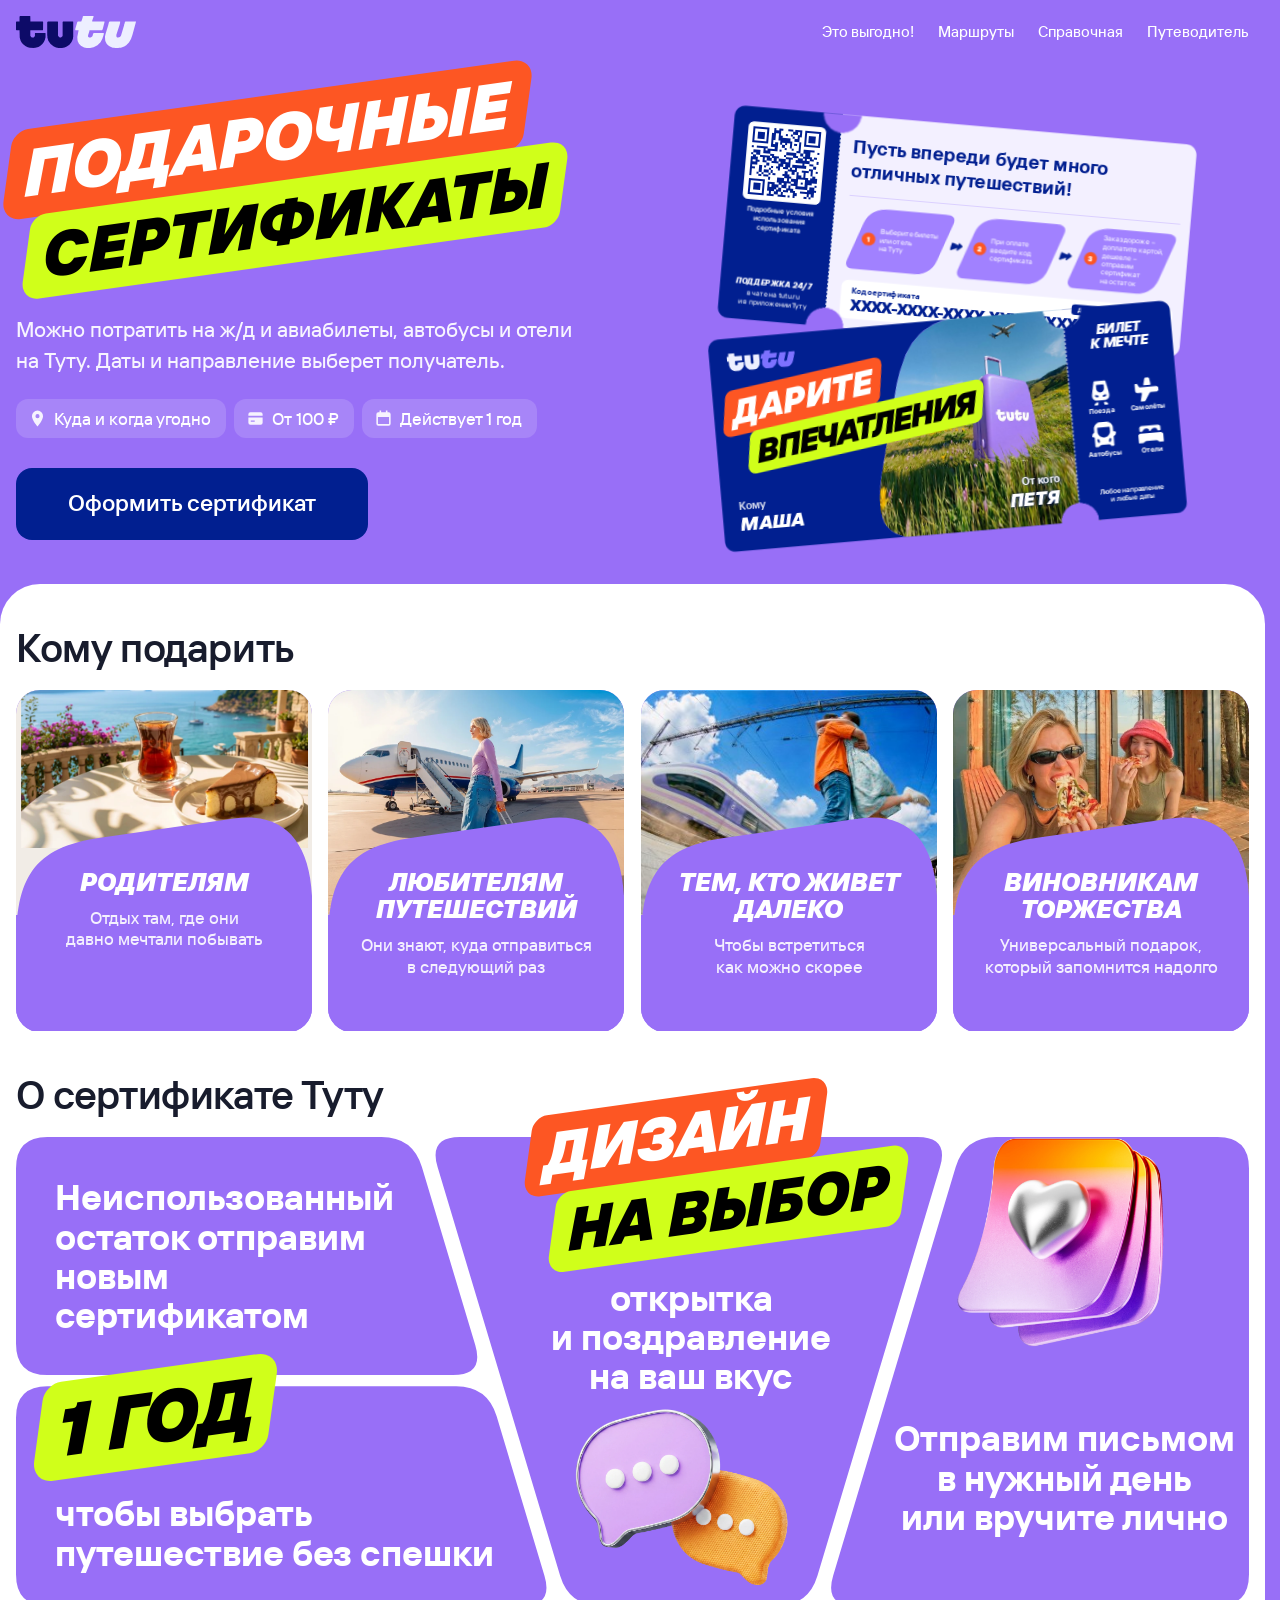
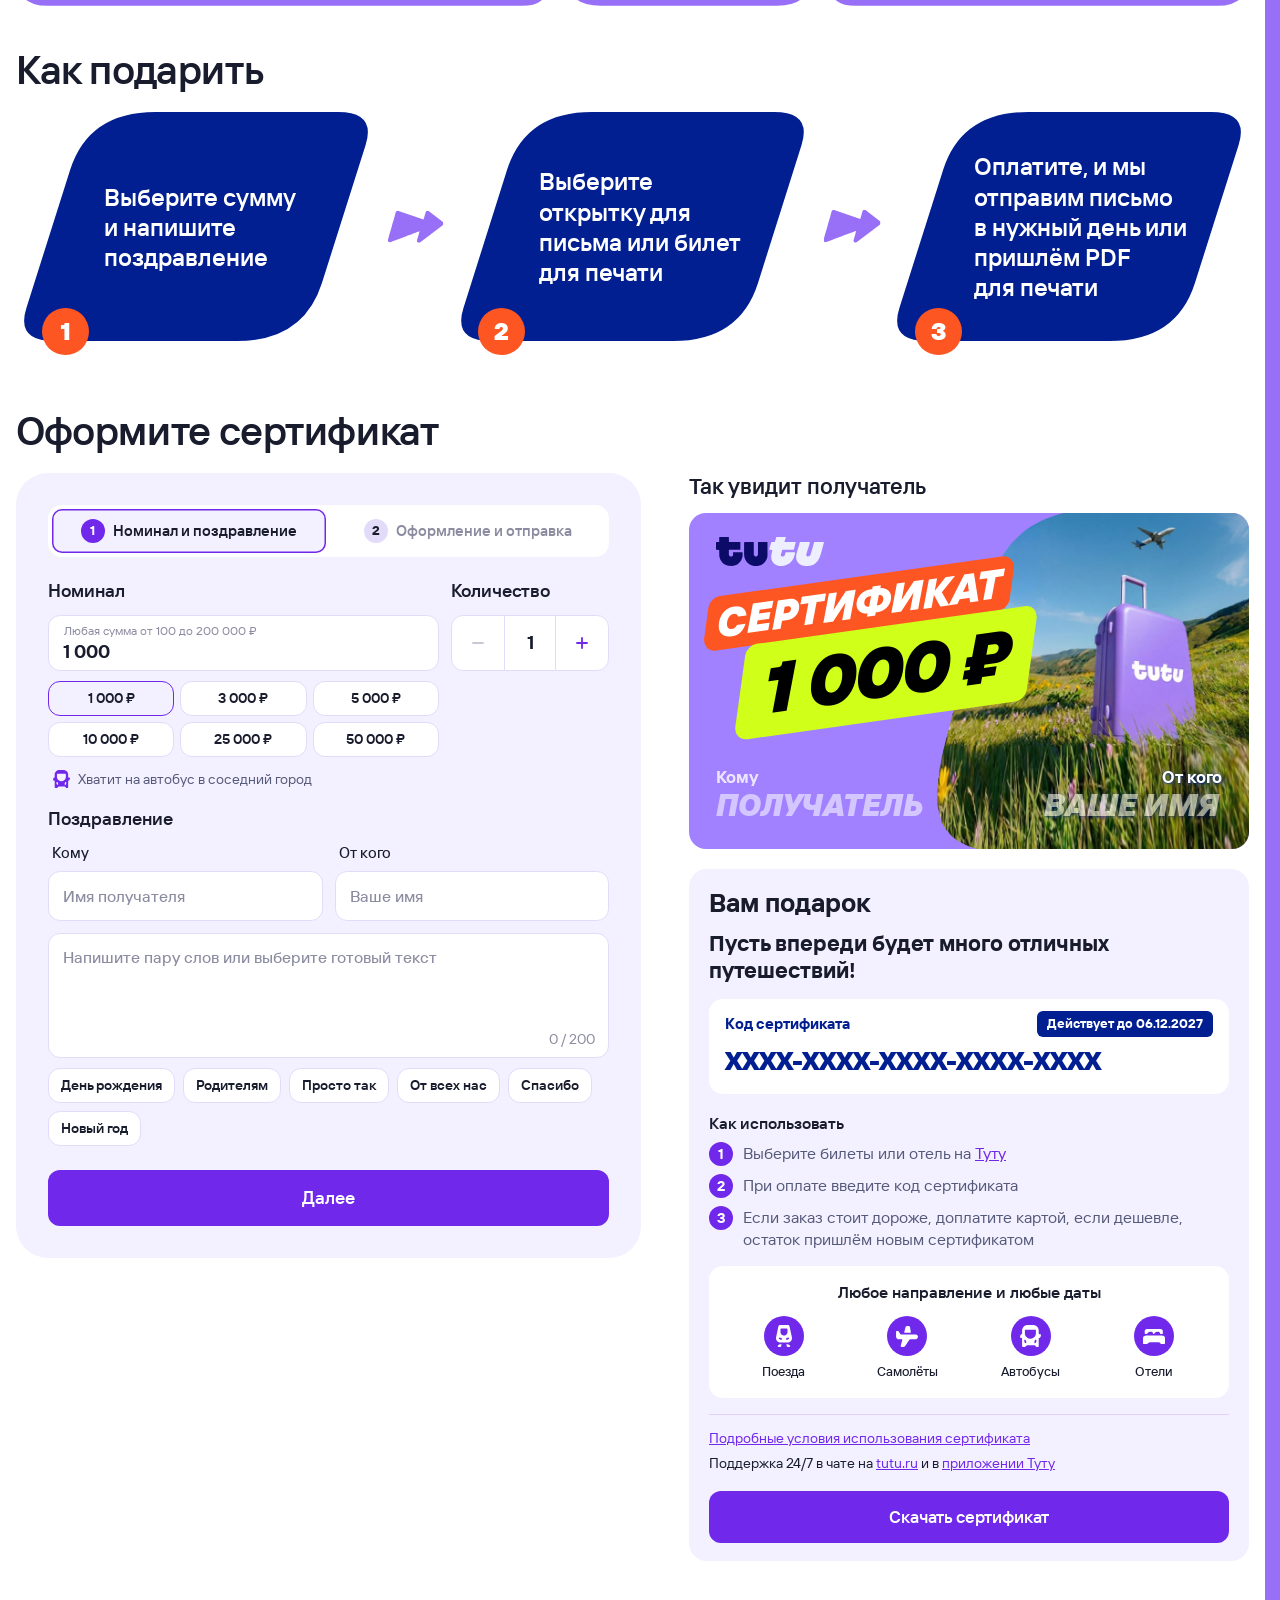
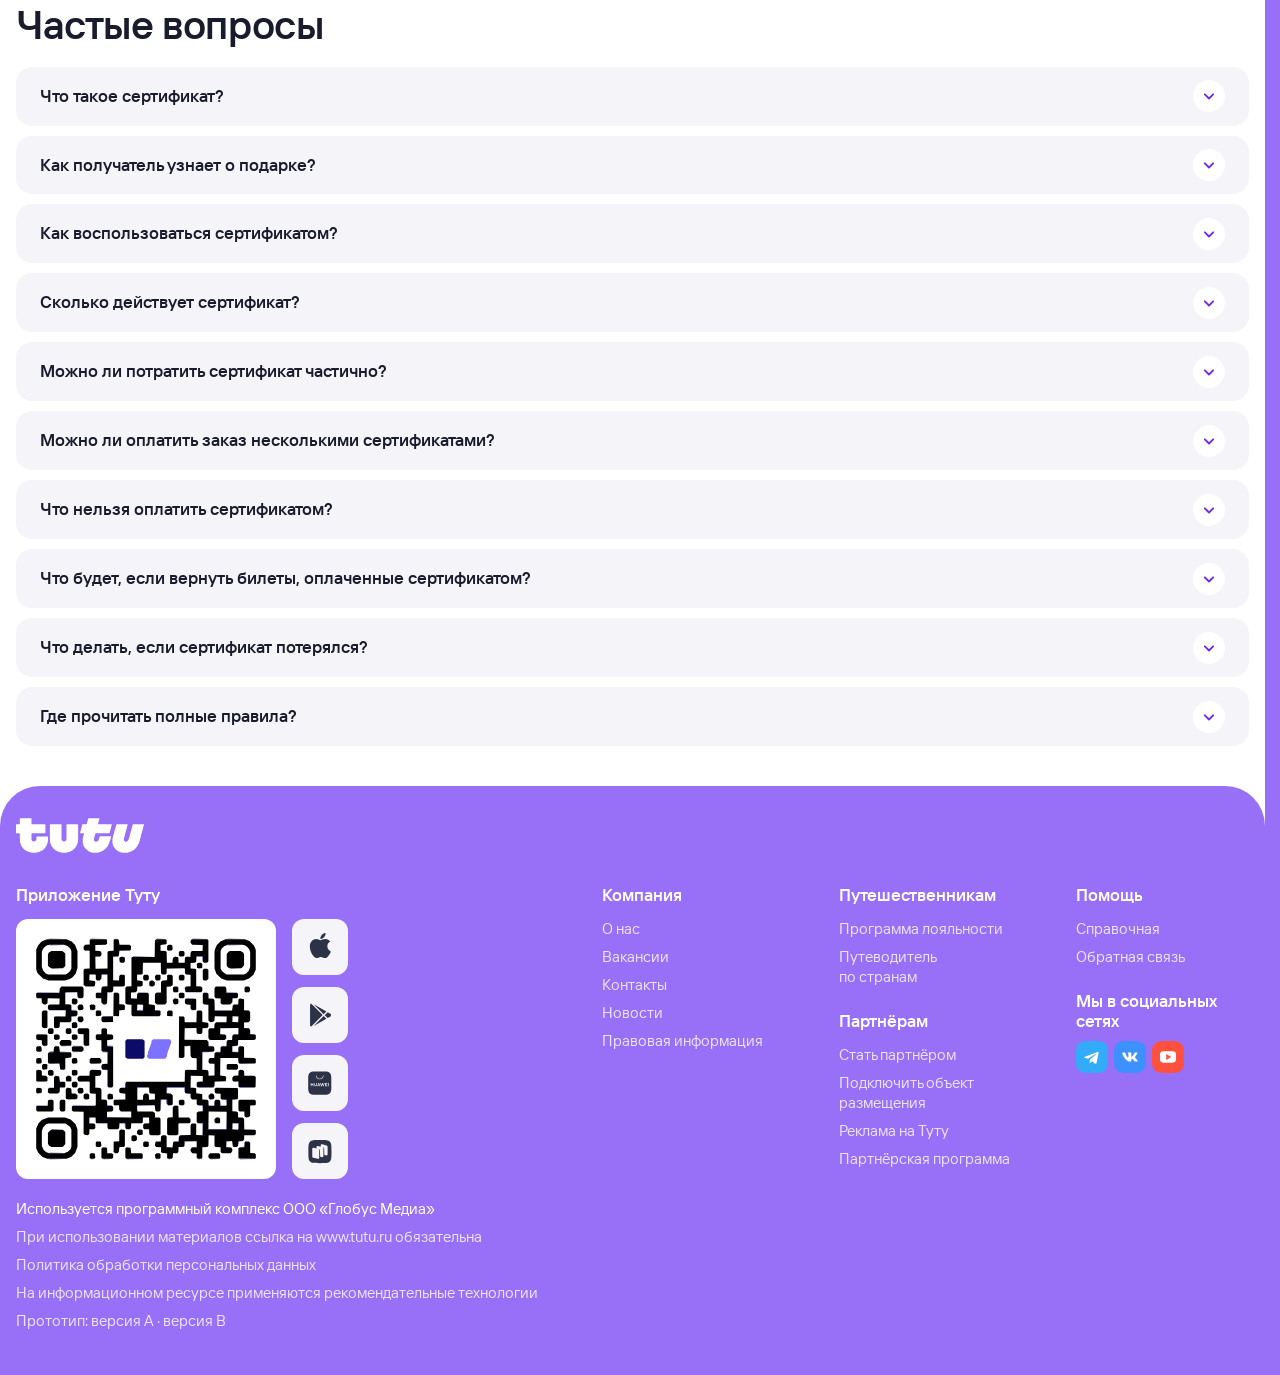
==== index.html @ a7195e0c "Стикер «Дизайн на выбор» чуть крупнее Co-Authored-By: Claude Opus 5.5 <noreply@anthropic.com>" ====
<!DOCTYPE html>
<html lang="ru">
<head>
<meta charset="utf-8">
<meta name="viewport" content="width=device-width, initial-scale=1">
<title>Подарочный сертификат Туту на поездку</title>
<meta name="description" content="Сертификат на ж/д и авиабилеты, автобусы и отели. Действует год, остаток не сгорает.">
<meta name="robots" content="noindex">
<!-- Тема: Samsung Internet и авто-тёмный режим Chrome не перекрашивают страницы, у которых заявлена своя тёмная тема.
     Поэтому заявляем «light dark», а цвета везде задаём светлые сами (site.css) -->
<meta name="color-scheme" content="light dark">
<meta name="theme-color" content="#986FF7">
<link rel="icon" type="image/png" href="assets/favicon.png">
<link rel="apple-touch-icon" href="assets/apple-touch-icon.png">
<link rel="stylesheet" href="site.css?v=20261126185632">
<link rel="stylesheet" href="ticket.css?v=20261126185632">
</head>
<body>

<header class="top">
  <div class="container top-inner">
    <a href="https://www.tutu.ru/" aria-label="Туту — главная страница"><img class="logo" src="assets/ticket/lg-on-violet.svg" alt="Туту"></a>
    <nav class="top-nav" id="topNav" aria-label="Разделы страницы">
      <a href="https://www.tutu.ru/juicy-offers/">Это выгодно!</a>
      <a href="https://provereno.tutu.ru/">Маршруты</a>
      <a href="https://www.tutu.ru/2read/">Справочная</a>
      <a href="https://www.tutu.ru/geo/">Путеводитель</a>
    </nav>
    <button type="button" class="menu-btn" id="menuBtn" aria-label="Меню" aria-expanded="false" aria-controls="topNav"><svg class="menu-lines" viewBox="0 0 24 24" aria-hidden="true"><path d="M4 7h16M4 12h16M4 17h16"/></svg><svg class="menu-close" viewBox="0 0 24 24" aria-hidden="true"><path d="M6 6l12 12M18 6 6 18"/></svg></button>
  </div>
</header>

<main>

<!-- Первый экран: что это и как работает. Справа сам билет, как его получит человек -->
<section class="hero">
  <div class="container hero-grid">
    <div>
      <h1 class="hero-title stk-group"><span class="stk stk-red">Подарочные</span><span class="stk stk-lime">сертификаты</span></h1>
      <p class="hero-sub">Можно потратить на&nbsp;ж/д и&nbsp;авиабилеты, автобусы и&nbsp;отели на&nbsp;Туту. Даты и&nbsp;направление выберет получатель.</p>
      <ul class="facts">
        <li><svg viewBox="0 0 24 24" aria-hidden="true"><path fill-rule="evenodd" d="M12 2a7 7 0 0 1 7 7c0 5.2-7 13-7 13S5 14.2 5 9a7 7 0 0 1 7-7Zm0 4.4a2.6 2.6 0 1 0 0 5.2 2.6 2.6 0 0 0 0-5.2Z"/></svg>Куда и&nbsp;когда угодно</li>
        <li><svg viewBox="0 0 24 24" aria-hidden="true"><path fill-rule="evenodd" d="M5.5 4h13A2.5 2.5 0 0 1 21 6.5v11a2.5 2.5 0 0 1-2.5 2.5h-13A2.5 2.5 0 0 1 3 17.5v-11A2.5 2.5 0 0 1 5.5 4ZM3 8.4v2.4h18V8.4H3Zm3 6.2v1.6h5v-1.6H6Z"/></svg>От&nbsp;100&nbsp;₽</li>
        <li><svg viewBox="0 0 24 24" aria-hidden="true"><path fill-rule="evenodd" d="M7 2h2v2h6V2h2v2h1.5A2.5 2.5 0 0 1 21 6.5v12a2.5 2.5 0 0 1-2.5 2.5h-13A2.5 2.5 0 0 1 3 18.5v-12A2.5 2.5 0 0 1 5.5 4H7V2ZM5 10v8.5c0 .3.2.5.5.5h13c.3 0 .5-.2.5-.5V10H5Z"/></svg>Действует 1&nbsp;год</li>
      </ul>
      <a class="btn btn-primary hero-cta" href="#buy">Оформить сертификат</a>
    </div>
    <div class="hero-art" aria-label="Подарочный сертификат Туту">
      <div class="hero-back tk-box" id="heroBack"></div>
      <div class="hero-front tk-box" id="heroFront"></div>
    </div>
  </div>
</section>

<!-- Кому подарить: плитки из CONFIG.giftCards, кому подойдёт такой подарок -->
<section class="section" id="who">
  <div class="container">
    <h2>Кому подарить</h2>
    <div class="gift-row" id="giftRow"></div>
  </div>
</section>

<!-- О сертификате Туту: плитки разной высоты со стикерами и 3D, текст продолжает стикер, без точек -->
<section class="section" id="perks">
  <div class="container">
    <h2>О&nbsp;сертификате Туту</h2>
    <!-- Компьютер: четыре сцепленные плитки как в «Тутуленде», у каждой один акцент, стикеры и 3D выходят за края -->
    <div class="pk">
      <svg class="pk-bg" viewBox="0 0 1336 508" aria-hidden="true"><path d="M0.0,34.0Q0.0,0.0 34.0,0.0L396.0,0.0Q430.0,0.0 439.8,32.6L497.6,225.4Q507.4,258.0 473.4,258.0L34.0,258.0Q0.0,258.0 0.0,224.0Z"/><path d="M0.0,304.0Q0.0,270.0 34.0,270.0L477.0,270.0Q511.0,270.0 520.8,302.6L572.6,475.4Q582.4,508.0 548.4,508.0L34.0,508.0Q0.0,508.0 0.0,474.0Z"/><path d="M456.8,32.6Q447.0,0.0 481.0,0.0L977.0,0.0Q1011.0,0.0 1001.2,32.6L868.4,475.4Q858.6,508.0 824.6,508.0L633.4,508.0Q599.4,508.0 589.6,475.4Z"/><path d="M1018.2,32.6Q1028.0,0.0 1062.0,0.0L1302.0,0.0Q1336.0,0.0 1336.0,34.0L1336.0,474.0Q1336.0,508.0 1302.0,508.0L909.6,508.0Q875.6,508.0 885.4,475.4Z"/></svg>
      <p class="pk-t pk-a">Неиспользованный остаток отправим новым сертификатом</p>
      <span class="stk-group pk-s pk-s-b"><span class="stk stk-lime">1&nbsp;год</span></span>
      <p class="pk-t pk-b">чтобы выбрать путешествие без&nbsp;спешки</p>
      <span class="stk-group pk-s pk-s-c"><span class="stk stk-red">Дизайн</span><span class="stk stk-lime">на&nbsp;выбор</span></span>
      <p class="pk-t pk-c">открытка и&nbsp;поздравление<br>на&nbsp;ваш вкус</p>
      <p class="pk-t pk-d">Отправим письмом в&nbsp;нужный день или вручите лично</p>
      <img class="pk-3d pk-3d-c pk-3d-msg" src="assets/art/bubbles.webp" alt="">
      <img class="pk-3d pk-3d-d" src="assets/art/cards-heart.webp" alt="">
    </div>
    <!-- Телефон: плитки стопкой, текст слева, стикер или 3D справа -->
    <ul class="pkm">
      <li class="pkm-i"><span class="stk-group"><span class="stk stk-red">Дизайн</span><span class="stk stk-lime">на&nbsp;выбор</span></span><p>открытка и&nbsp;поздравление на&nbsp;ваш вкус</p></li>
      <li class="pkm-i is-lime"><p>Отправим письмом в&nbsp;нужный день или вручите лично</p><img src="assets/art/cards-heart.webp" alt=""></li>
      <li class="pkm-i"><span class="stk-group pkm-year"><span class="stk stk-lime">1&nbsp;год</span></span><p>чтобы выбрать путешествие без&nbsp;спешки</p><img src="assets/art/calendar.webp" alt=""></li>
      <li class="pkm-i"><p>Неиспользованный остаток отправим новым сертификатом</p></li>
    </ul>
  </div>
</section>

<!-- Как подарить: шаги покупки, как в мастере -->
<section class="section" id="how">
  <div class="container">
    <h2>Как подарить</h2>
    <ol class="use-steps">
      <li class="use-step"><span class="use-num">1</span><h3>Выберите сумму и&nbsp;напишите поздравление</h3></li>
      <li class="use-step"><span class="use-num">2</span><h3>Выберите открытку для письма или билет для печати</h3></li>
      <li class="use-step"><span class="use-num">3</span><h3>Оплатите, и&nbsp;мы отправим письмо в&nbsp;нужный день или пришлём PDF для&nbsp;печати</h3></li>
    </ol>
  </div>
</section>

<!-- Форма оформления подарка -->
<section class="section buy" id="buy">
  <div class="container">
    <h2>Оформите сертификат</h2>

    <div class="builder">
      <!-- Телефон: сверху выбранная открытка или билет, весь предпросмотр открывается отдельным экраном -->
      <div class="pv-mini">
        <div class="tk-box pv-tk" id="pvMini"></div>
        <button type="button" class="pv-open" id="pvOpen"><svg viewBox="0 0 24 24" aria-hidden="true"><path d="M2.5 12s3.5-6.5 9.5-6.5 9.5 6.5 9.5 6.5-3.5 6.5-9.5 6.5S2.5 12 2.5 12Z" fill="none" stroke="currentColor" stroke-width="1.8" stroke-linejoin="round"/><circle cx="12" cy="12" r="3" fill="none" stroke="currentColor" stroke-width="1.8"/></svg>Как увидит получатель</button>
      </div>
      <form class="form form-a" id="form" novalidate>
        <!-- Два шага на этой же странице: переключаются кнопками сверху и «Далее» / «Назад» -->
        <div class="fsteps" role="tablist" aria-label="Шаги оформления">
          <button type="button" class="fstep" data-go="1" role="tab"><span>1</span>Номинал и&nbsp;поздравление</button>
          <button type="button" class="fstep" data-go="2" role="tab"><span>2</span>Оформление и&nbsp;отправка</button>
        </div>

        <div class="fpart" data-part="1">
        <fieldset class="field">
          <legend class="sr-only">Номинал</legend>
          <div class="nom-row">
            <span class="field-title nom-t" aria-hidden="true">Номинал</span>
            <span class="field-title qty-t" id="qtyLabel">Количество</span>
            <div class="float-field"><input class="float-input" id="amount" inputmode="numeric" autocomplete="off" placeholder=" " value="1 000"><label for="amount">Любая сумма от&nbsp;100 до&nbsp;200&nbsp;000&nbsp;₽</label></div>
            <div class="qty-seg" role="group" aria-labelledby="qtyLabel"><button type="button" id="qtyMinus" aria-label="Меньше"><svg viewBox="0 0 24 24" aria-hidden="true"><path d="M6 12h12" fill="none" stroke="currentColor" stroke-width="2.2" stroke-linecap="round"/></svg></button><input id="qty" inputmode="numeric" autocomplete="off" value="1" aria-label="Количество сертификатов"><button type="button" id="qtyPlus" aria-label="Больше"><svg viewBox="0 0 24 24" aria-hidden="true"><path d="M12 6v12M6 12h12" fill="none" stroke="currentColor" stroke-width="2.2" stroke-linecap="round"/></svg></button></div>
            <div class="chips" id="amountChips">
              <button type="button" class="chip" data-amount="1000">1&nbsp;000&nbsp;₽</button>
              <button type="button" class="chip" data-amount="3000">3&nbsp;000&nbsp;₽</button>
              <button type="button" class="chip" data-amount="5000">5&nbsp;000&nbsp;₽</button>
              <button type="button" class="chip" data-amount="10000">10&nbsp;000&nbsp;₽</button>
              <button type="button" class="chip" data-amount="25000">25&nbsp;000&nbsp;₽</button>
              <button type="button" class="chip" data-amount="50000">50&nbsp;000&nbsp;₽</button>
            </div>
            <p class="enough" id="amountEnough" aria-live="polite"></p>
          </div>
        </fieldset>

        <fieldset class="field">
          <legend class="field-title">Поздравление</legend>
          <div class="two">
            <div>
              <label class="label" for="toName">Кому</label>
              <input class="input" id="toName" maxlength="40" placeholder="Имя получателя" required>
              <p class="err" id="toNameErr" hidden></p>
            </div>
            <div>
              <label class="label" for="fromName">От кого</label>
              <input class="input" id="fromName" maxlength="80" placeholder="Ваше имя" required>
              <p class="err" id="fromNameErr" hidden></p>
            </div>
          </div>
          <div class="msg-box"><textarea class="input" id="message" maxlength="200" aria-label="Текст поздравления" placeholder="Напишите пару слов или выберите готовый текст"></textarea><div class="counter"><span id="msgCount">0</span> / 200</div></div>
          <div class="chips templates" id="templates"></div>
        </fieldset>
        <button type="button" class="btn btn-primary fnext" data-go="2">Далее</button>
        </div>

        <div class="fpart" data-part="2" hidden>
        <fieldset class="field">
          <legend class="field-title">Как подарить</legend>
          <div class="radio-cards">
            <label class="radio-card">
              <input type="radio" name="delivery" value="recipient" checked>
              <b>На&nbsp;почту получателю</b>
              <span id="recipientHint">Отправим сразу или в&nbsp;выбранный день</span>
            </label>
            <label class="radio-card">
              <input type="radio" name="delivery" value="self">
              <b>Вручу лично</b>
              <span id="selfHint">Пришлём вам PDF, чтобы распечатать</span>
            </label>
          </div>

          <!-- Вручу лично: в каком виде распечатать -->
          <div class="sub" id="formatBlock" hidden>
            <span class="label pick-label">Формат</span>
            <div class="seg" role="group" aria-label="Формат">
              <button type="button" data-format="a4">Односторонний</button>
              <button type="button" data-format="ticket">Двусторонний</button>
            </div>
            <p class="seg-hint" id="formatHint"></p>
          </div>

          <!-- Оформление: открытка для письма и листа А4, билет для печати с двух сторон -->
          <div class="pick sub" id="designField">
            <span class="label pick-label" id="designLabel">Открытка</span>
            <div class="designs" id="designs"></div>
            <div class="designs" id="tickets"></div>
          </div>

          <div class="sub" id="recipientBlock">
            <span class="label">Когда отправить</span>
            <div class="chips" id="whenChips">
              <button type="button" class="chip" data-when="now" aria-pressed="true">Сразу после оплаты</button>
              <button type="button" class="chip" data-when="date" aria-pressed="false">Выбрать день и&nbsp;время</button>
            </div>
            <div class="when-row" id="dateRow" hidden>
              <input type="hidden" id="sendDate">
              <input type="hidden" id="sendTime" value="09:00">
            </div>
            <div class="two sub">
              <div>
                <label class="label" for="toEmail">Почта получателя</label>
                <input class="input" id="toEmail" type="email" autocomplete="off" placeholder="name@mail.ru">
                <p class="err" id="toEmailErr" hidden></p>
              </div>
              <div>
                <label class="label" for="fromEmail">Ваша почта</label>
                <input class="input" id="fromEmail" type="email" autocomplete="email" placeholder="name@mail.ru">
                <p class="err" id="fromEmailErr" hidden></p>
              </div>
            </div>
          </div>

          <div class="sub" id="selfBlock" hidden>
            <label class="label" for="selfEmail">Ваша почта</label>
            <input class="input" id="selfEmail" type="email" autocomplete="email" placeholder="name@mail.ru">
            <p class="field-hint" id="selfEmailHint">Пришлём PDF с&nbsp;сертификатом и&nbsp;чек</p><p class="err" id="selfEmailErr" hidden></p>
          </div>
        </fieldset>

        <div class="pay">
          <div class="pay-row"><button type="button" class="btn fback" data-go="1" aria-label="Назад к поздравлению"><svg viewBox="0 0 24 24" aria-hidden="true"><path d="M19 12H5m6-6-6 6 6 6" fill="none" stroke="currentColor" stroke-width="2" stroke-linecap="round" stroke-linejoin="round"/></svg></button><button type="submit" class="btn btn-primary" id="payBtn">Оплатить</button></div>
          <p class="pay-note">Сертификат действует 12&nbsp;месяцев с&nbsp;момента отправки. Остаток не&nbsp;сгорает. <a href="https://www.tutu.ru/2read/legal_information/sertificat/">Правила</a></p>
        </div>
        </div>
      </form>

      <aside class="preview" aria-label="Предпросмотр сертификата">
        <div class="preview-head"><p class="preview-title">Так увидит получатель</p><button type="button" class="pv-close" id="pvClose" aria-label="Закрыть предпросмотр"><svg viewBox="0 0 24 24" aria-hidden="true"><path d="M6 6l12 12M18 6 6 18" fill="none" stroke="currentColor" stroke-width="2" stroke-linecap="round"/></svg></button></div>
        <!-- На почту: открытка и письмо -->
        <div id="emailPreview">
          <div class="tk-box pv-tk" id="pvFront"></div>
          <div class="letter">
            <p class="letter-title" id="letterTitle"></p>
            <p class="letter-msg" id="letterMsg"></p>
            <div class="letter-code"><div class="letter-code-l"><span>Код сертификата</span><span class="letter-till" id="certValid"></span></div><b>XXXX-XXXX-XXXX-XXXX-XXXX</b></div>
            <p class="letter-h">Как использовать</p>
            <ol class="letter-steps">
              <li>Выберите билеты или отель на&nbsp;<a href="https://www.tutu.ru/" target="_blank" rel="noopener">Туту</a></li>
              <li>При оплате введите код сертификата</li>
              <li>Если заказ стоит дороже, доплатите картой, если дешевле, остаток пришлём новым сертификатом</li>
            </ol>
            <div class="letter-any">
              <p>Любое направление и&nbsp;любые даты</p>
              <div class="letter-modes"><span class="letter-mode"><i><img src="assets/ticket/ic-train-w.svg" alt=""></i>Поезда</span><span class="letter-mode"><i><img src="assets/ticket/ic-plane-w.svg" alt=""></i>Самолёты</span><span class="letter-mode"><i><img src="assets/ticket/ic-bus-w.svg" alt=""></i>Автобусы</span><span class="letter-mode"><i><img src="assets/ticket/ic-bed-w.svg" alt=""></i>Отели</span></div>
            </div>
            <ul class="letter-info">
              <li><a href="index.html#faq" target="_blank" rel="noopener">Подробные условия использования сертификата</a></li>
              <li>Поддержка 24/7 в&nbsp;чате на&nbsp;<a href="https://www.tutu.ru/" target="_blank" rel="noopener">tutu.ru</a> и&nbsp;в&nbsp;<a href="https://c.tutu.ru/mobileapp" target="_blank" rel="noopener">приложении Туту</a></li>
            </ul>
            <span class="btn btn-primary letter-pdf" aria-disabled="true">Скачать сертификат</span>
          </div>
        </div>
        <!-- Вручу лично: PDF с билетом для печати с двух сторон -->
        <div id="ticketPreview" hidden>
          <span class="pv-side">Лицевая сторона</span>
          <div class="tk-box pv-tk" id="pvPrintFront"></div>
          <span class="pv-side">Оборот</span>
          <div class="tk-box pv-tk" id="pvPrintBack"></div>
        </div>
        <!-- Вручу лично, лист А4: тот же лист, что уходит в PDF -->
        <div id="a4Preview" hidden>
          <iframe class="pv-a4" id="pvA4" scrolling="no" title="Лист А4 для печати" loading="lazy"></iframe>
        </div>
      </aside>
    </div>
  </div>
</section>

<section class="section" id="faq">
  <div class="container">
    <h2>Частые вопросы</h2>
    <div class="faq-list">
      <details>
        <summary>Что такое сертификат?</summary>
        <p>Это подарочная сумма от&nbsp;100 до&nbsp;200&nbsp;000&nbsp;₽, которую можно потратить на&nbsp;Туту: на&nbsp;ж/д и&nbsp;авиабилеты, автобусы и&nbsp;отели. Куда и&nbsp;когда поехать, выберет получатель.</p>
      </details>
      <details>
        <summary>Как получатель узнает о&nbsp;подарке?</summary>
        <p>Если вы выбрали отправку на&nbsp;почту, получатель получит письмо сразу после оплаты или в&nbsp;выбранный день. В&nbsp;письме будут открытка, поздравление, код сертификата и&nbsp;срок действия. Если вы&nbsp;решили вручить подарок лично, PDF для печати придёт вам на&nbsp;почту.</p>
      </details>
      <details>
        <summary>Как воспользоваться сертификатом?</summary>
        <p>Выберите билеты или отель на&nbsp;сайте или в&nbsp;приложении Туту. При оплате введите код сертификата в&nbsp;специальное поле и&nbsp;проверьте, что сумма заказа уменьшилась. Если заказ дороже, разницу доплатите картой.</p>
      </details>
      <details>
        <summary>Сколько действует сертификат?</summary>
        <p>12&nbsp;месяцев. Дата окончания указана в&nbsp;письме и&nbsp;на&nbsp;сертификате.</p>
      </details>
      <details>
        <summary>Можно ли потратить сертификат частично?</summary>
        <p>Да. Если заказ стоит меньше сертификата, разница придёт новым сертификатом на&nbsp;почту, которую вы указали при оплате заказа. Новый сертификат тоже действует 12&nbsp;месяцев.</p>
      </details>
      <details>
        <summary>Можно ли оплатить заказ несколькими сертификатами?</summary>
        <p>Нет. Один заказ оплачивается одним сертификатом, разницу можно доплатить картой.</p>
      </details>
      <details>
        <summary>Что нельзя оплатить сертификатом?</summary>
        <p>Дополнительные услуги к&nbsp;билетам, например страховку. Исключение&nbsp;— багаж, оформленный вместе с&nbsp;билетом на&nbsp;автобус. Ещё нельзя одним сертификатом оплатить билеты туда и&nbsp;обратно на&nbsp;поезд или автобус: каждое направление оформляется отдельным заказом со&nbsp;своим сертификатом. Не&nbsp;получится оплатить и&nbsp;предзаказ ж/д билетов, авиабилет на&nbsp;ребёнка в&nbsp;уже оформленном заказе, отели с&nbsp;оплатой на&nbsp;месте, с&nbsp;вариантом «Оплатить позже» или с&nbsp;пометкой «От&nbsp;партнёра».</p>
      </details>
      <details>
        <summary>Что будет, если вернуть билеты, оплаченные сертификатом?</summary>
        <p>Придёт новый сертификат на&nbsp;ту&nbsp;же сумму за&nbsp;вычетом сборов. Он&nbsp;будет привязан к&nbsp;почте, указанной в&nbsp;заказе, и&nbsp;тоже действует 12&nbsp;месяцев.</p>
      </details>
      <details>
        <summary>Что делать, если сертификат потерялся?</summary>
        <p>Сертификат не&nbsp;именной, поэтому его нельзя заблокировать или выпустить заново. Сохраните письмо и&nbsp;не&nbsp;пересылайте код посторонним. Если письмо не&nbsp;пришло, напишите в&nbsp;чат поддержки на&nbsp;tutu.ru или в&nbsp;приложении Туту либо позвоните по&nbsp;номеру <a href="tel:+78005115563">8&nbsp;800&nbsp;511-55-63</a>. Поддержка работает круглосуточно.</p>
      </details>
      <details>
        <summary>Где прочитать полные правила?</summary>
        <p>В&nbsp;<a href="https://www.tutu.ru/2read/legal_information/sertificat/">правилах приобретения и&nbsp;использования сертификатов</a>.</p>
      </details>
    </div>
  </div>
</section>

</main>

<footer class="footer">
  <div class="container">
    <img class="footer-logo" src="assets/footer/logo-tutu-white.svg" alt="Туту">
    <!-- Подвал как на tutu.ru: разделы и ссылки с главной tutu.ru, вёрстка и картинки с индийского лендинга -->
    <div class="footer-grid">
      <div class="footer-app-col">
        <h4 class="footer-app-title">Приложение Туту</h4>
        <div class="footer-app-body">
          <div class="qr"><img src="assets/footer/qr-new.svg" alt="QR-код для скачивания приложения Туту"></div>
          <div class="stores">
            <a href="https://apps.apple.com/ru/app/жд-билеты-отели-авиабилеты/id1296791829" rel="noreferrer nofollow noopener" aria-label="App Store"><img src="assets/footer/store-apple.svg?v=2" alt="App Store"></a>
            <a href="https://play.google.com/store/apps/details?id=ru.tutu.tutu_emp" rel="noreferrer nofollow noopener" aria-label="Google Play"><img src="assets/footer/store-google.svg?v=2" alt="Google Play"></a>
            <a href="https://appgallery.huawei.com/#/app/C100925545" rel="noreferrer nofollow noopener" aria-label="Huawei AppGallery"><img src="assets/footer/store-huawei.svg?v=2" alt="Huawei AppGallery"></a>
            <a href="https://www.rustore.ru/catalog/app/ru.tutu.tutu_emp" rel="noreferrer nofollow noopener" aria-label="RuStore"><img src="assets/footer/store-rustore.svg?v=2" alt="RuStore"></a>
          </div>
        </div>
      </div>
      <div class="footer-col">
        <h4>Компания</h4>
        <a href="https://c.tutu.ru/">О&nbsp;нас</a>
        <a href="https://company.tutu.ru/vacancy/">Вакансии</a>
        <a href="https://c.tutu.ru/#company-contacts">Контакты</a>
        <a href="https://www.tutu.ru/news_own/">Новости</a>
        <a href="https://www.tutu.ru/2read/legal_information/">Правовая информация</a>
      </div>
      <div class="footer-col">
        <h4>Путешественникам</h4>
        <a href="https://bonus.tutu.ru/">Программа лояльности</a>
        <a href="https://www.tutu.ru/geo/">Путеводитель по&nbsp;странам</a>
        <h4 class="footer-h4-extra">Партнёрам</h4>
        <a href="https://c.tutu.ru/partners/">Стать партнёром</a>
        <a href="https://partner.tutu.ru/hotels">Подключить объект размещения</a>
        <a href="https://www.tutu.ru/2read/advert/advert/">Реклама на&nbsp;Туту</a>
        <a href="https://advcake.ru/lp/tutu/">Партнёрская программа</a>
      </div>
      <div class="footer-col">
        <h4>Помощь</h4>
        <a href="https://www.tutu.ru/2read/">Справочная</a>
        <a href="https://www.tutu.ru/feedback.php">Обратная связь</a>
        <h4 class="footer-h4-extra">Мы в&nbsp;социальных сетях</h4>
        <div class="socials">
          <a href="https://t.me/tutu_travel" rel="noreferrer nofollow noopener" aria-label="Туту в Telegram"><img class="social" src="assets/footer/social-telegram.svg" alt="Telegram"></a>
          <a href="https://vk.com/tu_tu_ru" rel="noreferrer nofollow noopener" aria-label="Туту во ВКонтакте"><img class="social" src="assets/footer/social-vk.svg" alt="ВКонтакте"></a>
          <a href="https://youtube.com/@tutu_ru" rel="noreferrer nofollow noopener" aria-label="Туту в YouTube"><img class="social" src="assets/footer/social-youtube.svg" alt="YouTube"></a>
        </div>
      </div>

      <!-- Строки под QR как на tutu.ru: одного размера, каждая с новой строки -->
      <div class="footer-legal">
        <p>Используется программный комплекс <a href="https://tutu.tech/">ООО «Глобус Медиа»</a></p>
        <p>При использовании материалов ссылка на&nbsp;<a href="https://www.tutu.ru/">www.tutu.ru</a> обязательна</p>
        <p><a href="https://www.tutu.ru/2read/legal_information/legal_personal/">Политика обработки персональных данных</a></p>
        <p>На&nbsp;информационном ресурсе <a href="https://www.tutu.ru/2read/legal_information/legal_recsys_tutu/">применяются рекомендательные технологии</a></p>
        <p>Прототип: <a href="index.html">версия A</a> · <a href="index-b.html">версия B</a></p>
      </div>
    </div>
  </div>
</footer>

<dialog id="protoDialog">
  <h3 id="protoTitle">Это прототип</h3>
  <div id="protoBody"></div>
  <form method="dialog"><button class="btn btn-primary">Понятно</button></form>
</dialog>

<script src="ticket.js?v=20261126185632"></script>
<script src="shared.js?v=20261126185632"></script>
<script src="landing.js?v=20261126185632"></script>
<script>
// Версия A: форма на этой же странице
// qty — сколько одинаковых сертификатов; format — как распечатать при «Вручу лично»: односторонний лист А4 (по умолчанию) или двусторонний билет
const state = { step: 1, amount: CONFIG.defaultAmount, qty: 1, design: CONFIG.defaultDesign, ticket: CONFIG.defaultTicket, delivery: 'recipient', format: 'a4', when: 'now' };

// Несколько сертификатов приходят покупателю одним PDF, поэтому письмо получателю тогда недоступно.
// Когда количество вернулось к одному, возвращаем способ, который был выбран до этого
let deliveryBeforeMany = null;
const setDelivery = (v) => { state.delivery = v; document.querySelector(`input[name="delivery"][value="${v}"]`).checked = true; };
initQty((n) => {
  state.qty = n;
  if (n > 1 && state.delivery === 'recipient') { deliveryBeforeMany = 'recipient'; setDelivery('self'); }
  if (n === 1 && deliveryBeforeMany) { setDelivery(deliveryBeforeMany); deliveryBeforeMany = null; }
  render();
});
document.querySelectorAll('[data-format]').forEach((b) =>
  b.addEventListener('click', () => { state.format = b.dataset.format; render(); })
);

// Открытка для письма и оформление билета для печати
buildPicker('designs', CONFIG.designs, 'card', (id) => { state.design = id; render(); });
buildPicker('tickets', CONFIG.tickets, 'front', (id) => { state.ticket = id; render(); });

// Шаблоны поздравлений
// Готовые поздравления: свой текст не теряется, кнопка «Мой текст» его возвращает
const syncTemplates = initTemplates(render);

// Сумма
const parseAmount = (v) => parseInt(String(v).replace(/\D/g, ''), 10) || 0;
function setAmount(n, fromInput) {
  state.amount = n;
  if (!fromInput) $('amount').value = n ? n.toLocaleString('ru-RU') : '';
  render();
}
document.querySelectorAll('#amountChips .chip').forEach((c) =>
  c.addEventListener('click', () => setAmount(+c.dataset.amount))
);
$('amount').addEventListener('input', (e) => {
  state.amountErr = false;
  const n = parseAmount(e.target.value);
  e.target.value = n ? n.toLocaleString('ru-RU') : '';
  setAmount(n, true);
});

// Отправка
document.querySelectorAll('input[name="delivery"]').forEach((r) =>
  r.addEventListener('change', () => { state.delivery = r.value; render(); })
);
document.querySelectorAll('#whenChips .chip').forEach((c) =>
  c.addEventListener('click', () => { state.when = c.dataset.when; render(); })
);
const today = new Date();
const iso = (d) => new Date(d.getTime() - d.getTimezoneOffset() * 60000).toISOString().slice(0, 10);
$('sendDate').min = iso(today);
$('sendDate').value = iso(today);
initWhen();

['toName', 'fromName', 'message', 'sendDate', 'sendTime'].forEach((id) => $(id).addEventListener('input', render));

const amountValid = () => state.amount >= CONFIG.minAmount && state.amount <= CONFIG.maxAmount;

function render() {
  syncTemplates();
  // Шаги формы
  document.querySelectorAll('.fpart').forEach((p) => { p.hidden = +p.dataset.part !== state.step; });
  document.querySelectorAll('.fstep').forEach((b) => { b.setAttribute('aria-selected', +b.dataset.go === state.step); });
  const d = findDesign(state.design);
  const t = findTicket(state.ticket);
  const amountOk = amountValid();
  const toRecipient = state.delivery === 'recipient';

  document.querySelectorAll('#amountChips .chip').forEach((c) => c.setAttribute('aria-pressed', +c.dataset.amount === state.amount));
  document.querySelectorAll('#whenChips .chip').forEach((c) => c.setAttribute('aria-pressed', c.dataset.when === state.when));

  // Сумма
  // Пустая сумма подсвечивается красным только после попытки идти дальше
  $('amount').classList.toggle('is-invalid', !amountOk && (state.amount > 0 || state.amountErr));
  // Сумма вне диапазона: подпись в поле красная. Под суммами пример, на что хватит
  fillEnough(amountOk ? state.amount : 0);
  // На кнопке сумма за все сертификаты
  $('payBtn').textContent = payText(state.qty, state.amount, amountOk);
  fitButton($('payBtn'));
  const amountText = amountOk ? fmt(state.amount) : '— ₽';
  syncPicker('designs', d.id, amountText);
  syncPicker('tickets', t.id, amountText);

  // Количество
  syncQty(state.qty);
  const many = state.qty > 1;

  // Отправка. Несколько сертификатов приходят покупателю одним файлом, письмо получателю тогда недоступно
  const recipientRadio = document.querySelector('input[name="delivery"][value="recipient"]');
  recipientRadio.disabled = many;
  $('recipientHint').textContent = many ? 'Только для одного сертификата' : 'Отправим сразу или в выбранный день';
  $('selfHint').textContent = many ? `Пришлём ${certs(state.qty)} одним PDF` : 'Пришлём вам PDF, чтобы распечатать';
  $('selfEmailHint').textContent = many ? `Пришлём чек и ${certs(state.qty)} одним PDF` : 'Пришлём PDF с сертификатом и чек';

  // Вручу лично: билет с двух сторон или лист А4. Для письма и листа А4 выбираем открытку, для билета — билет
  const a4 = !toRecipient && state.format === 'a4';
  const ticket = !toRecipient && !a4;
  document.querySelectorAll('[data-format]').forEach((b) => b.setAttribute('aria-pressed', b.dataset.format === state.format));
  $('formatHint').textContent = a4 ? 'Можно просто распечатать или отправить в мессенджере' : 'Распечатайте с двух сторон листа и вырежьте по контуру';
  $('formatBlock').hidden = toRecipient;
  $('designs').parentElement.hidden = ticket;
  $('tickets').parentElement.hidden = !ticket;
  $('recipientBlock').hidden = !toRecipient;
  $('selfBlock').hidden = toRecipient;
  $('dateRow').hidden = state.when !== 'date';

  // Срок считаем от отправки: при отложенной отправке получатель не теряет месяцы
  const toName = $('toName').value.trim();
  const fromName = $('fromName').value.trim();
  const msg = $('message').value.trim();
  const delayed = toRecipient && state.when === 'date' && $('sendDate').value;
  const until = delayed ? new Date($('sendDate').value + 'T00:00') : new Date(today);
  until.setMonth(until.getMonth() + CONFIG.validityMonths);
  // Имя не склоняем: «для Ани» автоматически не собрать, поэтому пишем как ввели
  const fields = { amount: amountText, to: toName, from: fromName, msg, till: untilText(until) };

  // Предпросмотр: на почту — открытка и письмо, билет — обе стороны, лист А4 — сам лист
  $('emailPreview').hidden = !toRecipient;
  $('ticketPreview').hidden = !ticket;
  $('a4Preview').hidden = !a4;
  if (toRecipient) {
    // На открытке для письма «Кому» и «От кого», как на билете для печати
    tkMount($('pvFront'), 'card', d); tkFill($('pvFront'), fields);
  } else if (ticket) {
    tkMount($('pvPrintFront'), 'front', t); tkFill($('pvPrintFront'), fields);
    tkMount($('pvPrintBack'), 'back', t); tkFill($('pvPrintBack'), fields);
  } else {
    showA4($('pvA4'), { amountNum: amountOk ? state.amount : 0, to: toName, from: fromName, msg }, d.id);
  }

  // Телефон: над формой выбранная открытка, а для билета его лицевая сторона
  tkMount($('pvMini'), ticket ? 'front' : 'card', ticket ? t : d); tkFill($('pvMini'), fields);

  // Письмо
  $('msgCount').textContent = $('message').value.length;
  growMessage();
  fillLetter({ amountText, amountNum: amountOk ? state.amount : 0, to: toName, from: fromName, msg, design: d.id, till: untilText(until) });
}

// Когда уйдёт письмо: для итога заказа
function whenText() {
  return state.when === 'now' ? 'сразу после оплаты'
    : new Date($('sendDate').value + 'T00:00').toLocaleDateString('ru-RU', { day: 'numeric', month: 'long' }) + ' в ' + ($('sendTime').value || '09:00');
}

// Оплата: в прототипе только показываем, что ушло бы в заказ
const emailOk = (v) => /^[^\s@]+@[^\s@]+\.[^\s@]+$/.test(v.trim());
function checkEmail(id) {
  const ok = emailOk($(id).value);
  // Без подписи под полем: неверное поле просто подсвечивается красным
  $(id).classList.toggle('is-invalid', !ok);
  return ok;
}
// «Кому» и «От кого» обязательны: без них открытка и билет выходят безымянными
function checkName(id) {
  const ok = $(id).value.trim().length > 0;
  $(id).classList.toggle('is-invalid', !ok);
  return ok;
}

// Первый шаг заполнен: номинал в диапазоне и оба имени
function stepOneOk() {
  // Ошибки только подсвечиваются красным, курсор никуда не переставляем
  const amountOk = amountValid();
  if (!amountOk) state.amountErr = true;
  const namesOk = [checkName('toName'), checkName('fromName')].every(Boolean);
  if (!amountOk || !namesOk) { goStep(1); render(); return false; }
  return true;
}
// Переход между шагами. Если верх формы ушёл за экран, возвращаем его, чтобы шаг начинался с начала
// Между шагами можно ходить свободно, проверка только при оплате
function goStep(n) {
  if (n === state.step) return;
  state.step = n;
  render();
  fitButton($('payBtn'));
  const top = $('form').getBoundingClientRect().top;
  if (top < 0) $('form').scrollIntoView({ block: 'start' });
}
document.querySelectorAll('[data-go]').forEach((b) => b.addEventListener('click', () => goStep(+b.dataset.go)));

$('form').addEventListener('submit', (e) => {
  e.preventDefault();
  if (!stepOneOk()) return;
  const emails = state.delivery === 'recipient'
    ? [checkEmail('toEmail'), checkEmail('fromEmail')].every(Boolean)
    : checkEmail('selfEmail');
  // Сначала проверяется первый шаг (выше), потом второй: при ошибке на втором открываем его
  if (!emails) { goStep(2); return; }


  const toRecipient = state.delivery === 'recipient';
  const a4 = !toRecipient && state.format === 'a4';
  showProto('Здесь будет оплата', [
    state.qty > 1 ? `${certs(state.qty)} по ${fmt(state.amount)}, итого ${fmt(state.qty * state.amount)}` : 'Номинал: ' + fmt(state.amount),
    toRecipient ? 'Открытка: ' + findDesign(state.design).name
      : a4 ? 'Односторонний, открытка: ' + findDesign(state.design).name
      : 'Двусторонний билет: ' + findTicket(state.ticket).name,
    toRecipient ? 'Отправка получателю: ' + whenText() : state.qty > 1 ? 'Все сертификаты одним PDF на почту покупателю' : 'PDF на почту покупателю',
  ]);
});

// Как только поле поправили, красная подсветка уходит
['toName', 'fromName', 'toEmail', 'fromEmail', 'selfEmail'].forEach((id) => $(id).addEventListener('input', () => $(id).classList.remove('is-invalid')));

render();
addEventListener('resize', () => fitButton($('payBtn')));
</script>
</body>
</html>
---- site.css ----
/* Стили обеих версий: index.html (A), index-b.html и buy.html (B). Билет — в ticket.css */
@font-face{font-family:'Tutu Sans';src:url('fonts/tutu_sans_regular.woff2') format('woff2');font-weight:400;font-style:normal;font-display:swap}
@font-face{font-family:'Tutu Sans';src:url('fonts/tutu_sans_medium.woff2') format('woff2');font-weight:500;font-style:normal;font-display:swap}
@font-face{font-family:'Tutu Sans';src:url('fonts/tutu_sans_demibold.woff2') format('woff2');font-weight:600;font-style:normal;font-display:swap}
@font-face{font-family:'Tutu Sans';src:url('fonts/tutu_sans_bold.woff2') format('woff2');font-weight:700;font-style:normal;font-display:swap}
/* ExtraBold и Black лежали в fonts, но не были подключены: браузер рисовал их из Bold и наклонял сам, буквы слипались */
@font-face{font-family:'Tutu Sans';src:url('fonts/tutu_sans_extrabold.woff2') format('woff2');font-weight:800;font-style:normal;font-display:swap}
@font-face{font-family:'Tutu Sans';src:url('fonts/tutu_sans_black.woff2') format('woff2');font-weight:900;font-style:normal;font-display:swap}
@font-face{font-family:'Tutu Sans';src:url('fonts/tutu_sans_black_italic.woff2') format('woff2');font-weight:900;font-style:italic;font-display:swap}

:root{
  /* Тема заявлена «light dark» (см. мету в страницах), чтобы Samsung Internet и Chrome не перекрашивали страницу сами.
     Тёмных цветов у нас нет: фон, текст и поля заданы явно, а поля и окна рисуются в светлой теме браузера */
  color-scheme:light dark;
  /* Палитра сертификата для печати («Правила сборки подарочного сертификата Туту») */
  /* Лавандовый фон шапки и подвала — как на tutu.ru (#986FF7). Палитра самих сертификатов в ticket.js своя */
  --berry:#986FF7;
  --blueberry:#011F90;
  --aubergine:#5F17C5;
  --strawberry:#FD5623;
  --lime:#D0FF1A;
  --lavender:#D6C8FF;
  --bg-brand:#F3F0FF;
  /* Кнопки и выбор — как на индийском лендинге */
  --action:#7028EB;
  --action-hover:#5F17C5;

  /* Цвета текста, стрелок и фонов вопросов — как на индийском лендинге (tutu-system.css). Синий Blueberry остаётся только в билете и открытках */
  --ink:#181C2D;
  --text:#555A7A;
  --muted:#8C8CA1;
  --deep-blue:#0D0B68;
  --surface-neutral:#F5F5F9;
  --surface-neutral-2:#F0F0F7;
  --line:#E2DCFA;
  --white:#fff;

  --shadow-md:0 10px 30px rgba(1,31,144,.12);
  --shadow-tk:0 18px 40px rgba(1,31,144,.28);

  --r-card:16px;
  --r-panel:32px;
  --r-btn:12px;
  /* Контент 1336px, как на tutu.ru: при экране 1440 поля по 52px */
  --maxw:1368px;

  --font:'Tutu Sans',-apple-system,BlinkMacSystemFont,'Segoe UI',Roboto,Helvetica,Arial,sans-serif;
}

*,*::before,*::after{box-sizing:border-box}
/* Без синей подсветки при нажатии на телефоне */
*{-webkit-tap-highlight-color:transparent}
:focus:not(:focus-visible){outline:none}
::placeholder{color:#8C8CA1;opacity:1}
/* Фон за краями страницы, когда её тянут пальцем дальше края: сверху шапка и снизу подвал фиолетовые */
html{background:var(--berry)}
html{scroll-behavior:smooth;scroll-padding-top:16px;scrollbar-gutter:stable}
body{margin:0;font-family:var(--font);color:var(--text);background:var(--white);font-size:16px;line-height:1.5;-webkit-font-smoothing:antialiased}
img{max-width:100%;display:block}
a{color:inherit}
h1,h2,h3{color:var(--ink);margin:0;line-height:1.15}
/* Заголовки блоков как на tutu.ru: полужирные, с заглавной буквы, без курсива и капса */
h2{font-size:clamp(28px,3.2vw,40px);font-weight:600;letter-spacing:-.01em;margin-bottom:28px}
h3{font-size:20px;font-weight:600}
p{margin:0}
button,input,textarea{font:inherit;color:inherit}
[hidden]{display:none!important}
.container{width:100%;max-width:var(--maxw);margin:0 auto;padding:0 16px}
/* Отступ между блоками везде одинаковый */
.section{padding:56px 0 0}
main > section:last-child{padding-bottom:56px}

.btn{display:inline-flex;align-items:center;justify-content:center;gap:8px;min-height:52px;padding:0 28px;border-radius:var(--r-btn);border:0;font-weight:600;font-size:17px;text-decoration:none;cursor:pointer;transition:transform .15s,background .15s}
.btn:active{transform:translateY(1px)}
.btn-primary{background:var(--action);color:var(--white)}
@media (hover:hover) and (pointer:fine){.btn-primary:hover{background:var(--action-hover)}}
.btn-lime{background:var(--lime);color:#000}
@media (hover:hover) and (pointer:fine){.btn-lime:hover{background:#C2F000}}

/* Стикеры, как «СЕРТИФИКАТ» и сумма на билете: верх и низ поднимаются вправо на 8°, бока наклонены на 8° */
.stk-group{display:flex;flex-direction:column;align-items:flex-start;transform:skewY(-8deg);transform-origin:0 0}
.stk{position:relative;z-index:0;display:inline-block;font-weight:900;font-style:italic;text-transform:uppercase;line-height:1;white-space:nowrap;padding:.14em .26em .18em}
.stk::before{content:"";position:absolute;inset:0;z-index:-1;border-radius:.22em .3em .22em .3em;transform:skewX(-8deg)}
.stk-red{color:var(--white)}
.stk-red::before{background:var(--strawberry)}
.stk-lime{color:#000}
.stk-lime::before{background:var(--lime)}
/* Верхний стикер левее, нижний сдвинут вправо и прижат к нему */
.stk + .stk{margin:-.02em 0 0 .4em}
/* В заголовке первого экрана сдвиг поменьше */
.hero-title .stk + .stk{margin-left:.3em}

/* Шапка */
.top{background:var(--berry)}
.top-inner{display:flex;align-items:center;gap:24px;padding-block:16px}
.logo{height:32px;width:auto;flex:none}
.top-nav{display:flex;gap:24px;margin-left:auto}
.top-nav a{color:var(--white);text-decoration:none;font-weight:500;font-size:15px}
.top-nav a:hover{opacity:.8}
.menu-btn{display:none}

/* Первый экран */
.hero{background:var(--berry);color:var(--white);padding:28px 0 84px;position:relative;overflow-x:clip;overflow-y:visible;margin-top:-1px;border-top:1px solid var(--berry)}
.hero-grid{display:grid;grid-template-columns:minmax(0,1.25fr) minmax(0,1fr);gap:40px;align-items:center}
/* Сверху место под подъём стикеров: при наклоне 8° правый край поднимается примерно на 0,9 высоты шрифта, иначе их обрезает край экрана */
/* Чуть левее края текста: наклонная плашка визуально отступает от него */
.hero-title{margin:.5em 0 10px -.1em;font-size:clamp(52px,7.09vw,101px);color:inherit}
.hero-title .stk-red{font-size:.74em}
/* «Путешествие» длинное, поэтому лаймовый стикер того же размера, что и «Подарите» */
.hero-title .stk-lime{font-size:.7em}
.hero-sub{font-size:19px;font-weight:500;color:rgba(255,255,255,.92);max-width:560px;margin-bottom:22px}
/* Пузыри как на индийском лендинге: скругление 10px, белая иконка, ширина по тексту, на компьютере в одну строку */
.facts{display:flex;flex-wrap:wrap;gap:8px;list-style:none;margin:0;padding:0}
@media (min-width:1001px){.facts{flex-wrap:nowrap}}
.facts li{display:inline-flex;align-items:center;gap:7px;padding:9px 15px 9px 12px;border-radius:12px;background:rgba(255,255,255,.15);color:var(--white);font-size:17px;font-weight:500;line-height:21px;white-space:nowrap}
.facts svg{width:19px;height:19px;flex:none;fill:currentColor;opacity:.9}
/* Кнопка первого экрана синяя и крупнее остальных: на фиолетовом фоне фиолетовая кнопка терялась. При наведении темнее */
.hero-cta{margin-top:30px;background:var(--blueberry);color:var(--white);min-height:60px;padding:0 36px;font-size:19px;border-radius:14px}
@media (hover:hover) and (pointer:fine){.hero-cta:hover{background:#00125C}}
/* Билет в первом экране: лицевая сторона лежит на обороте */
.hero-art{position:relative;padding:0 4% 3% 0}
/* Билеты первого экрана без тени */
.hero-back,.hero-front{filter:none}
.hero-back{position:absolute;left:12%;right:-6%;top:34%;transform:rotate(5deg)}
/* Нижний билет поднят и сдвинут вправо, чтобы закрывать «Действует до» на заднем */
.hero-front{transform:rotate(-5deg);margin:-4% -10% 0 10%}

/* Первая секция после первого экрана заезжает на него панелью, как на индийском лендинге */
.hero + .section{position:relative;margin-top:-28px;border-radius:28px 28px 0 0;background:var(--white)}
@media (min-width:768px){.hero + .section{margin-top:-40px;border-radius:40px 40px 0 0}}

/* «Кому подарить»: карточки как подборки на tutu.ru. Фото сверху, фиолетовая волна снизу, без клика.
   На компьютере четыре в ряд, на телефоне ряд листается пальцем */
.gift-row{display:flex;gap:16px;overflow-x:auto;scroll-snap-type:x mandatory;scrollbar-width:none}
.gift-row::-webkit-scrollbar{display:none}
.gift{container-type:inline-size;position:relative;isolation:isolate;flex:0 0 calc((100% - 48px) / 4);aspect-ratio:360/415;border-radius:24px;overflow:hidden;scroll-snap-align:start;display:flex;flex-direction:column;justify-content:flex-end;background:var(--berry);color:var(--white)}
.gift-photo{position:absolute;inset:0 0 34% 0;z-index:-2;background:center/cover no-repeat}
.gift-wave{position:absolute;left:0;right:0;bottom:0;z-index:-1;width:100%;height:63%;fill:var(--berry)}
/* Текст на волне без стикеров, одного размера и с одной высоты во всех карточках */
.gift-body{position:absolute;left:0;right:0;top:52%;display:flex;flex-direction:column;align-items:center;text-align:center;padding:0 18px}
/* Размер от ширины карточки: длинные слова помещаются в любой ширине */
.gift-title{font-size:min(30px,8.8cqi);font-weight:900;font-style:italic;text-transform:uppercase;line-height:1.05}
.gift-example{margin-top:12px;font-size:min(17px,6.4cqi);font-weight:500;line-height:1.25;opacity:.9;text-wrap:balance}

/* «Сколько подарить»: только суммы, на открытках для письма */
/* Панель с розово-фиолетовым градиентом, как подборки на tutu.ru («Развеяться на выходных на поезде») */
/* Светлое пятно смещено к правому краю и прозрачнее, полосы градиента тоже правее */
.sum-panel{border-radius:var(--r-panel);padding:28px 32px 32px;background:radial-gradient(55% 110% at 96% 0%,rgba(241,182,248,.7) 0%,rgba(241,182,248,0) 70%),linear-gradient(100deg,#C65CF2 0%,#CF72F3 35%,#E29AF6 72%,#D57EF3 100%)}
.sum-panel h2{color:var(--white);margin-bottom:24px}
.sum-row{display:flex;gap:16px;overflow-x:auto;scroll-snap-type:x mandatory;padding:0;scrollbar-width:none;isolation:isolate}
.sum-row::-webkit-scrollbar{display:none}
.sum{all:unset;box-sizing:border-box;cursor:pointer;display:block;flex:0 0 calc((100% - 48px) / 4);scroll-snap-align:start;border-radius:12px}
/* Карусель: стрелки поверх краёв ряда, как carousel-nav--overlay на индийском лендинге (tutu-system.css) */
.has-carousel-arrows{position:relative}
.carousel-nav--overlay{position:absolute;inset:0;z-index:10;pointer-events:none}
.carousel-nav--overlay button{position:absolute;top:50%;transform:translateY(-50%);width:40px;height:40px;border:0;border-radius:50%;background:#fff;color:var(--ink);box-shadow:0 2px 12px rgba(13,11,104,.18);pointer-events:auto;display:grid;place-items:center;cursor:pointer;transition:opacity .2s ease,background .15s ease}
.carousel-nav--overlay button:first-child{left:-20px}
.carousel-nav--overlay button:last-child{right:-20px}
.carousel-nav--overlay button svg{width:18px;height:18px;fill:none;stroke:currentColor;stroke-width:2;stroke-linecap:round;stroke-linejoin:round}
.carousel-nav--overlay button:hover:not(:disabled){background:#E7E0FF}
.carousel-nav--overlay button:disabled{opacity:0;pointer-events:none}
.sum:focus-visible{outline:3px solid var(--action);outline-offset:4px}

/* «Почему сертификат Туту»: четыре сцепленные плитки как в «Тутуленде». Вся сцена тянется по ширине,
   размеры внутри в cqw от ширины сцены, координаты в % от фигур 1336 × 508 */
/* Отступы до соседних блоков считаются от плиток, как везде; кошелек свисает в отступ снизу */
.pk{position:relative;container-type:inline-size;aspect-ratio:1336/508}
.pk-bg{position:absolute;inset:0;width:100%;height:100%;fill:var(--berry)}
.pk-t{position:absolute;z-index:2;margin:0;color:var(--white);font-size:2.95cqw;font-weight:700;line-height:1.08}
/* Размеры и места сняты с плиток tutu.ru: текст около 3% ширины, крупный стикер на стыке левых плиток,
   в середине стикер над краем и 3D на треть ширины снизу, справа 3D сверху внутри плитки и текст под ним */
/* Текст по высоте в середине своей плитки */
.pk-a{left:3.2%;top:8.6%;width:28.5%}
.pk-b{left:3.2%;top:76%;width:39%}
.pk-c{left:37.5%;top:30%;width:34.5%;text-align:center}
.pk-d{left:71%;top:60%;width:28%;text-align:center;text-wrap:balance}
.pk-s{position:absolute;z-index:3}
.pk-s-b{left:1.8%;top:53%;font-size:6cqw}
.pk-s-c{left:41.5%;top:-4%;font-size:4.9cqw}
.pk-3d{position:absolute;z-index:1;pointer-events:none}
.pk-3d-c{left:39.5%;top:61%;width:30%}
/* Облачка сообщений к «Своими словами»: они выше кошелька, поэтому уже */
.pk-3d-msg{left:43%;top:57%;width:22%}
.pk-3d-d{left:74%;top:-7%;width:22%}
.pkm{display:none}

/* «Как оформить»: карточки-параллелограммы, как шаги на обороте билета */
/* Карточки шагов всегда одного размера (360px, на узком телефоне чуть уже). Если три не помещаются, ряд листается */
.use-steps{list-style:none;margin:0;padding:0 0 18px;display:flex;gap:30px;overflow-x:auto;scroll-snap-type:x proximity;scrollbar-width:none}
.use-steps::-webkit-scrollbar{display:none}
/* Синие плашки шагов, стрелки между ними фиолетовые */
.use-step{position:relative;isolation:isolate;flex:0 0 min(360px,calc(100vw - 52px));min-height:220px;padding:36px 54px;scroll-snap-align:start;justify-content:center;align-items:center;text-align:left;display:flex;flex-direction:column;gap:10px;color:var(--white)}
.use-step::before{content:"";position:absolute;inset:0;z-index:-1;background:url("data:image/svg+xml,%3Csvg xmlns='http://www.w3.org/2000/svg' viewBox='0 0 51.2 36' preserveAspectRatio='none'%3E%3Cpath fill='%23011F90' d='M7.70,9.13 Q10.32,0.00 19.82,0.00 L45.80,0.00 Q51.20,0.00 49.71,5.19 L43.50,26.87 Q40.88,36.00 31.38,36.00 L5.40,36.00 Q0.00,36.00 1.49,30.81 Z'/%3E%3C/svg%3E") center/100% 100% no-repeat}
/* Номер внизу карточки, кружок выходит за край, как «в углу» на обороте билета */
.use-num{position:absolute;left:26px;bottom:-14px;display:grid;place-items:center;width:46px;height:46px;border-radius:50%;background:var(--strawberry);color:var(--white);font-size:24px;font-weight:900;line-height:1;padding-bottom:2px}
/* Блок текста по центру фигуры, строки выровнены по левому краю */
.use-step h3{position:relative;left:4px;font-size:22px;font-weight:600;line-height:1.25;color:var(--white)}
/* На планшете и компьютере текст шагов крупнее, как было на компьютере */
@media (min-width:721px){.use-step h3{font-size:24px}.use-steps{gap:24px}.use-step{flex-basis:350px}.use-step + .use-step::after{left:-12px}}
.use-step p{margin:0;font-size:clamp(16px,1.35vw,18px);font-weight:500;line-height:1.3;color:var(--white)}
.use-step + .use-step::after{content:"";position:absolute;left:-15px;top:50%;width:42px;height:26px;z-index:1;transform:translate(-50%,-50%);background:var(--berry);-webkit-mask:url('assets/ticket/arrow-navy.svg') center/contain no-repeat;mask:url('assets/ticket/arrow-navy.svg') center/contain no-repeat}
.how-cta{margin-top:32px}

/* Форма */
.buy{background:var(--white)}
.builder{display:grid;grid-template-columns:minmax(0,1fr) 460px;gap:40px;align-items:start}
/* Межстрочное в форме как на индийском лендинге: 1,35, а не 1,5 */
.form{background:var(--bg-brand);border-radius:var(--r-panel);padding:32px;line-height:1.35}
.field{border:0;margin:0 0 24px;padding:0;min-width:0}
/* Перед кнопкой оплаты отступ меньше: линии над кнопкой больше нет */
.field:has(+ .pay){margin-bottom:16px}
.field-title{display:block;font-weight:600;color:var(--ink);font-size:18px;margin-bottom:12px;padding:0}
.chips{display:flex;flex-wrap:wrap;gap:8px}
/* Скругление 12px, как у пузырей в шапке */
.chip{border:1.5px solid var(--line);background:var(--white);border-radius:12px;padding:9px 16px;cursor:pointer;font-weight:600;font-size:15px;color:var(--ink);transition:border-color .15s,background .15s}
@media (hover:hover) and (pointer:fine){.chip:hover{border-color:var(--action)}}
.chip[aria-pressed="true"]{border-color:var(--action);background:var(--bg-brand);color:var(--ink)}
/* Суммы в одну строку на всю ширину формы */
#amountChips{display:grid;grid-template-columns:repeat(5,1fr)}
#amountChips .chip{padding-inline:6px;text-align:center}
/* Подпись слева от поля, подсказка про лимиты под полем */
.amount-row{display:flex;gap:12px;align-items:flex-start;margin-top:12px;flex-wrap:wrap}
.amount-row .label{margin:0;padding-top:14px;line-height:22px}
.amount-box{position:relative;max-width:200px}
.field:has(.amount-row){margin-bottom:34px}
/* Высота строки задана явно: поле суммы с крупными цифрами той же высоты, что «Кому» и «От кого» */
/* Введённый текст чёрный, как номинал; подсказки в пустых полях остаются серыми */
.input{width:100%;border:1.5px solid var(--line);border-radius:12px;padding:12px 14px;background:var(--white);font-size:16px;font-weight:500;line-height:24px;color:var(--ink);outline:none;transition:border-color .15s}
.input:focus{border-color:var(--action)}
.input.is-invalid{border-color:#E5484D}
.amount-input{max-width:200px;font-weight:700;font-size:18px;line-height:24px;color:var(--ink)}
.err{font-size:14px;color:#C62828;margin-top:6px;padding-left:4px}
.field-hint{margin-top:6px;padding-left:4px;font-size:14px;color:var(--muted)}
.amount-box .field-hint,.amount-box .err{position:absolute;left:0;top:100%;line-height:1.4;white-space:nowrap}
/* Сколько сертификатов: сразу за полем суммы, без подписи и без рамки поля. Круглые кнопки − и +, цифра между ними */
.stepper{display:flex;align-items:center;gap:4px;height:51px;margin-left:8px}
.stepper button{all:unset;box-sizing:border-box;cursor:pointer;flex:none;width:36px;height:36px;border-radius:50%;background:var(--white);border:1.5px solid var(--line);display:grid;place-items:center;font-size:20px;line-height:1;font-weight:600;color:var(--action);transition:border-color .15s}
@media (hover:hover) and (pointer:fine){.stepper button:hover:not(:disabled){border-color:var(--action)}}
.stepper button:disabled{color:var(--line);cursor:default}
.stepper input{all:unset;width:34px;text-align:center;font-weight:700;font-size:18px;color:var(--ink)}
/* Неактивный способ отправки, когда сертификатов несколько */
.radio-card:has(input:disabled){cursor:default;opacity:.55}
/* Варианты оформления — маленькие билеты с текущей суммой */
/* Ряд вариантов листается стрелками по кругу: три открытки или два билета в ряду */
.designs{display:flex;gap:6px;overflow-x:auto;overflow-anchor:none;scroll-snap-type:x mandatory;scrollbar-width:none}
.designs::-webkit-scrollbar{display:none}
/* Со стрелками ряд крутится по кругу перестановкой карточек, прилипание к карточке тут мешает */
@media (min-width:1001px){.designs{scroll-snap-type:none}}
.designs > .design{flex:0 0 calc((100% - 12px) / 3);scroll-snap-align:start}
/* Билеты для двусторонней печати той же высоты, что открытки: при переключении формат форма не прыгает */
#tickets > .design{flex-basis:calc(43.43% - 8.2px)}
.pick{margin-bottom:20px}
.pick-label{color:var(--ink);font-weight:600;font-size:16px;margin-bottom:10px;padding-left:4px}
/* Рамка выбора повторяет скругление карточки: радиус билета 5 мм плюс отступ рамки */
.design{all:unset;box-sizing:border-box;cursor:pointer;display:block;padding:5px}
.design .tk-box::after{content:"";position:absolute;inset:-5px;border-radius:calc(5 * 100cqw / 215 + 5px);box-shadow:inset 0 0 0 2.5px transparent;pointer-events:none;transition:box-shadow .15s}
#designs .tk-box::after{border-radius:calc(5 * 100cqw / 165 + 5px)}
@media (hover:hover) and (pointer:fine){.design:hover .tk-box::after{box-shadow:inset 0 0 0 2px var(--lavender)}}
.design[aria-pressed="true"] .tk-box::after{box-shadow:inset 0 0 0 2.5px var(--action)}
.design:focus-visible .tk-box::after{box-shadow:inset 0 0 0 2.5px var(--action-hover)}
.two{display:grid;grid-template-columns:1fr 1fr;gap:12px;margin-bottom:12px}
/* Подписи над полями чуть отступают от края, чтобы не прилипать к рамке блоков */
.label{display:block;font-size:16px;font-weight:600;color:var(--ink);margin-bottom:8px;padding-left:4px}
/* Версия A: подписи полей чуть мельче и легче */
.form-a .label{font-size:15px;font-weight:500}
/* Поле поздравления не тянется: 200 знаков помещаются целиком */
/* Счётчик знаков внутри поля, в правом нижнем углу */
.msg-box{position:relative}
textarea.input{display:block;resize:none;min-height:124px;height:124px;overflow:hidden;line-height:1.4;padding-bottom:30px;overflow-wrap:anywhere}
/* Счётчик сразу под полем поздравления, над готовыми текстами */
.counter{position:absolute;right:14px;bottom:9px;font-size:14px;color:var(--muted);pointer-events:none}
.templates{margin-top:10px}
.templates .chip{font-size:14px;padding:7px 12px}
.radio-cards{display:grid;grid-template-columns:1fr 1fr;gap:12px}
.radio-card{position:relative;display:block;background:var(--white);border:1.5px solid var(--line);border-radius:16px;padding:14px 16px 14px 44px;cursor:pointer;transition:border-color .15s}
.radio-card input{position:absolute;left:16px;top:17px;width:18px;height:18px;margin:0}
/* Переключатель нарисован сам, а не браузером: при тёмной теме телефона браузер заливал его тёмным */
.radio-card input{-webkit-appearance:none;appearance:none;border:1.5px solid #B9B4D6;border-radius:50%;background:var(--white);cursor:pointer}
.radio-card input:checked{border-color:var(--action);background:radial-gradient(circle,var(--action) 0 4px,var(--white) 4.5px)}
.radio-card input:focus-visible{outline:2px solid var(--action);outline-offset:2px}
.radio-card b{display:block;color:var(--ink);font-weight:600}
.radio-card span{display:block;margin-top:2px;font-size:14px;line-height:1.3;color:var(--muted)}
.radio-card:has(input:checked){border-color:var(--action)}
.sub{margin-top:16px}
/* Переключатель из двух кнопок с подписью под ним: способ отправки в мастере и формат для печати */
.seg{display:grid;grid-template-columns:1fr 1fr;gap:4px;background:var(--white);border-radius:14px;padding:4px;margin-bottom:8px}
.seg button{all:unset;box-sizing:border-box;text-align:center;padding:12px;border-radius:10px;font-weight:600;color:var(--ink);cursor:pointer}
.seg button[aria-pressed="true"]{background:var(--bg-brand);color:var(--ink);box-shadow:inset 0 0 0 1.5px var(--action)}
.seg button:disabled{opacity:.35;cursor:default}
.seg-hint{padding-left:4px;font-size:14px;line-height:1.35;color:var(--muted);margin-bottom:20px}
.when-row{display:flex;gap:12px;flex-wrap:wrap;margin-top:12px}
.when-row .input{max-width:180px}
/* День и время отправки: календарь как на tutu.ru. Белое окно, мягкая тень, выбранный день фиолетовым, сегодня с обводкой, выходные красным */
.dt{position:relative}
.when-row .dt-btn{max-width:none;width:auto;display:flex;align-items:center;gap:10px;cursor:pointer;text-align:left;color:var(--ink);font-family:inherit}
.dt-btn svg{width:20px;height:20px;flex:none;color:var(--action)}
.dt-btn[aria-expanded="true"]{border-color:var(--action)}
.dt-pop{position:absolute;top:calc(100% + 8px);left:0;z-index:30;background:var(--white);border-radius:24px;box-shadow:0 4px 16px rgba(85,90,122,.16);padding:16px}
.dt-t .dt-pop{left:auto;right:0}
.dt-cal{width:316px}
.dt-head{display:flex;align-items:center;justify-content:space-between;margin-bottom:6px}
.dt-head b{font-size:15px;font-weight:600;color:var(--ink)}
.dt-nav{width:32px;height:32px;border:0;border-radius:10px;background:#F2F3F7;color:var(--ink);font-size:22px;line-height:1;cursor:pointer;padding-bottom:3px}
.dt-nav:disabled{opacity:.35;cursor:default}
.dt-grid{display:grid;grid-template-columns:repeat(7,1fr);gap:2px}
.dt-wd{font-size:11px;font-weight:500;text-transform:uppercase;color:#555A7A;text-align:center;padding:8px 0 6px}
.dt-day,.dt-time{height:40px;border:1.5px solid transparent;border-radius:10px;background:none;font:inherit;font-size:15px;color:var(--ink);cursor:pointer;padding:0}
@media (hover:hover) and (pointer:fine){.dt-day:hover,.dt-time:hover{background:var(--bg-brand)}}
.dt-wd.is-we,.dt-day.is-we{color:#E0262B}
.dt-day.is-today{border-color:#C9B6FF}
.dt-day:disabled,.dt-time:disabled{color:#BDBECB;background:none;cursor:default}
.dt-day.is-on,.dt-time.is-on{background:var(--action);border-color:var(--action);color:var(--white);font-weight:600}
.dt-times{width:176px;display:grid;grid-template-columns:1fr 1fr;gap:8px;padding:12px}
.dt-col{display:flex;flex-direction:column;gap:2px;max-height:236px;overflow-y:auto;overscroll-behavior:contain;scrollbar-width:none}
.dt-col::-webkit-scrollbar{display:none}
.dt-col .dt-time{flex:none}
.pay{display:flex;flex-direction:column;gap:12px}
.pay .btn{width:100%;font-size:18px;min-height:56px;white-space:nowrap;overflow:hidden}
.pay-note{font-size:14px;color:var(--muted);text-align:center}
.pay-note a,.wiz-note a{color:var(--action)}

/* Предпросмотр */
.preview{position:relative;min-width:0}
.preview-title{font-size:22px;color:var(--ink);margin-bottom:14px;font-weight:600;line-height:1.2}
.pv-mini,.pv-close{display:none}
html.pv-lock{overflow:hidden}
/* Без теней: в гайде их почти не используют */
.pv-tk{filter:none}
.pv-side{display:block;margin:18px 0 8px;font-size:17px;font-weight:600;color:var(--ink)}
.pv-side:first-child{margin-top:0}
/* Лист А4 в предпросмотре: пропорции листа, тень как у бумаги */
.pv-a4{display:block;width:100%;aspect-ratio:210/297;border:1.5px solid var(--line);border-radius:6px;background:#fff}
.letter{margin-top:20px;background:var(--bg-brand);border-radius:18px;padding:18px 20px}
.letter-title{font-size:26px;font-weight:700;line-height:1.25;color:var(--ink);word-break:break-word;margin-bottom:10px}
.letter-h{margin:18px 0 8px;font-size:16px;font-weight:600;color:var(--ink)}
.letter-steps{list-style:none;counter-reset:st;display:grid;gap:8px;margin:0;padding:0}
.letter-steps li{counter-increment:st;position:relative;padding-left:34px;line-height:1.35;min-height:24px}
.letter-steps li::before{content:counter(st);position:absolute;left:0;top:-1px;width:24px;height:24px;border-radius:50%;background:var(--action);color:var(--white);font-size:14px;font-weight:700;display:grid;place-items:center}
/* Любое направление: белая плашка с видами транспорта, иконки с листа А4 в фиолетовых кругах */
.letter-any{margin-top:16px;background:var(--white);border-radius:14px;padding:14px 16px 16px;text-align:center}
.letter-any p{font-size:16px;font-weight:600;color:var(--ink);margin-bottom:12px}
.letter-modes{display:grid;grid-template-columns:repeat(4,1fr);gap:6px}
.letter-mode{display:flex;flex-direction:column;align-items:center;gap:6px;font-size:13px;font-weight:500;color:var(--ink)}
.letter-mode i{width:40px;height:40px;border-radius:50%;background:var(--action);display:grid;place-items:center}
.letter-mode img{width:22px;height:22px;object-fit:contain}
.letter-info{margin:16px 0 0;padding:14px 0 0;border-top:1px solid rgba(112,40,235,.15);list-style:none;display:grid;gap:6px;font-size:14px;line-height:1.35;color:var(--ink)}
.letter a:not(.btn){color:var(--action)}
/* В предпросмотре кнопка только показывает, как будет в письме, и не нажимается */
.letter-pdf{display:flex;width:100%;margin-top:18px;cursor:default;pointer-events:none}
.letter-msg{color:var(--ink);font-size:22px;font-weight:700;line-height:1.25;white-space:pre-wrap;word-break:break-word;min-height:24px}
.letter-msg.is-empty{color:var(--muted)}
/* Код и срок в письме крупно, как на обороте билета: это главное, что нужно получателю */
.letter-code{container-type:inline-size;margin-top:14px;background:var(--white);border-radius:14px;padding:12px 16px 14px;color:#011F90}
.letter-code-l{display:flex;justify-content:space-between;align-items:center;gap:8px;flex-wrap:wrap;font-size:15px;font-weight:700}
.letter-till{background:#011F90;color:var(--white);border-radius:6px;padding:3px 10px;font-size:13px;font-weight:700;white-space:nowrap}
/* Код из 20 знаков всегда в одну строку: на узкой плашке шрифт уменьшается под её ширину */
.letter-code b{display:block;margin-top:4px;font-size:min(clamp(20px,2.2vw,26px),calc(100cqw / 14.5));font-weight:900;white-space:nowrap}

/* Компаниям */
.biz{padding:56px 0 0}
.biz-inner{position:relative;display:grid;grid-template-columns:minmax(0,1fr) auto;align-items:center;gap:32px;background:var(--berry);border-radius:var(--r-panel);padding:32px 48px;color:rgba(255,255,255,.88)}
.biz h2{color:var(--white);margin-bottom:12px}
.biz p{max-width:640px;font-size:19px;line-height:1.45;color:var(--white)}
.biz .btn{margin-top:20px}
/* Два билета небольшие и чуть выходят за верх и низ плашки, блок не растёт */
.biz-art{width:min(230px,19vw);margin:-36px 8px -36px 0;align-self:center}

/* Частые вопросы */
.faq-list{display:grid;gap:10px}
.faq-list details{background:var(--surface-neutral);border-radius:16px;padding:0 24px}
.faq-list details[open]{background:var(--surface-neutral-2)}
.faq-list summary{cursor:pointer;list-style:none;padding:18px 36px 18px 0;font-weight:600;color:var(--ink);font-size:17px;line-height:1.35;position:relative}
.faq-list summary::-webkit-details-marker{display:none}
.faq-list summary{padding-right:48px}
/* Стрелка в кружке справа: видно, что заголовок нажимается, а у открытого вопроса стрелка смотрит вверх */
.faq-list summary::after{content:"";position:absolute;right:0;top:50%;width:32px;height:32px;border-radius:50%;background:var(--white) url("data:image/svg+xml,%3Csvg xmlns='http://www.w3.org/2000/svg' viewBox='0 0 24 24'%3E%3Cpath d='M7 10l5 5 5-5' fill='none' stroke='%237028EB' stroke-width='2.2' stroke-linecap='round' stroke-linejoin='round'/%3E%3C/svg%3E") center/20px no-repeat;transform:translateY(-50%);transition:transform .2s}
.faq-list details[open] summary::after{transform:translateY(-50%) rotate(180deg)}
.faq-list details p{padding-bottom:18px;color:var(--text);font-size:15px;line-height:1.6}
.faq-list a{color:var(--action)}

/* Подвал */
/* Подвал как на tutu.ru: разделы оттуда, вёрстка и картинки с индийского лендинга (landing.css, tutu-system.css) */
/* Размеры сняты с подвала tutu.ru на ширине 1920 */
.footer{border-radius:28px 28px 0 0;background:var(--berry);color:var(--white);padding:32px 0 40px}
@media (min-width:768px){.footer{border-radius:40px 40px 0 0}}
.footer-logo{width:128px;height:auto;margin-bottom:32px}
.footer-grid{display:grid;grid-template-columns:auto 1fr 1fr 1fr;gap:16px 64px}
.footer-app-title,.footer-col h4{color:var(--white);font-size:17px;font-weight:600;line-height:20px;margin:0 0 10px}
.footer-app-title{margin-bottom:14px}
.footer-app-body{display:flex;gap:16px;align-items:flex-start}
.footer-app-col .qr{width:260px;height:260px;flex:none;border-radius:12px;background:var(--white);padding:8px}
.footer-app-col .qr img{width:100%;height:100%;object-fit:contain}
/* Кнопки магазинов как на tutu.ru: 56×56, светло-серые, значок 28 px */
.footer-app-col .stores{display:flex;flex-direction:column;gap:12px;width:56px}
.footer-app-col .stores a{display:grid;place-items:center;width:56px;height:56px;border-radius:12px;background:var(--surface-neutral);transition:background .15s ease}
.footer-app-col .stores a:hover{background:#E7E0FF}
.footer-app-col .stores img{width:28px;height:28px}
.footer-col .footer-h4-extra{margin-top:20px}
.footer-col a{display:block;color:rgba(255,255,255,.8);text-decoration:none;font-size:15px;line-height:20px;padding:4px 0;transition:color .15s ease}
.footer-col a:hover{color:var(--white)}
.socials{display:flex;gap:6px;margin-top:4px}
.socials a{padding:0}
.social{width:32px;height:32px;border-radius:8px;object-fit:cover}
/* Строки стоят в сетке сразу под QR, колонки справа тянутся вниз рядом с ними */
.footer-app-col{grid-row:1}
.footer-col{grid-row:1 / span 2}
.footer-legal{grid-column:1;grid-row:2}
.footer-legal p{margin:0;font-size:15px;line-height:28px;color:rgba(255,255,255,.8)}
.footer-legal p:first-child{color:var(--white)}
.footer-legal a{color:inherit;text-decoration:none}
.footer-legal a:hover{text-decoration:underline}

/* Окно-заглушка прототипа */
dialog{border:0;border-radius:24px;padding:28px;max-width:480px;width:calc(100% - 32px);box-shadow:var(--shadow-md);color:var(--text);background:var(--white)}
dialog::backdrop{background:rgba(1,31,144,.45)}
dialog h3{margin-bottom:10px}
dialog ul{padding-left:20px;margin:12px 0 20px}
dialog .btn{width:100%}

/* Планшет, как на индийском лендинге: до 1100px форма в одну колонку с открыткой сверху, подвал в две колонки */
@media (max-width:1100px){
  /* minmax(0,1fr): ряды, которые листаются пальцем, не растягивают колонку шире экрана */
  .builder{grid-template-columns:minmax(0,1fr)}
  /* Предпросмотр целиком (открытка, письмо, обе стороны билета) на телефоне длиннее самой формы.
     Поэтому над формой только выбранная открытка, а всё письмо открывается отдельным экраном */
  .pv-mini{display:block;width:100%;max-width:480px;margin:0 auto}
  .builder{gap:16px}
  .pv-mini .pv-tk{filter:none}
  .pv-open{all:unset;box-sizing:border-box;cursor:pointer;display:flex;align-items:center;justify-content:center;gap:8px;width:100%;min-height:48px;margin-top:14px;border-radius:12px;background:var(--bg-brand);color:var(--action);font-weight:600;font-size:16px;transition:background .15s}
  .pv-open:hover{background:var(--lavender)}
  .pv-open svg{width:22px;height:22px;flex:none}
  .preview{display:none}
  .preview.is-open{display:block;position:fixed;inset:0;z-index:100;width:auto;max-width:none;margin:0;padding:0 16px 32px;overflow-y:auto;overscroll-behavior:contain;background:var(--white)}
  .preview.is-open > div:not(.preview-head){max-width:480px;margin-inline:auto}
  .preview-head{position:sticky;top:0;z-index:5;display:flex;align-items:center;justify-content:space-between;gap:12px;margin:0 -16px 16px;padding:12px 16px;background:var(--white);box-shadow:0 1px 0 var(--line)}
  .preview-head .preview-title{margin:0;font-size:20px}
  .pv-close{all:unset;box-sizing:border-box;cursor:pointer;display:grid;place-items:center;flex:none;width:44px;height:44px;border-radius:12px;background:var(--bg-brand);color:var(--ink)}
  .pv-close svg{width:22px;height:22px}
  .footer-grid{grid-template-columns:1fr 1fr;gap:24px}
  .footer-app-col{grid-column:1/-1}
  .footer-col{grid-row:auto}
  .footer-legal{grid-column:1/-1;grid-row:auto}
  .footer-app-col .qr{display:none}
  .footer-app-col .stores{flex-direction:row;width:auto;height:auto}
}
@media (max-width:1000px){
  .hero-grid{grid-template-columns:1fr;gap:8px}
  .hero-art{max-width:560px;width:100%;margin:0 auto;padding:2% 6% 6% 0}
  /* Карусели без стрелок: ряды листаются пальцем от края до края */
  .carousel-nav--overlay{display:none}
  .gift-row{gap:12px;scroll-snap-type:x proximity;scroll-padding-inline:16px;margin-inline:-16px;padding:0 16px}
  .gift{flex-basis:calc((100% - 24px) / 3)}
  .sum-panel{padding:22px 0 24px}
  .sum-panel h2{padding-inline:20px}
  .sum-row{scroll-snap-type:x proximity;scroll-padding-inline:20px;padding:0 20px}
  .sum{flex-basis:min(44%,320px)}
  .biz-art{width:min(190px,22vw);margin:-30px 0}
}
/* Плитки «О сертификате Туту»: сцена с компьютера держится до экрана 686px (Диана выбрала по окну).
   Уже — недолго по две плитки в ряд, на телефоне стопкой */
@media (max-width:685px){
  /* Вместо сцены плитки стопкой (на планшете по две), как в мобильном макете «Тутуленда» */
  .pk{display:none}
  /* Плитки стопкой, все одной ширины и высоты, как в мобильном «Тутуленде»: текст слева, 3D справа по центру.
     Высота строк одинаковая (1fr), поэтому плитки без стикера не короче плиток со стикером */
  .pkm{display:grid;grid-auto-rows:1fr;gap:22px;list-style:none;margin:0;padding:0}
  /* Стикер первой плитки заходит вверх, под него место от заголовка */
  #perks h2{margin-bottom:42px}
  .pkm-i{position:relative;display:flex;flex-direction:column;justify-content:center;align-items:flex-start;gap:8px;min-height:146px;padding:14px 16px 14px 20px;border-radius:28px;background:var(--berry)}
  /* Со стикером текст прижат книзу, сам стикер лежит на верхнем крае */
  /* Стикер и текст одним блоком по центру плитки. Стикер наклонён, поэтому правый край чуть выходит за верх плитки */
  .pkm-i.is-lime{background:var(--lime)}
  /* Текст крупно, 24px. Без картинки текст на всю ширину плитки */
  .pkm-i p{position:relative;z-index:1;margin:0;max-width:74%;color:var(--white);font-size:22px;font-weight:600;line-height:1.15}
  .pkm-i:not(:has(img)) p{max-width:none}
  .pkm-i.is-lime p{color:#000}
  /* На лаймовой плитке лаймовый стикер не виден, он здесь синий */
  .pkm-i.is-lime .stk-lime{color:var(--white)}
  .pkm-i.is-lime .stk-lime::before{background:var(--blueberry)}
  .pkm-i img{position:absolute;right:-14px;top:50%;width:40%;max-width:180px;max-height:96%;object-fit:contain;transform:translateY(-50%)}
  /* Стикер крупный и заходит за верхний край плитки, как в «Тутуленде» */
  .pkm-i .stk-group{position:relative;z-index:2;margin:0 0 0 -6px;font-size:27px}
  /* «1 год» крупнее и правее, текст под ним в три строки, календарь крупнее */
  .pkm-i .pkm-year{margin-left:2px;font-size:34px}
  .pkm-i:has(.pkm-year) p{max-width:56%}
  .pkm-i:has(.pkm-year) img{width:46%;max-width:200px;max-height:112%}
}

@media (max-width:720px){
  /* Как на индийском лендинге: блоки через 32px, заголовки 26px, под заголовком 16px */
  .section{padding:32px 0 0}
  main > section:last-child{padding-bottom:32px}
  h2{font-size:26px;margin-bottom:16px}
  .biz{padding-top:32px}
  /* Шапка как на индийском лендинге: логотип и кнопка меню, разделы открываются под шапкой в две колонки */
  .top-inner{flex-wrap:wrap;gap:10px;padding-block:10px;min-height:64px}
  .menu-btn{all:unset;box-sizing:border-box;cursor:pointer;display:grid;place-items:center;flex:none;width:44px;height:44px;margin-left:auto;border-radius:12px;background:rgba(255,255,255,.15);color:var(--white)}
  .menu-btn svg{width:22px;height:22px;fill:none;stroke:currentColor;stroke-width:2;stroke-linecap:round}
  .menu-btn .menu-close,.menu-btn[aria-expanded="true"] .menu-lines{display:none}
  .menu-btn[aria-expanded="true"] .menu-close{display:block}
  .top-nav{display:none}
  .top.is-menu-open .top-nav{display:grid;grid-template-columns:1fr 1fr;gap:0 16px;flex:0 0 100%;order:3;margin:0;padding-top:6px;border-top:1px solid rgba(255,255,255,.2)}
  .top.is-menu-open .top-nav a{display:flex;align-items:center;min-height:44px;font-size:16px}
  /* Первый экран: билет сразу под заголовком, а не под кнопкой. Пузыри в одну строку и листаются пальцем */
  .hero{padding:0 0 40px}
  .hero-grid{gap:0}
  .hero-grid > div:first-child{display:contents}
  /* Билеты лежат фоном за заголовком, полупрозрачные и чуть размытые, как чемодан на индийском лендинге */
  /* Ниже и чуть мельче: правый край наклонного стикера заходил на кнопку меню */
  .hero-title{order:1;position:relative;z-index:1;margin:52px 0 18px;font-size:clamp(40px,13.4vw,60px)}
  /* Маска режет всё, что за рамкой блока, поэтому сверху у блока запас под наклонённый билет: иначе ровный срез */
  .hero-art{position:absolute;z-index:0;top:-46px;right:-100px;width:320px;max-width:none;margin:0;padding:44px 0 0;opacity:.5;filter:blur(.8px);pointer-events:none;
    -webkit-mask-image:linear-gradient(to bottom,#000 38%,transparent 76%);mask-image:linear-gradient(to bottom,#000 38%,transparent 76%)}
  .hero-art .hero-back,.hero-art .hero-front{filter:none}
  .hero-sub{order:3;position:relative;z-index:1;font-size:17px;margin-bottom:16px}
  .facts,.hero-cta{position:relative;z-index:1}
  .facts{order:4;flex-wrap:nowrap;overflow-x:auto;scrollbar-width:none;margin:0 -16px;padding:0 16px;scroll-padding-inline:16px}
  .facts::-webkit-scrollbar{display:none}
  .facts li{flex:none;font-size:15px;line-height:20px;padding:8px 13px 8px 11px}
  .facts svg{width:17px;height:17px}
  .hero-cta{order:5;width:100%;margin-top:16px}
  /* «Кому подарить»: видна одна карточка и половина следующей, первыми самые частые поводы */
  .gift{flex-basis:min(66%,250px)}

  .sum-row{gap:12px}
  /* Панель до краёв экрана, как подборки на индийском лендинге */
  .sum-panel{margin-inline:-16px;border-radius:24px}
  .sum{flex-basis:min(72%,300px)}
  /* Шаги листаются вбок, как карточки «Кому подарить» */
  /* Ряд шагов листается от края до края экрана */
  .use-steps{scroll-padding-inline:16px;margin-inline:-16px;padding-inline:16px}
  .how-cta{width:100%}
  .form{padding:22px 16px}
  #amountChips{grid-template-columns:repeat(3,1fr)}
  /* Сумма: подпись сверху, поле и количество в одной строке, подсказка под полем */
  .amount-row{display:grid;grid-template-columns:minmax(0,1fr) auto;column-gap:12px;row-gap:8px;align-items:start}
  .amount-row .label{grid-column:1/-1;padding-top:0;line-height:1.35}
  .amount-box,.amount-input{max-width:none}
  .stepper{margin-left:0}
  /* Готовые поздравления в одну строку и листаются пальцем, как пузыри в первом экране */
  .templates{flex-wrap:nowrap;overflow-x:auto;scrollbar-width:none;margin-inline:-16px;padding:0 16px}
  .templates::-webkit-scrollbar{display:none}
  .templates .chip{flex:none}
  /* «Когда отправить»: две кнопки поровну в одну строку */
  #whenChips{display:grid;grid-template-columns:1fr 1fr}
  #whenChips .chip{text-align:center;padding-inline:8px}
  .field:has(+ .pay){margin-bottom:16px}
  /* Подсказки способа отправки в одну строку: карточки одной высоты */
  .radio-card{padding-right:12px}
  .radio-card span{font-size:13px}
  #recipientBlock > .two:last-child{margin-bottom:0}
  .two,.radio-cards{grid-template-columns:1fr}
  #designs > .design{flex-basis:calc((100% - 12px) / 2.4)}
  #tickets > .design{flex-basis:calc(54.29% - 9.5px)}
  /* «Компаниям» до краёв экрана и без билетов: на телефоне они только висели над плашкой */
  .biz-inner{margin-inline:-16px;border-radius:24px;padding:28px 20px}
  .biz-art{display:none}
  .biz p{font-size:17px}
  .biz .btn{width:100%}
  /* Вопросы как на индийском лендинге: поля уже, текст 16px */
  .faq-list details{padding:0 16px}
  .faq-list summary{font-size:16px;padding:16px 34px 16px 0}
  .faq-list details p{font-size:15px;line-height:1.6}
  /* Подвал как на индийском лендинге: одна колонка, разделы сворачиваются, внизу соцсети и строки мельче */
  .footer-logo{width:108px;margin-bottom:24px}
  .footer-grid{grid-template-columns:minmax(0,1fr);gap:0}
  .footer-app-col{margin-bottom:12px}
  .fgroup{border-bottom:1px solid rgba(255,255,255,.2)}
  .fgroup summary{list-style:none;display:flex;align-items:center;justify-content:space-between;gap:16px;min-height:58px;cursor:pointer;color:var(--white);font-size:17px;font-weight:600}
  .fgroup summary::-webkit-details-marker{display:none}
  .fgroup summary::after{content:"";flex:none;width:28px;height:28px;border-radius:8px;background:rgba(255,255,255,.15) url("data:image/svg+xml,%3Csvg xmlns='http://www.w3.org/2000/svg' viewBox='0 0 24 24'%3E%3Cpath d='M7 10l5 5 5-5' fill='none' stroke='white' stroke-width='2' stroke-linecap='round' stroke-linejoin='round'/%3E%3C/svg%3E") center/18px no-repeat;transition:transform .2s}
  .fgroup[open] summary::after{transform:rotate(180deg)}
  .fgroup[open]{padding-bottom:10px}
  .footer-col .fgroup a{padding:9px 0;font-size:16px}
  .footer-col .footer-h4-extra{margin-top:24px}
  .footer-legal{margin-top:24px}
  .footer-legal p{font-size:13px;line-height:1.6;margin-bottom:6px}
  .social{width:44px;height:44px;border-radius:10px}
  .socials{gap:10px}
}

/* Планшет до 1100px, и портретный, и альбомный iPad: первый экран как на телефоне */
@media (min-width:721px) and (max-width:1100px){
  /* iPad: как на телефоне, билеты лежат фоном справа за заголовком, полупрозрачные и растворяются книзу.
     Сверху вниз заголовок, текст, пузыри и кнопка по ширине текста */
  .hero{padding-bottom:72px}
  .hero-grid{display:flex;flex-direction:column;align-items:flex-start;gap:0}
  .hero-grid > div:first-child{display:contents}
  .hero-title{order:1;position:relative;z-index:1;margin:.62em 0 22px;font-size:clamp(70px,11vw,100px)}
  .hero-sub{order:3;position:relative;z-index:1;max-width:560px;font-size:17px;margin-bottom:18px}
  .facts{order:4;position:relative;z-index:1}
  .facts li{font-size:15px;line-height:19px;padding:8px 13px 8px 11px}
  .facts svg{width:17px;height:17px}
  .hero-cta{order:5;position:relative;z-index:1;margin-top:22px}
  .hero-art{position:absolute;z-index:0;top:-6px;right:-40px;width:min(470px,46vw);max-width:none;margin:0;padding:44px 0 0;opacity:.42;filter:blur(.8px);pointer-events:none;
    -webkit-mask-image:linear-gradient(to bottom,#000 45%,transparent 92%);mask-image:linear-gradient(to bottom,#000 45%,transparent 92%)}
}

/* Узкий планшет и большой телефон: плитки по две в ряд, текст помельче */
@media (min-width:561px) and (max-width:685px){
  .pkm{grid-template-columns:1fr 1fr;column-gap:14px;row-gap:34px}
  .pkm-i{min-height:150px;padding-left:18px}
  .pkm-i p{font-size:19px;max-width:62%}
  /* 3D внутри плитки, по центру своей правой части */
  .pkm-i img{width:42%;right:2px;max-height:92%}
  .pkm-i .stk-group{font-size:27px}
  .pkm-i .pkm-year{font-size:30px}
  .pkm-i:has(.pkm-year) p{max-width:60%}
  /* Календарь чуть ниже середины: сверху над ним стикер */
  .pkm-i:has(.pkm-year) img{width:48%;max-height:100%;top:58%}
}

/* Планшет и небольшой ноутбук: поля по краям шире, как на индийском лендинге,
   билеты в первом экране не выходят за край экрана */
@media (min-width:721px) and (max-width:1260px){
  .container{padding-inline:32px}
  .hero-back{right:3%}
  .hero-front{margin:-4% -2% 0 8%}
}
/* Небольшой ноутбук: билеты не обрезаются краем экрана, текст под заголовком чуть спокойнее */
@media (min-width:1101px) and (max-width:1260px){
  .hero-art{padding-right:9%}
  /* Заголовок крупнее: на альбомном iPad он был мельче текста рядом с билетами */
  .hero-title{font-size:clamp(78px,8vw,96px)}
  .hero-sub{font-size:18px}
  .facts li{font-size:16px}
}
/* Ряды, которые листаются пальцем, уходят до края экрана при тех же полях */
@media (min-width:721px) and (max-width:1000px){
  .gift-row{margin-inline:-32px;padding:0 32px;scroll-padding-inline:32px}
}
@media (min-width:721px) and (max-width:1260px){
  .use-steps{scroll-padding-inline:32px;margin-inline:-32px;padding-inline:32px}
}

/* Номинал: заголовки «Номинал» и «Количество» в одну строку, под ними поле и счётчик, под полем суммы.
   Поле с подписью внутри: пустое — подпись по центру, при вводе уезжает наверх */
.sr-only{position:absolute;width:1px;height:1px;overflow:hidden;clip:rect(0 0 0 0);white-space:nowrap}
.nom-row{display:grid;grid-template-columns:minmax(0,1fr) auto;grid-template-areas:"tl tr" "f q" "c ." "e e";column-gap:12px;container-type:inline-size}
/* Широкая форма (планшет): все шесть сумм в одну строку, а не крупными плашками в две */
@container (min-width:640px){.form .nom-row #amountChips{grid-template-columns:repeat(6,1fr)}}
.nom-t{grid-area:tl}
.qty-t{grid-area:tr}
.nom-row .float-field{grid-area:f}
.qty-seg{grid-area:q}
.nom-row #amountChips{grid-area:c;display:grid;grid-template-columns:repeat(3,1fr);gap:6px;margin-top:10px}
.nom-row #amountChips .chip{font-size:14px;padding:7px 6px}
.nom-row .enough{grid-area:e}
.float-field{position:relative;min-width:0}
.float-input{display:block;width:100%;height:56px;border:1.5px solid var(--line);border-radius:12px;background:var(--white);padding:22px 14px 5px;font:inherit;font-size:18px;font-weight:700;line-height:24px;color:var(--ink);outline:none;transition:border-color .15s}
.float-input:focus{border-color:var(--action)}
.float-field label{position:absolute;left:16px;right:12px;top:50%;transform:translateY(-50%);font-size:16px;line-height:20px;color:var(--muted);pointer-events:none;white-space:nowrap;overflow:hidden;text-overflow:ellipsis;transition:top .15s,transform .15s,font-size .15s}
.float-input:focus + label,.float-input:not(:placeholder-shown) + label{top:8px;transform:none;font-size:12px;line-height:16px}
/* Сумма вне диапазона: рамка и подпись красные */
.float-input.is-invalid{border-color:#E5484D}
/* Подпись в поле остаётся серой, красная только рамка */
/* Количество: три одинаковые секции — минус, число, плюс */
.qty-seg{display:grid;grid-template-columns:repeat(3,52px);height:56px;border:1.5px solid var(--line);border-radius:12px;background:var(--white);overflow:hidden}
.qty-seg button{all:unset;box-sizing:border-box;display:grid;place-items:center;cursor:pointer;color:var(--action);transition:background .15s}
.qty-seg button svg{width:20px;height:20px}
.qty-seg button:disabled{color:#C9C9D6;cursor:default}
@media (hover:hover) and (pointer:fine){.qty-seg button:hover:not(:disabled){background:var(--bg-brand)}}
.qty-seg input{all:unset;box-sizing:border-box;width:100%;text-align:center;font-weight:700;font-size:18px;color:var(--ink);border-inline:1.5px solid var(--line)}
/* На что хватит: иконка уровня и строка постоянной высоты */
.enough{display:flex;align-items:flex-start;gap:8px;min-height:20px;margin-top:12px;padding-left:4px;font-size:14px;line-height:20px;color:var(--text)}
.enough:not(:empty)::before{content:"";flex:none;width:18px;height:18px;margin-top:1px;background:var(--action);-webkit-mask:var(--ic) center/contain no-repeat;mask:var(--ic) center/contain no-repeat}
@media (max-width:560px){
  /* Телефон: количество под суммами, подпись как у «Кому» и «От кого», счётчик слева */
  .nom-row{grid-template-columns:minmax(0,1fr);grid-template-areas:"tl" "f" "c" "e" "tr" "q"}
  .qty-t{margin:16px 0 8px;padding-left:4px;font-size:16px;font-weight:600}
  .form-a .qty-t{font-size:15px;font-weight:500}
  .qty-seg{justify-self:start;grid-template-columns:repeat(3,48px);height:48px}
}

/* Компьютер: ширина и цвет как на tutu.ru, текст и кнопка первого экрана крупнее */
@media (min-width:1101px){
  /* Всё содержимое первого экрана выше: сверху меньше пустого места, экран ниже */
  .hero{padding-top:34px}
  .hero-title{margin-top:.38em}
  /* Блоки ближе друг к другу, как на tutu.ru: 40px от блока до заголовка, 20px от заголовка до содержимого */
  .section,.biz{padding-top:40px}
  main > section:last-child{padding-bottom:40px}
  h2{margin-bottom:20px}
  .hero-sub{font-size:21px;max-width:620px}
  .hero-cta{min-height:72px;padding:0 52px;font-size:23px;border-radius:16px}
  /* Билеты — декор: на 20% меньше, главное в первом экране — заголовок и кнопка */
  .hero{padding-bottom:84px}
  /* Колонки поровну, билеты прижаты к центру: середина экрана не пустая */
  .hero-grid{grid-template-columns:minmax(0,1fr) minmax(0,1fr);gap:24px}
  /* Билеты не задают высоту экрана (отрицательные поля): от кнопки до белой панели всегда одинаково */
  .hero-art{margin-block:-200px;padding:0 4% 0 0;transform:scale(.8);transform-origin:20% 60%}
  /* «Как подарить» на всю ширину страницы, края совпадают с плитками выше. Всё внутри шагов —
     текст, кружки, стрелки — растёт вместе с шириной (в долях ширины ряда, cqw) */
  .use-steps{container-type:inline-size;gap:6cqw;overflow:visible;padding-bottom:2cqw}
  .use-step{flex:1 1 0;min-width:0;min-height:18cqw;padding:3.2cqw 4.2cqw}
  /* Второй шаг в четыре строки, третий чуть правее */
  .use-step:nth-child(2) h3{max-width:8.6em;left:8px}
  .use-step:nth-child(3) h3{left:12px}
  .use-step h3{font-size:clamp(22px,1.95cqw,30px)}
  .use-num{left:2.1cqw;bottom:-1.15cqw;width:3.8cqw;height:3.8cqw;font-size:1.95cqw}
  .use-step + .use-step::after{left:-3cqw;width:4.6cqw;height:2.8cqw}
  /* Форма и предпросмотр примерно поровну */
  .builder{grid-template-columns:minmax(0,1.1fr) minmax(0,1fr);gap:48px}
  /* От «Хватит на…» до «Поздравления» чуть меньше */
  .field:has(.nom-row){margin-bottom:18px}
}
/* «Кому подарить» в широких карточках: волна ниже, фото видно больше */
@container (min-width:300px){
  .gift-example{font-size:min(19px,6.2cqi)}
  .gift-photo{inset:0 0 16% 0}
  .gift-wave{height:50%}
  .gift-body{top:60%}
}
/* Кнопка «Мой текст» среди готовых поздравлений */
.chip-own{color:var(--action);border-color:var(--action)}

/* Версия A: форма в два шага. Сверху переключатель шагов, внизу «Далее» и «Назад» */
.fsteps{display:grid;grid-template-columns:1fr 1fr;gap:6px;margin-bottom:22px;padding:4px;border-radius:14px;background:var(--white)}
.fstep{all:unset;box-sizing:border-box;display:flex;align-items:center;justify-content:center;gap:8px;min-height:44px;padding:8px 10px;border-radius:10px;cursor:pointer;font-weight:600;font-size:15px;line-height:1.2;color:var(--muted);text-align:center;transition:background .15s,color .15s}
.fstep span{flex:none;display:grid;place-items:center;width:24px;height:24px;border-radius:50%;background:var(--line);color:var(--ink);font-size:13px;font-weight:700}
.fstep[aria-selected="true"]{background:var(--bg-brand);color:var(--ink);box-shadow:inset 0 0 0 1.5px var(--action)}
.fstep[aria-selected="true"] span{background:var(--action);color:var(--white)}
.fnext{width:100%;min-height:56px;font-size:18px}
.fnext svg,.fback svg{width:22px;height:22px;flex:none}
.pay-row{display:flex;gap:12px}
.pay-row #payBtn{flex:1;min-width:0}
.fback{flex:0 0 56px;padding:0;background:var(--white);color:var(--ink);box-shadow:inset 0 0 0 1.5px var(--line)}
@media (hover:hover) and (pointer:fine){.fback:hover{box-shadow:inset 0 0 0 1.5px var(--action)}}
/* Компьютер: предпросмотр чуть уже формы, страница статичная */
@media (min-width:1101px){
  .builder:has(.form-a){grid-template-columns:minmax(0,1fr) minmax(0,560px)}
}
---- ticket.css ----
/* Подарочный билет Туту, лицевая сторона и оборот.
   Размеры из «Правил сборки подарочного сертификата Туту»: билет 215 × 99 мм, основная часть 165 мм, корешок 50 мм.
   1 мм = var(--mm), билет тянется на всю ширину обёртки .tk-box. Размеры в мм записаны как calc(N * var(--mm)) */
@font-face{font-family:'Tutu Sans';src:url('fonts/tutu_sans_extrabold.woff2') format('woff2');font-weight:800;font-style:normal;font-display:swap}
@font-face{font-family:'Tutu Sans';src:url('fonts/tutu_sans_black.woff2') format('woff2');font-weight:900;font-style:normal;font-display:swap}
@font-face{font-family:'Tutu Sans';src:url('fonts/tutu_sans_black_italic.woff2') format('woff2');font-weight:900;font-style:italic;font-display:swap}

.tk-box{display:block;container-type:inline-size;position:relative}
.tk{--mm:calc(100cqw / 215);--main:#A181FF;--stub:#011F90;position:relative;display:flex;width:100%;aspect-ratio:215/99;border-radius:calc(5 * var(--mm));overflow:hidden;
  font-family:'Tutu Sans',sans-serif;line-height:1;color:#FFF;text-align:left;user-select:none;
  -webkit-mask:radial-gradient(circle calc(4 * var(--mm)) at var(--cut) 0,#0000 98%,#000),radial-gradient(circle calc(4 * var(--mm)) at var(--cut) 100%,#0000 98%,#000);-webkit-mask-composite:source-in;
  mask:radial-gradient(circle calc(4 * var(--mm)) at var(--cut) 0,#0000 98%,#000),radial-gradient(circle calc(4 * var(--mm)) at var(--cut) 100%,#0000 98%,#000);mask-composite:intersect}
.tk-front{--cut:76.744%}
.tk-back{--cut:23.256%}
.tk-main{position:relative;flex:none;width:calc(165 * var(--mm));height:100%;background:var(--main)}
.tk-stub{position:relative;z-index:6;flex:1;min-width:0;height:100%;background:var(--stub)}
.tk-perf{position:absolute;z-index:7;top:calc(4.5 * var(--mm));bottom:calc(4.5 * var(--mm));left:calc(164.7 * var(--mm));border-left:calc(.6 * var(--mm)) dashed #FFF}
.tk-back .tk-perf{left:calc(49.7 * var(--mm))}

/* Лицевая: фигуры и иллюстрации */
.tk-art{position:absolute;z-index:0;pointer-events:none;max-width:none}
.tk-shapes{left:0;top:calc(-3 * var(--mm));width:calc(165 * var(--mm));height:calc(105 * var(--mm));overflow:visible}
.tk-photo{left:0;top:0;width:calc(165 * var(--mm));height:calc(99 * var(--mm))}
.tk-blob{left:calc(73 * var(--mm));top:calc(-2 * var(--mm));width:calc(102 * var(--mm));height:calc(103 * var(--mm));background:center/100% 100% no-repeat;
  -webkit-mask:url('assets/ticket/blob-mask.svg') center/100% 100% no-repeat;mask:url('assets/ticket/blob-mask.svg') center/100% 100% no-repeat}
.tk-suit{left:calc(112 * var(--mm));top:calc(19 * var(--mm));width:calc(52 * var(--mm));z-index:5;filter:drop-shadow(0 calc(1.2 * var(--mm)) calc(1.5 * var(--mm)) rgba(1,31,144,.25))}
.tk-logo{position:absolute;z-index:4;left:calc(8 * var(--mm));top:calc(7 * var(--mm));height:calc(8.5 * var(--mm));width:auto;max-width:none}

/* Стикеры: верх и низ поднимаются вправо на 8°, бока наклонены на 8° */
.tk-stks{position:absolute;z-index:4;left:calc(5 * var(--mm));top:calc(25 * var(--mm));display:flex;flex-direction:column;align-items:flex-start;transform:skewY(-8deg);transform-origin:0 0}
.tk-stk{position:relative;z-index:0;display:inline-block;font-weight:900;font-style:italic;text-transform:uppercase;line-height:1;white-space:nowrap;padding:.14em .26em .18em}
.tk-stk::before{content:"";position:absolute;inset:0;z-index:-1;border-radius:calc(3 * var(--mm)) calc(4.2 * var(--mm)) calc(3 * var(--mm)) calc(4.2 * var(--mm));transform:skewX(-8deg)}
/* Размер стикеров можно задать в варианте: stkW и stkS в мм (переменная --fs) */
.tk-stk-w{color:#FFF;font-size:calc(var(--fs,13.8) * var(--mm))}
.tk-stk-w::before{background:#FD5623}
.tk-stk-s{color:#000;font-size:calc(var(--fs,20.9) * var(--mm));letter-spacing:calc(-.6 * var(--mm));margin:calc(-.3 * var(--mm)) 0 0 calc(10 * var(--mm));text-align:center}
.tk-stk-s::before{background:#D0FF1A}

/* «Кому» и «От кого» */
.tk-who{position:absolute;z-index:4;left:calc(8 * var(--mm));right:calc(8 * var(--mm));bottom:calc(8.5 * var(--mm));display:flex;justify-content:space-between;align-items:flex-end;gap:calc(4 * var(--mm))}
.tk-who > div{display:flex;flex-direction:column;min-width:0}
.tk-who .r{text-align:right;align-items:flex-end}
.tk-lab{font-size:calc(5 * var(--mm));font-weight:700;opacity:.8}
.tk-val{display:block;max-width:calc(70 * var(--mm));margin-top:calc(1 * var(--mm));padding-right:.08em;font-size:calc(9 * var(--mm));font-weight:900;font-style:italic;text-transform:uppercase;white-space:nowrap;overflow:hidden}
.tk-val.is-empty{opacity:.55}
.tk-who.lowl .l{color:#011F90}
.tk-who.lowl .l .tk-lab{opacity:1}
.tk-who.solid .r .tk-lab{opacity:1}
.tk-who.solid .r{text-shadow:0 calc(.2 * var(--mm)) calc(.6 * var(--mm)) rgba(1,31,144,.7),0 calc(.4 * var(--mm)) calc(2.2 * var(--mm)) rgba(1,31,144,.6)}
.tk.no-who .tk-who{display:none}

/* Лицевая: корешок */
.tk-front .tk-stub{padding:calc(7.5 * var(--mm)) calc(5 * var(--mm)) calc(7 * var(--mm));display:flex;flex-direction:column;align-items:center;justify-content:space-between;text-align:center}
.tk-tt{font-size:calc(6.4 * var(--mm));font-weight:900;font-style:italic;text-transform:uppercase}
.tk-icons{display:grid;grid-template-columns:1fr 1fr;gap:calc(3.5 * var(--mm)) calc(3 * var(--mm));width:100%}
.tk-icon{display:flex;flex-direction:column;align-items:center;gap:calc(1.2 * var(--mm))}
.tk-icon i{height:calc(11.5 * var(--mm));display:flex;align-items:flex-end}
.tk-icon img{height:calc(11.5 * var(--mm));width:auto;max-width:none}
.tk-icon img.pl{height:calc(11 * var(--mm))}
.tk-icon img.bd{height:calc(8.3 * var(--mm))}
.tk-icon span{font-size:calc(3.3 * var(--mm));font-weight:700}
.tk-any{font-size:calc(3.1 * var(--mm));font-weight:600;line-height:1.3}

/* Оборот: корешок слева с QR и поддержкой */
.tk-back .tk-stub{flex:none;width:calc(50 * var(--mm));padding:calc(7 * var(--mm)) calc(4 * var(--mm)) calc(6.5 * var(--mm));display:flex;flex-direction:column;align-items:center;justify-content:space-between;text-align:center}
.tk-qbox{display:flex;flex-direction:column;align-items:center;gap:calc(2.2 * var(--mm))}
.tk-qr{width:calc(36 * var(--mm));height:calc(36 * var(--mm));border-radius:calc(2.5 * var(--mm));overflow:hidden;background:#FFF}
.tk-qr img{width:100%;height:100%;display:block}
.tk-qcap{font-size:calc(3.4 * var(--mm));font-weight:600;line-height:1.2}
.tk-sup{font-size:calc(3.4 * var(--mm));font-weight:500;line-height:1.25}
.tk-sup b{display:block;margin-bottom:calc(.8 * var(--mm));font-size:calc(3.6 * var(--mm));font-weight:900;font-style:italic;text-transform:uppercase;letter-spacing:.02em;white-space:nowrap}

/* Оборот: основная часть. Верхняя треть под поздравление, нижние две трети под шаги и код.
   Размер поздравления подбирает tkFitWish: самый крупный до 9 мм, при котором текст помещается в зону */
.tk-back .tk-main{background:#F3F0FF;color:#011F90;padding:calc(4.3 * var(--mm)) calc(5 * var(--mm)) calc(5 * var(--mm)) calc(6.2 * var(--mm));display:flex;flex-direction:column}
.tk-wish{flex:none;height:calc(33 * var(--mm));display:flex;align-items:center;border-bottom:calc(.35 * var(--mm)) solid #D6C8FF;padding-bottom:calc(1 * var(--mm))}
.tk-msg{margin:0;font-size:calc(6.2 * var(--mm));font-weight:700;line-height:1.18;word-break:break-word;padding:calc(.6 * var(--mm)) 0 calc(.8 * var(--mm))}
/* Свободное место делится поровну: от линии до шагов столько же, сколько от шагов до кода */
.tk-info{flex:1;display:flex;flex-direction:column}
.tk-info > *{margin-top:auto}
.tk-steps{position:relative;display:grid;grid-template-columns:repeat(3,1fr);gap:calc(1 * var(--mm))}
.tk-step{position:relative;z-index:0;height:calc(29 * var(--mm));display:flex;align-items:center;gap:calc(2.1 * var(--mm));padding:0 calc(3.6 * var(--mm)) 0 calc(7.7 * var(--mm));color:#FFF}
.tk-step svg{position:absolute;inset:0;z-index:-1;width:100%;height:100%}
.tk-n{flex:none;width:calc(6 * var(--mm));height:calc(6 * var(--mm));border-radius:50%;background:#FD5623;display:grid;place-items:center;padding-bottom:calc(.2 * var(--mm));font-size:calc(3.4 * var(--mm));font-weight:900}
.tk-step p{margin:0;font-size:calc(3.4 * var(--mm));font-weight:500;line-height:1.16;white-space:nowrap}
.tk-arr{position:absolute;z-index:2;top:50%;width:calc(6.2 * var(--mm));max-width:none;transform:translate(-50%,-50%)}
.tk-code{position:relative;z-index:1;background:#FFF;border-radius:calc(3 * var(--mm));padding:calc(2.4 * var(--mm)) calc(5 * var(--mm)) calc(2.6 * var(--mm))}
.tk-code-l{display:flex;justify-content:space-between;align-items:center;gap:calc(3 * var(--mm));font-size:calc(3.6 * var(--mm));font-weight:700}
.tk-till{color:#FFF;background:#011F90;border-radius:calc(1.5 * var(--mm));padding:calc(.9 * var(--mm)) calc(3 * var(--mm));font-size:calc(2.9 * var(--mm));white-space:nowrap}
.tk-code-c{display:block;margin-top:calc(.6 * var(--mm));font-size:calc(7.4 * var(--mm));font-weight:900;white-space:nowrap}

/* Открытка для письма: основная часть билета 165 × 99 мм без корешка и вырезов */
.tk-card{--mm:calc(100cqw / 165);aspect-ratio:165/99;-webkit-mask:none;mask:none}
.tk-card .tk-main{width:100%;overflow:hidden}
.tk-card .tk-blob{background-size:cover}
.tk-card .tk-suit{left:calc(108 * var(--mm));top:calc(22 * var(--mm));width:calc(50 * var(--mm))}
/* «Кому» и «От кого» в открытке поверх 3D-предметов */
.tk-card .tk-who{z-index:6}
.tk-3d{left:calc(108 * var(--mm));top:calc(22 * var(--mm));width:calc(50 * var(--mm));z-index:5;filter:drop-shadow(0 calc(1.2 * var(--mm)) calc(1.5 * var(--mm)) rgba(1,31,144,.25))}
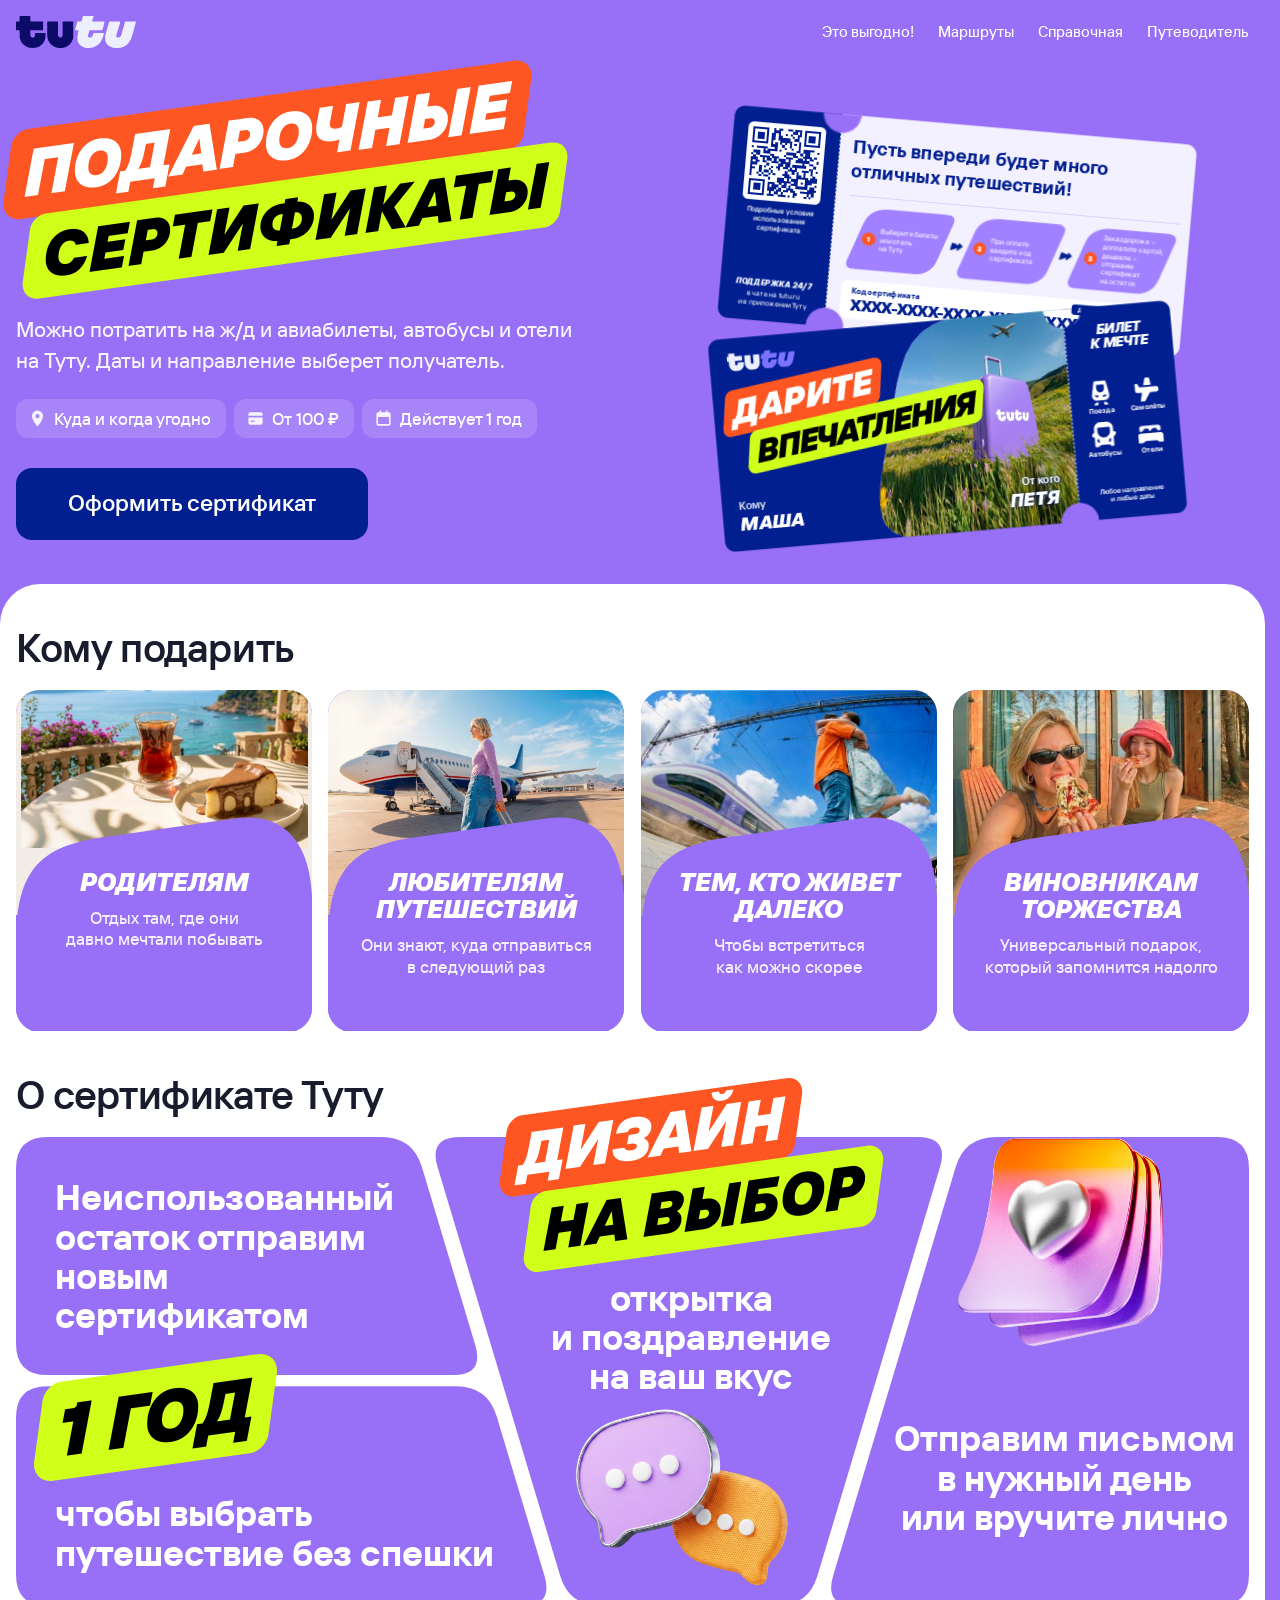
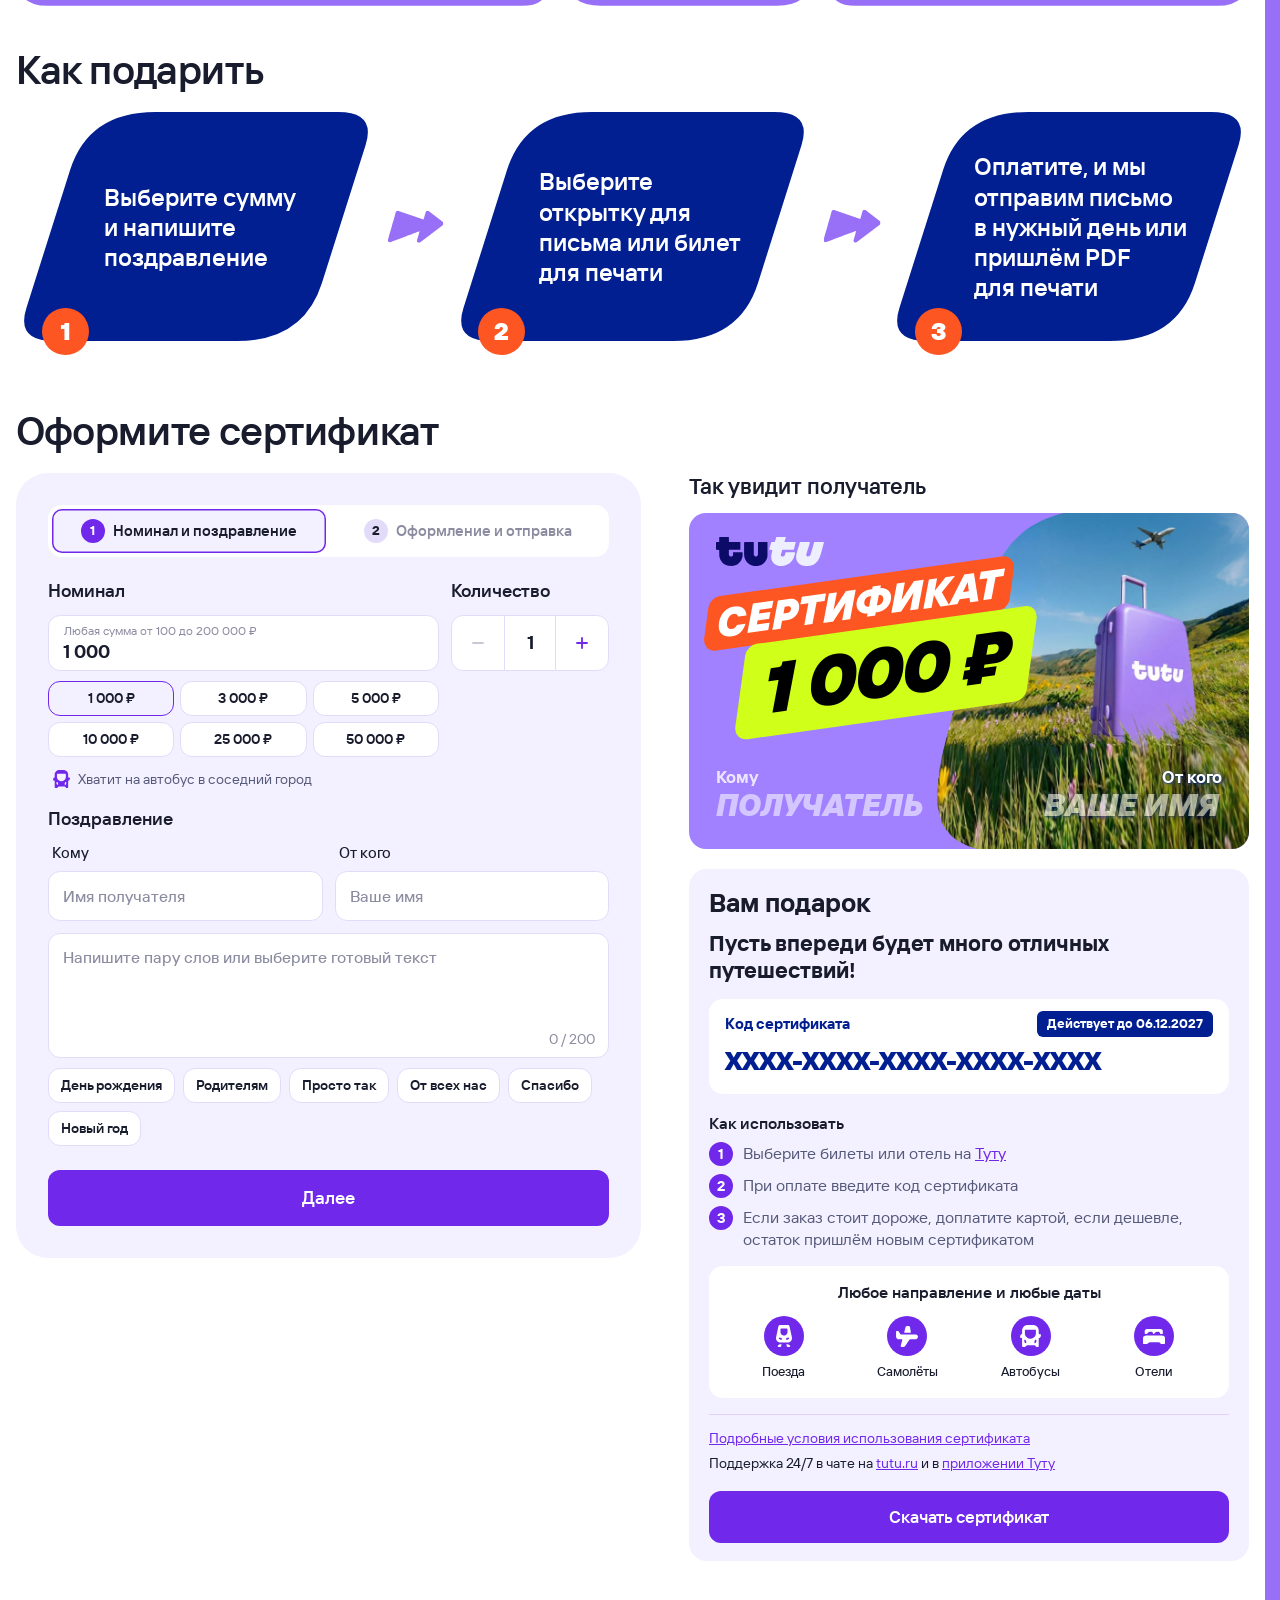
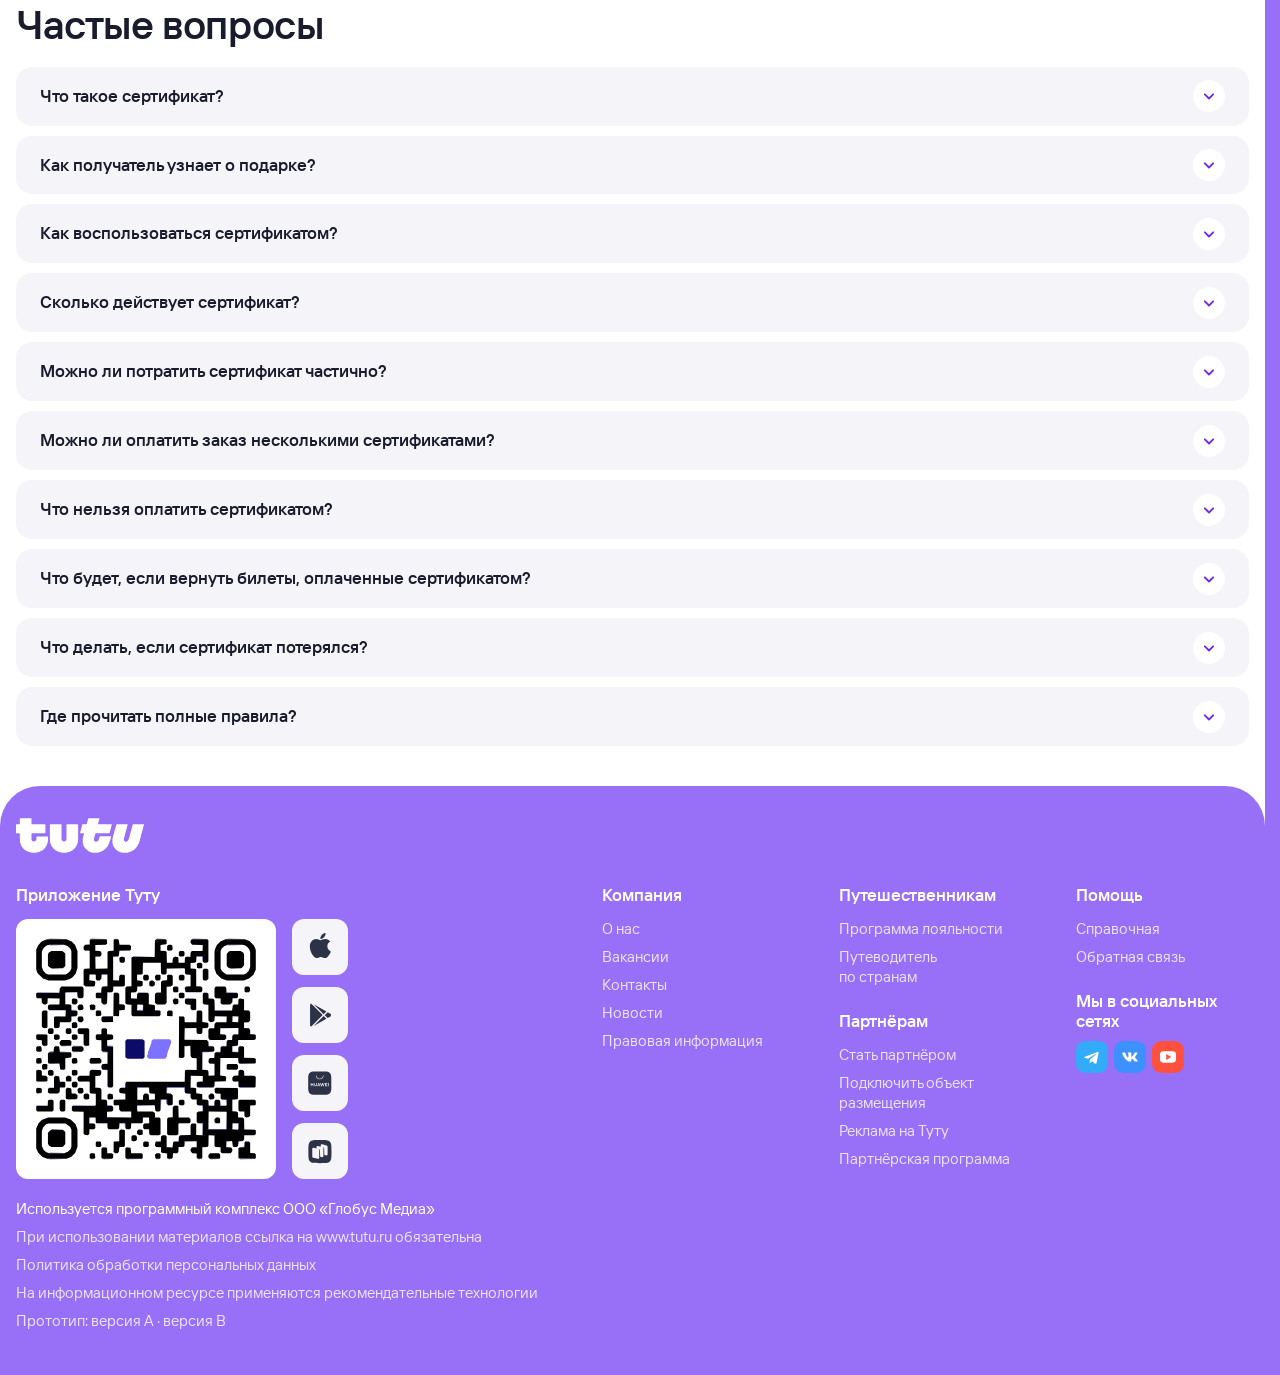
==== commit 5691af86: "Стикер «Дизайн на выбор» чуть левее Co-Authored-By: Claude Opus 5.5 <noreply@anthropic.com>" ====
--- a/index.html
+++ b/index.html
@@ -12,8 +12,8 @@
 <meta name="theme-color" content="#986FF7">
 <link rel="icon" type="image/png" href="assets/favicon.png">
 <link rel="apple-touch-icon" href="assets/apple-touch-icon.png">
-<link rel="stylesheet" href="site.css?v=20261126185632">
-<link rel="stylesheet" href="ticket.css?v=20261126185632">
+<link rel="stylesheet" href="site.css?v=20261126190039">
+<link rel="stylesheet" href="ticket.css?v=20261126190039">
 </head>
 <body>
 
@@ -384,9 +384,9 @@
   <form method="dialog"><button class="btn btn-primary">Понятно</button></form>
 </dialog>
 
-<script src="ticket.js?v=20261126185632"></script>
-<script src="shared.js?v=20261126185632"></script>
-<script src="landing.js?v=20261126185632"></script>
+<script src="ticket.js?v=20261126190039"></script>
+<script src="shared.js?v=20261126190039"></script>
+<script src="landing.js?v=20261126190039"></script>
 <script>
 // Версия A: форма на этой же странице
 // qty — сколько одинаковых сертификатов; format — как распечатать при «Вручу лично»: односторонний лист А4 (по умолчанию) или двусторонний билет
--- a/site.css
+++ b/site.css
@@ -176,7 +176,7 @@
 .pk-d{left:71%;top:60%;width:28%;text-align:center;text-wrap:balance}
 .pk-s{position:absolute;z-index:3}
 .pk-s-b{left:1.8%;top:53%;font-size:6cqw}
-.pk-s-c{left:41.5%;top:-4%;font-size:4.9cqw}
+.pk-s-c{left:39.5%;top:-4%;font-size:4.9cqw}
 .pk-3d{position:absolute;z-index:1;pointer-events:none}
 .pk-3d-c{left:39.5%;top:61%;width:30%}
 /* Облачка сообщений к «Своими словами»: они выше кошелька, поэтому уже */
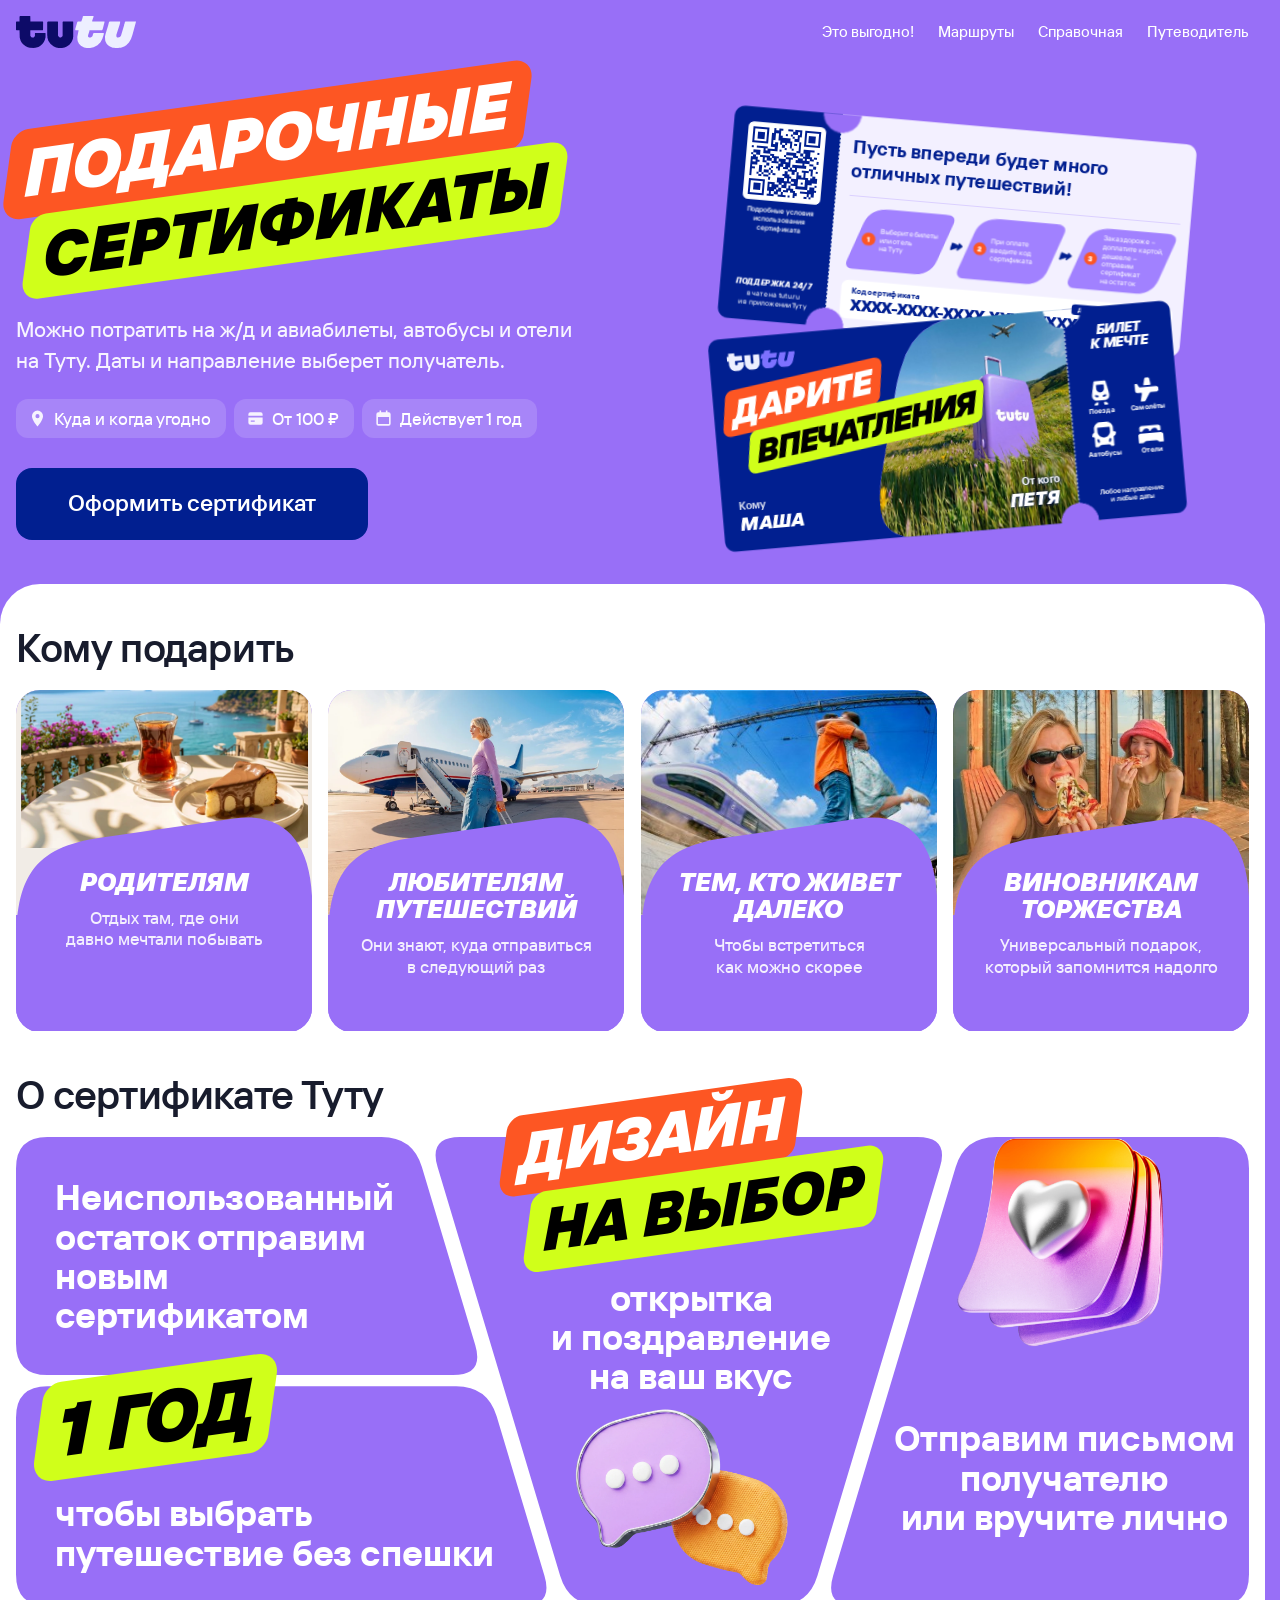
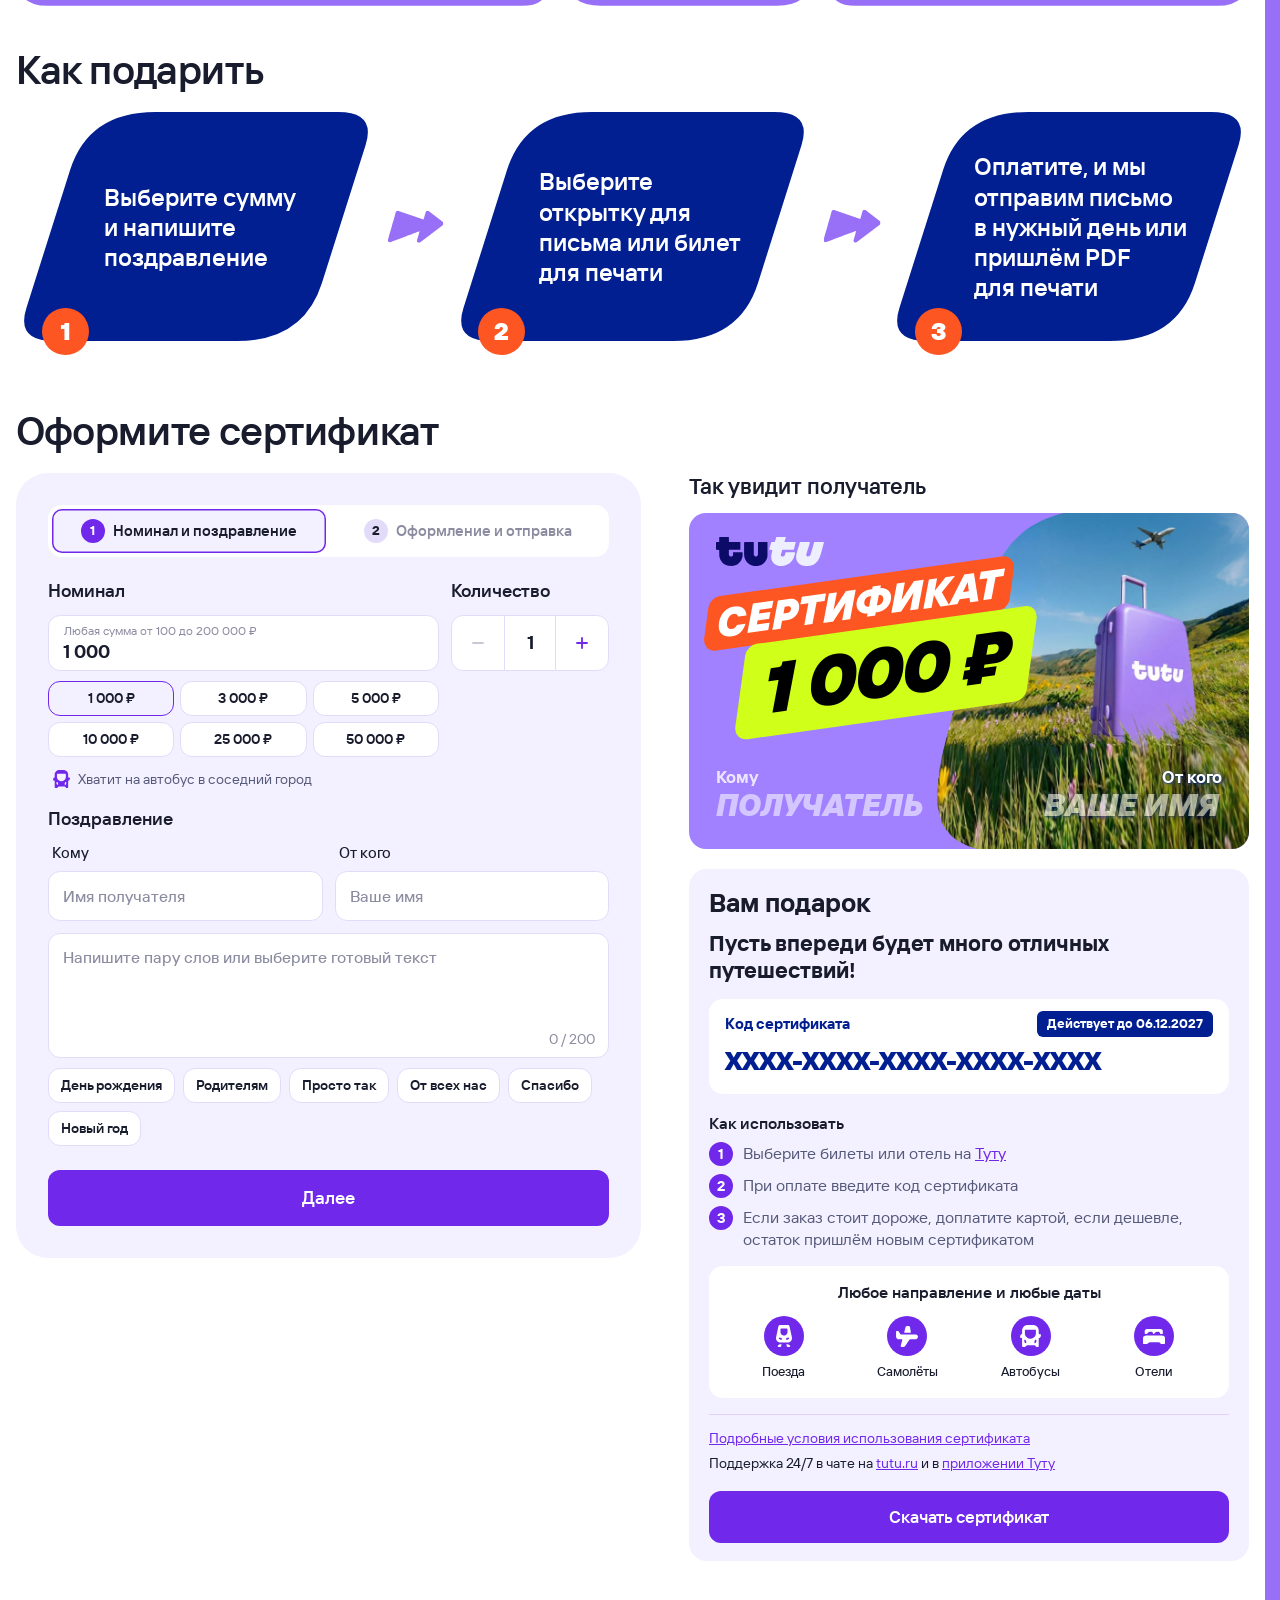
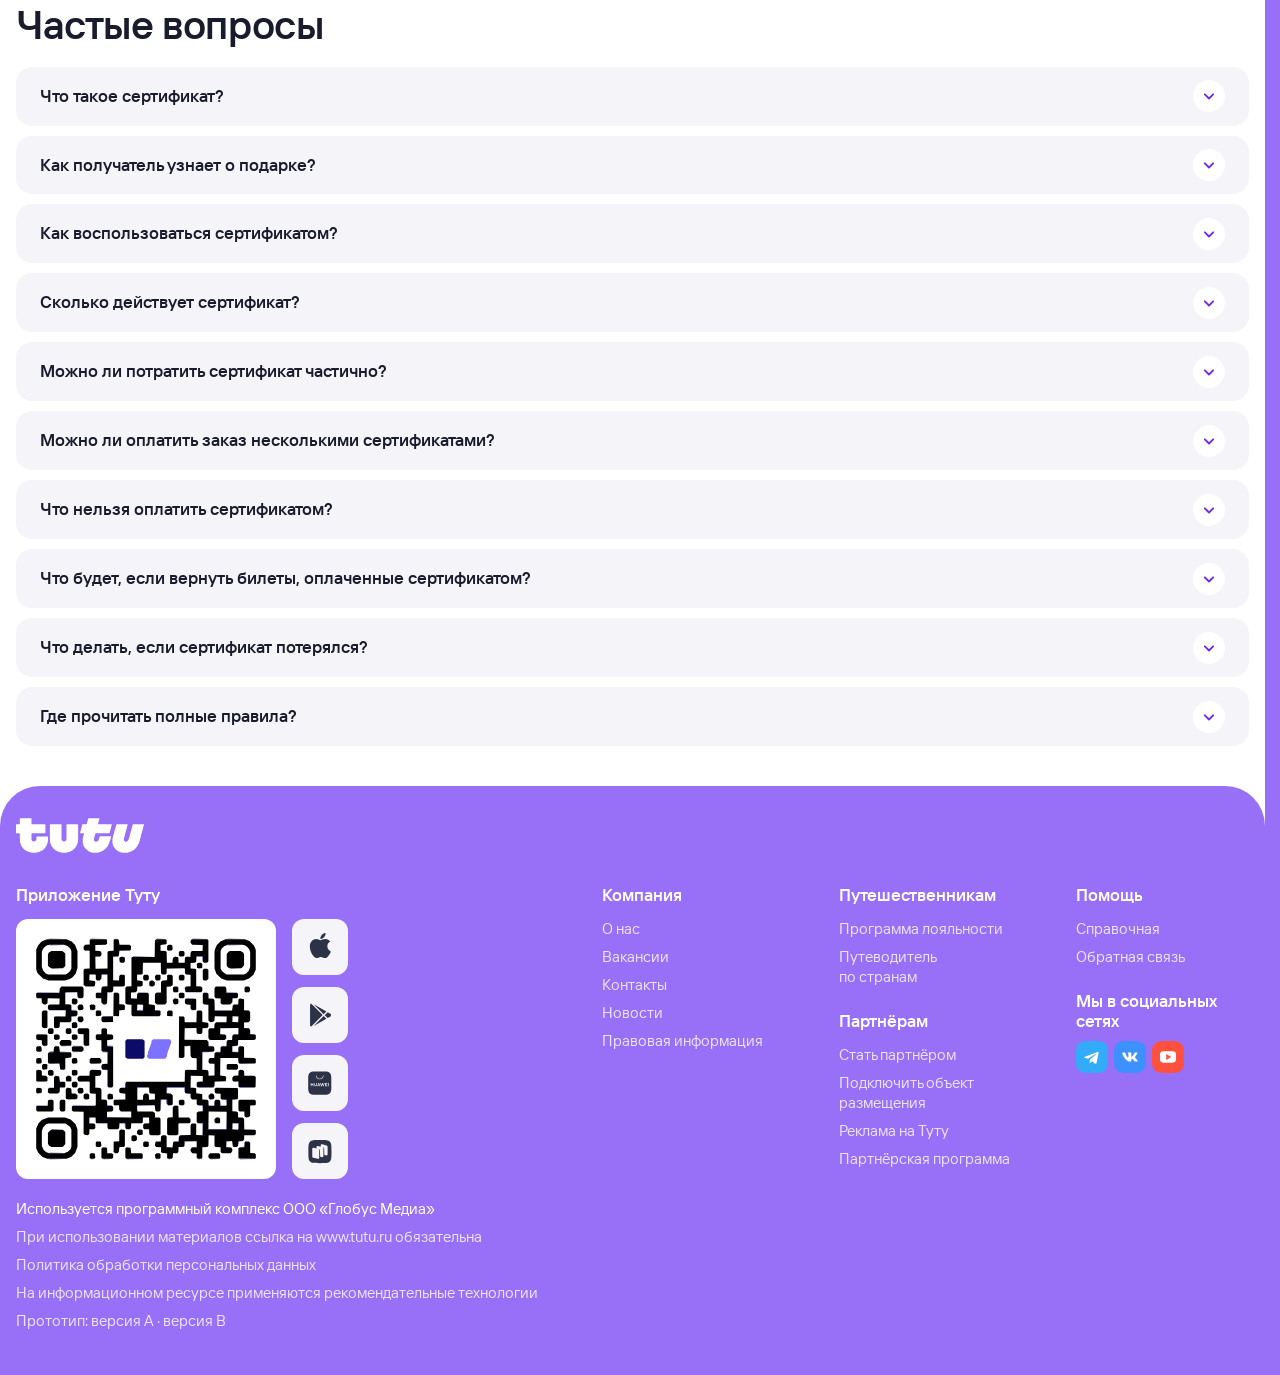
==== commit dc6f8398: "О сертификате: «Отправим письмом получателю или вручите лично» Co-Authored-By: Claude Opus 5.5 <nore" ====
--- a/index.html
+++ b/index.html
@@ -12,8 +12,8 @@
 <meta name="theme-color" content="#986FF7">
 <link rel="icon" type="image/png" href="assets/favicon.png">
 <link rel="apple-touch-icon" href="assets/apple-touch-icon.png">
-<link rel="stylesheet" href="site.css?v=20261126190039">
-<link rel="stylesheet" href="ticket.css?v=20261126190039">
+<link rel="stylesheet" href="site.css?v=20261126192545">
+<link rel="stylesheet" href="ticket.css?v=20261126192545">
 </head>
 <body>
 
@@ -72,14 +72,14 @@
       <p class="pk-t pk-b">чтобы выбрать путешествие без&nbsp;спешки</p>
       <span class="stk-group pk-s pk-s-c"><span class="stk stk-red">Дизайн</span><span class="stk stk-lime">на&nbsp;выбор</span></span>
       <p class="pk-t pk-c">открытка и&nbsp;поздравление<br>на&nbsp;ваш вкус</p>
-      <p class="pk-t pk-d">Отправим письмом в&nbsp;нужный день или вручите лично</p>
+      <p class="pk-t pk-d">Отправим письмом получателю или&nbsp;вручите лично</p>
       <img class="pk-3d pk-3d-c pk-3d-msg" src="assets/art/bubbles.webp" alt="">
       <img class="pk-3d pk-3d-d" src="assets/art/cards-heart.webp" alt="">
     </div>
     <!-- Телефон: плитки стопкой, текст слева, стикер или 3D справа -->
     <ul class="pkm">
       <li class="pkm-i"><span class="stk-group"><span class="stk stk-red">Дизайн</span><span class="stk stk-lime">на&nbsp;выбор</span></span><p>открытка и&nbsp;поздравление на&nbsp;ваш вкус</p></li>
-      <li class="pkm-i is-lime"><p>Отправим письмом в&nbsp;нужный день или вручите лично</p><img src="assets/art/cards-heart.webp" alt=""></li>
+      <li class="pkm-i is-lime"><p>Отправим письмом получателю или&nbsp;вручите лично</p><img src="assets/art/cards-heart.webp" alt=""></li>
       <li class="pkm-i"><span class="stk-group pkm-year"><span class="stk stk-lime">1&nbsp;год</span></span><p>чтобы выбрать путешествие без&nbsp;спешки</p><img src="assets/art/calendar.webp" alt=""></li>
       <li class="pkm-i"><p>Неиспользованный остаток отправим новым сертификатом</p></li>
     </ul>
@@ -384,9 +384,9 @@
   <form method="dialog"><button class="btn btn-primary">Понятно</button></form>
 </dialog>
 
-<script src="ticket.js?v=20261126190039"></script>
-<script src="shared.js?v=20261126190039"></script>
-<script src="landing.js?v=20261126190039"></script>
+<script src="ticket.js?v=20261126192545"></script>
+<script src="shared.js?v=20261126192545"></script>
+<script src="landing.js?v=20261126192545"></script>
 <script>
 // Версия A: форма на этой же странице
 // qty — сколько одинаковых сертификатов; format — как распечатать при «Вручу лично»: односторонний лист А4 (по умолчанию) или двусторонний билет
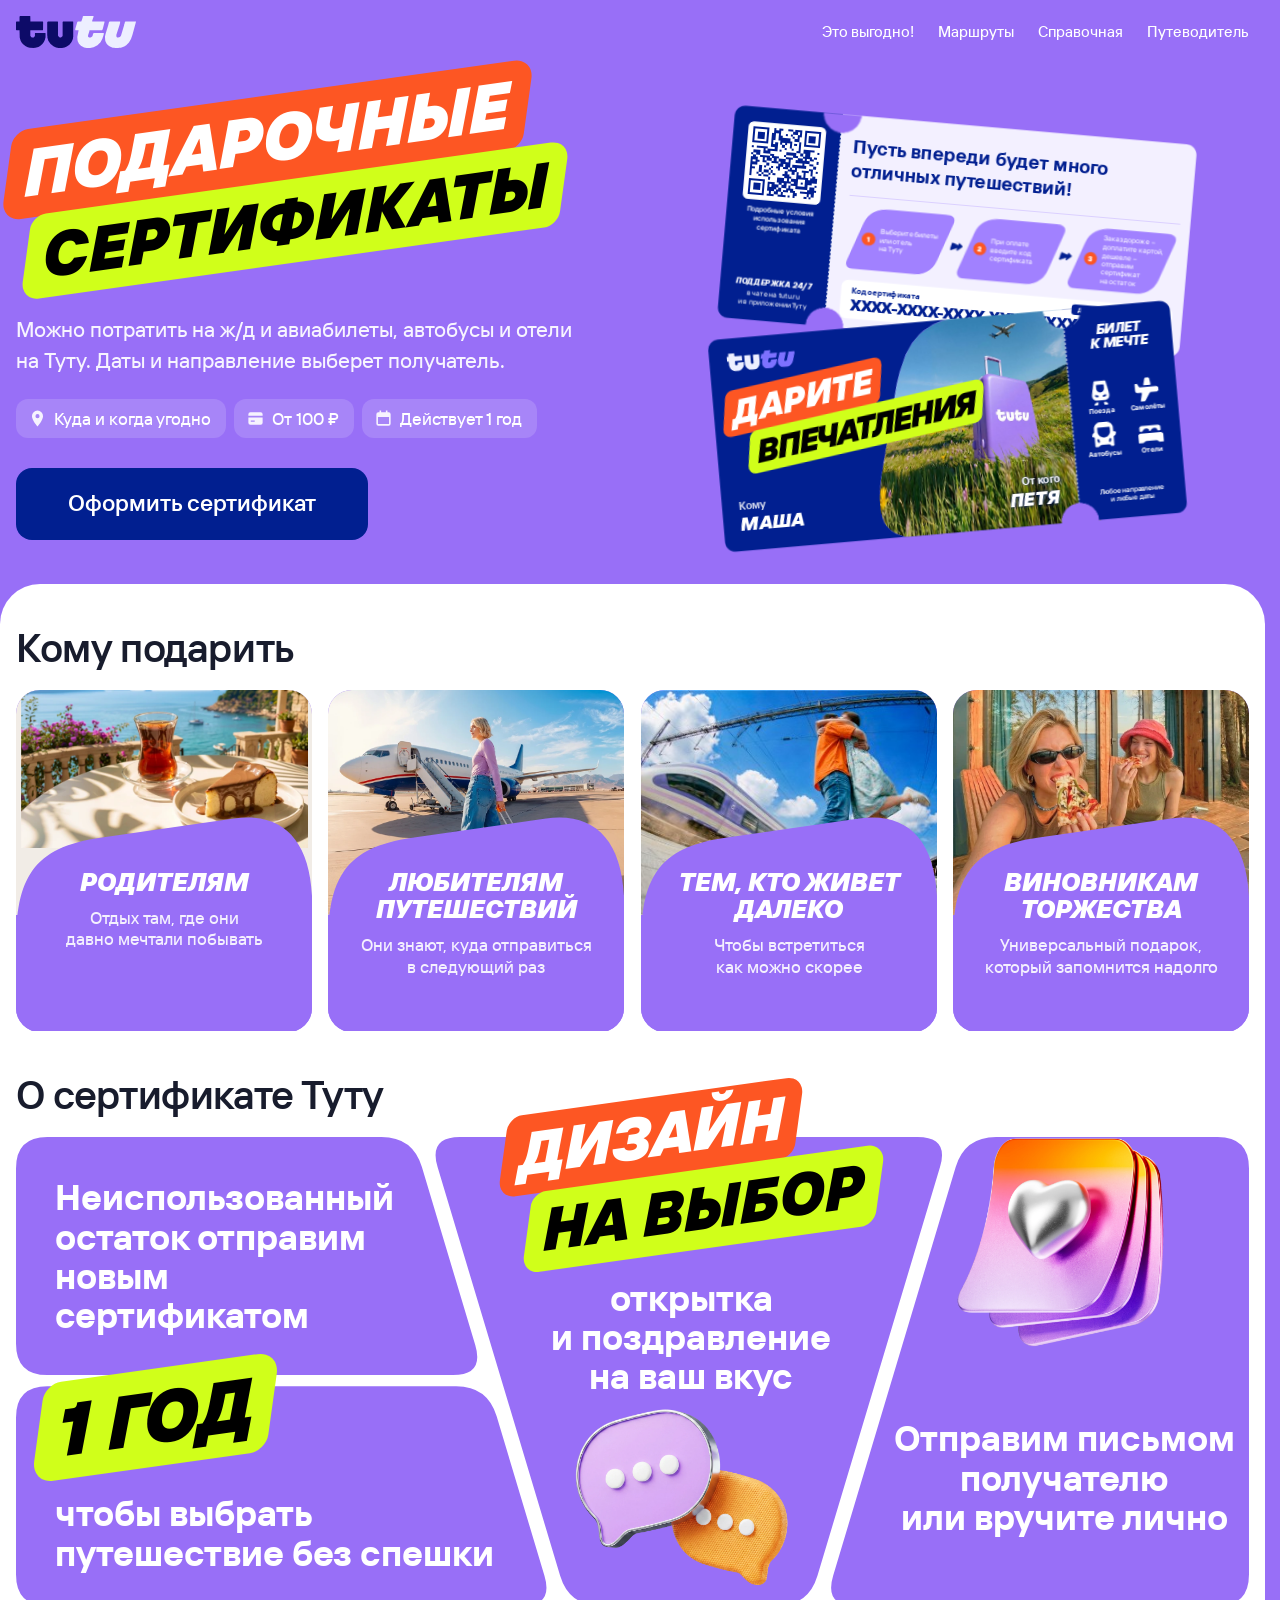
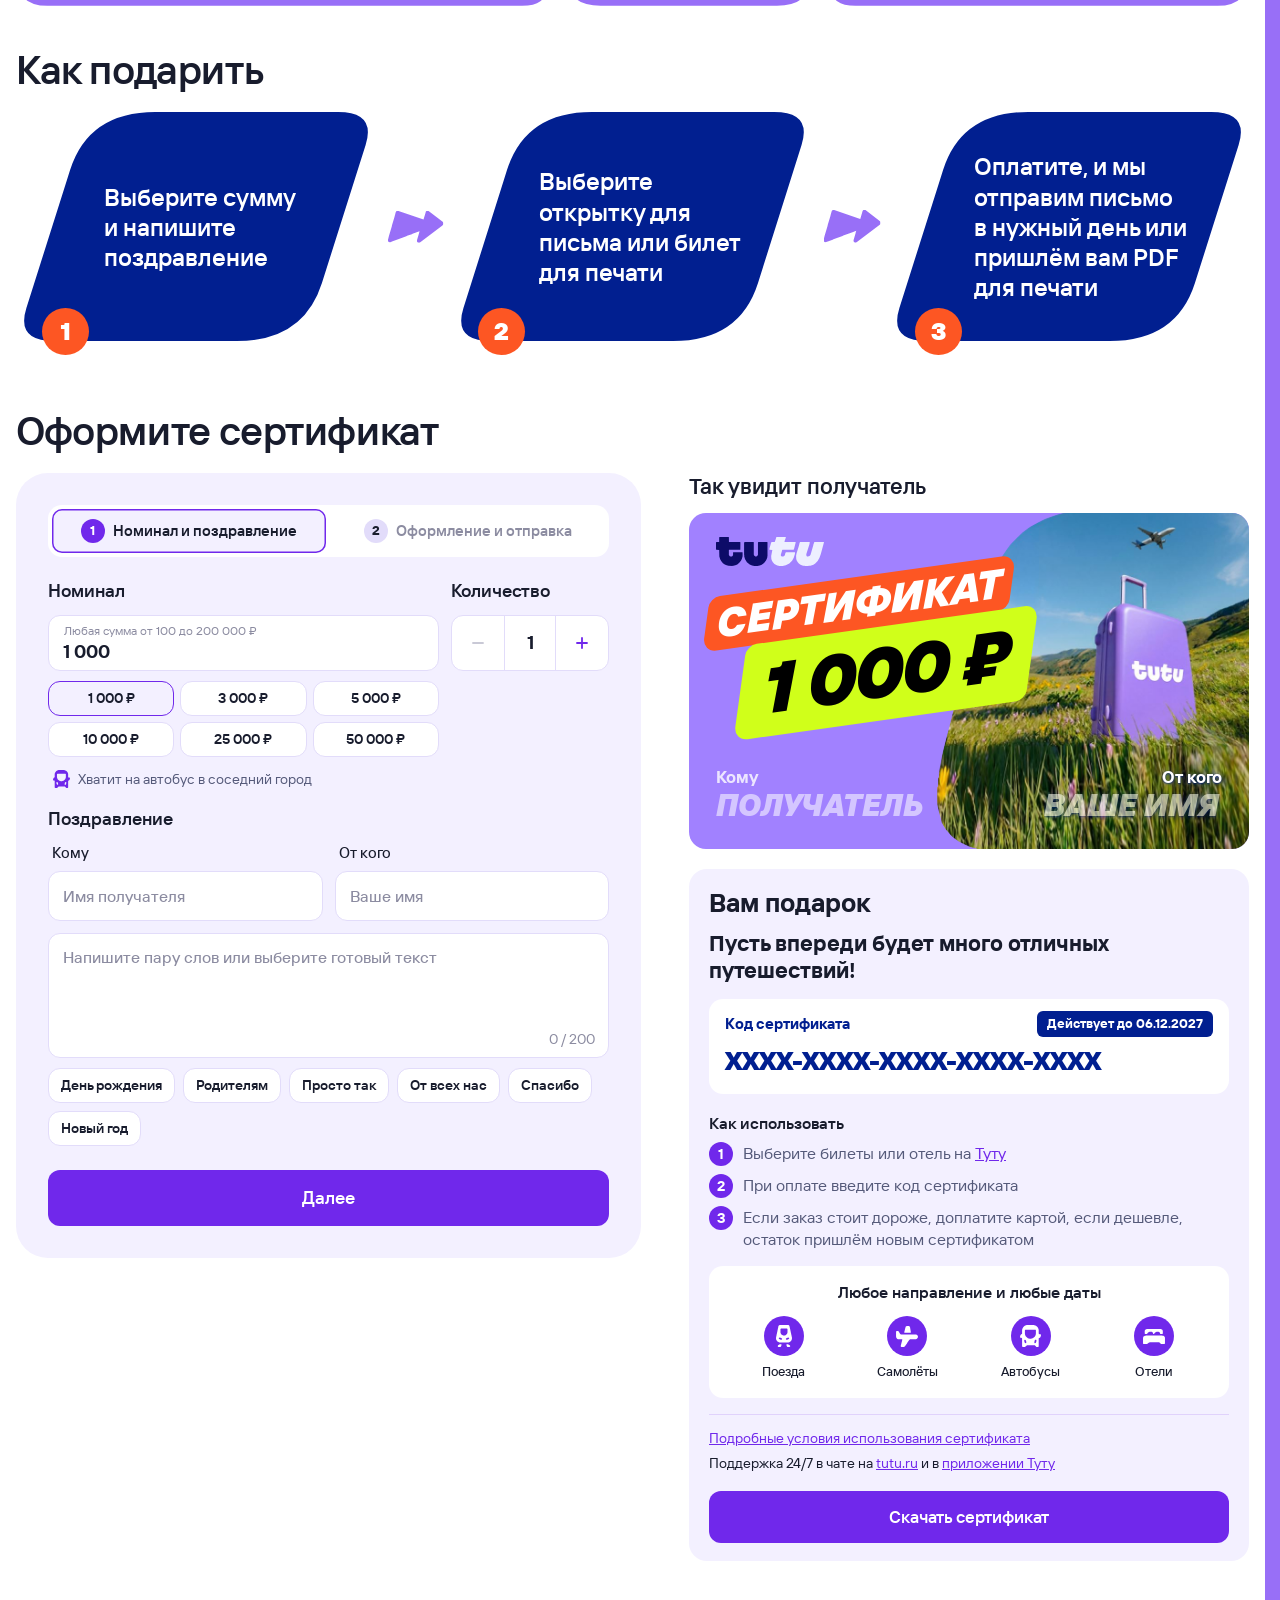
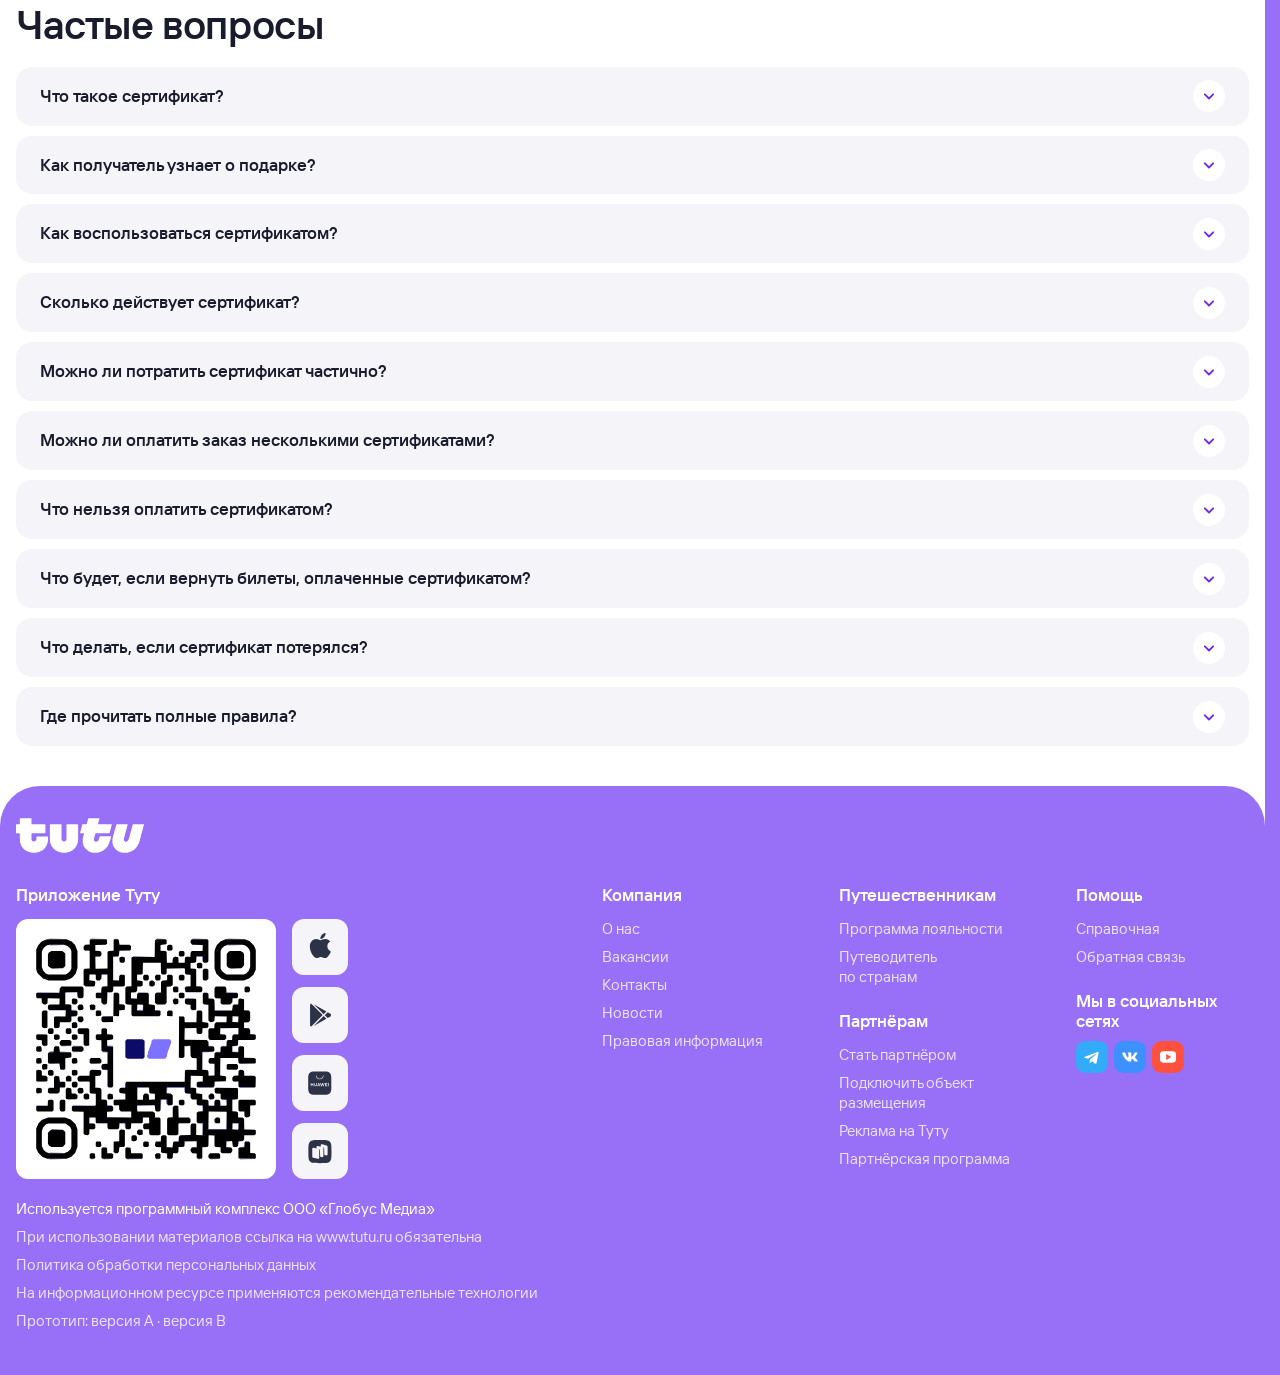
==== commit 5d2b1c0b: "Как подарить, шаг 3: «пришлём вам PDF для печати» Co-Authored-By: Claude Opus 5.5 <noreply@anthropic" ====
--- a/index.html
+++ b/index.html
@@ -12,8 +12,8 @@
 <meta name="theme-color" content="#986FF7">
 <link rel="icon" type="image/png" href="assets/favicon.png">
 <link rel="apple-touch-icon" href="assets/apple-touch-icon.png">
-<link rel="stylesheet" href="site.css?v=20261126192545">
-<link rel="stylesheet" href="ticket.css?v=20261126192545">
+<link rel="stylesheet" href="site.css?v=20261126192808">
+<link rel="stylesheet" href="ticket.css?v=20261126192808">
 </head>
 <body>
 
@@ -93,7 +93,7 @@
     <ol class="use-steps">
       <li class="use-step"><span class="use-num">1</span><h3>Выберите сумму и&nbsp;напишите поздравление</h3></li>
       <li class="use-step"><span class="use-num">2</span><h3>Выберите открытку для письма или билет для печати</h3></li>
-      <li class="use-step"><span class="use-num">3</span><h3>Оплатите, и&nbsp;мы отправим письмо в&nbsp;нужный день или пришлём PDF для&nbsp;печати</h3></li>
+      <li class="use-step"><span class="use-num">3</span><h3>Оплатите, и&nbsp;мы отправим письмо в&nbsp;нужный день или пришлём вам PDF для&nbsp;печати</h3></li>
     </ol>
   </div>
 </section>
@@ -384,9 +384,9 @@
   <form method="dialog"><button class="btn btn-primary">Понятно</button></form>
 </dialog>
 
-<script src="ticket.js?v=20261126192545"></script>
-<script src="shared.js?v=20261126192545"></script>
-<script src="landing.js?v=20261126192545"></script>
+<script src="ticket.js?v=20261126192808"></script>
+<script src="shared.js?v=20261126192808"></script>
+<script src="landing.js?v=20261126192808"></script>
 <script>
 // Версия A: форма на этой же странице
 // qty — сколько одинаковых сертификатов; format — как распечатать при «Вручу лично»: односторонний лист А4 (по умолчанию) или двусторонний билет
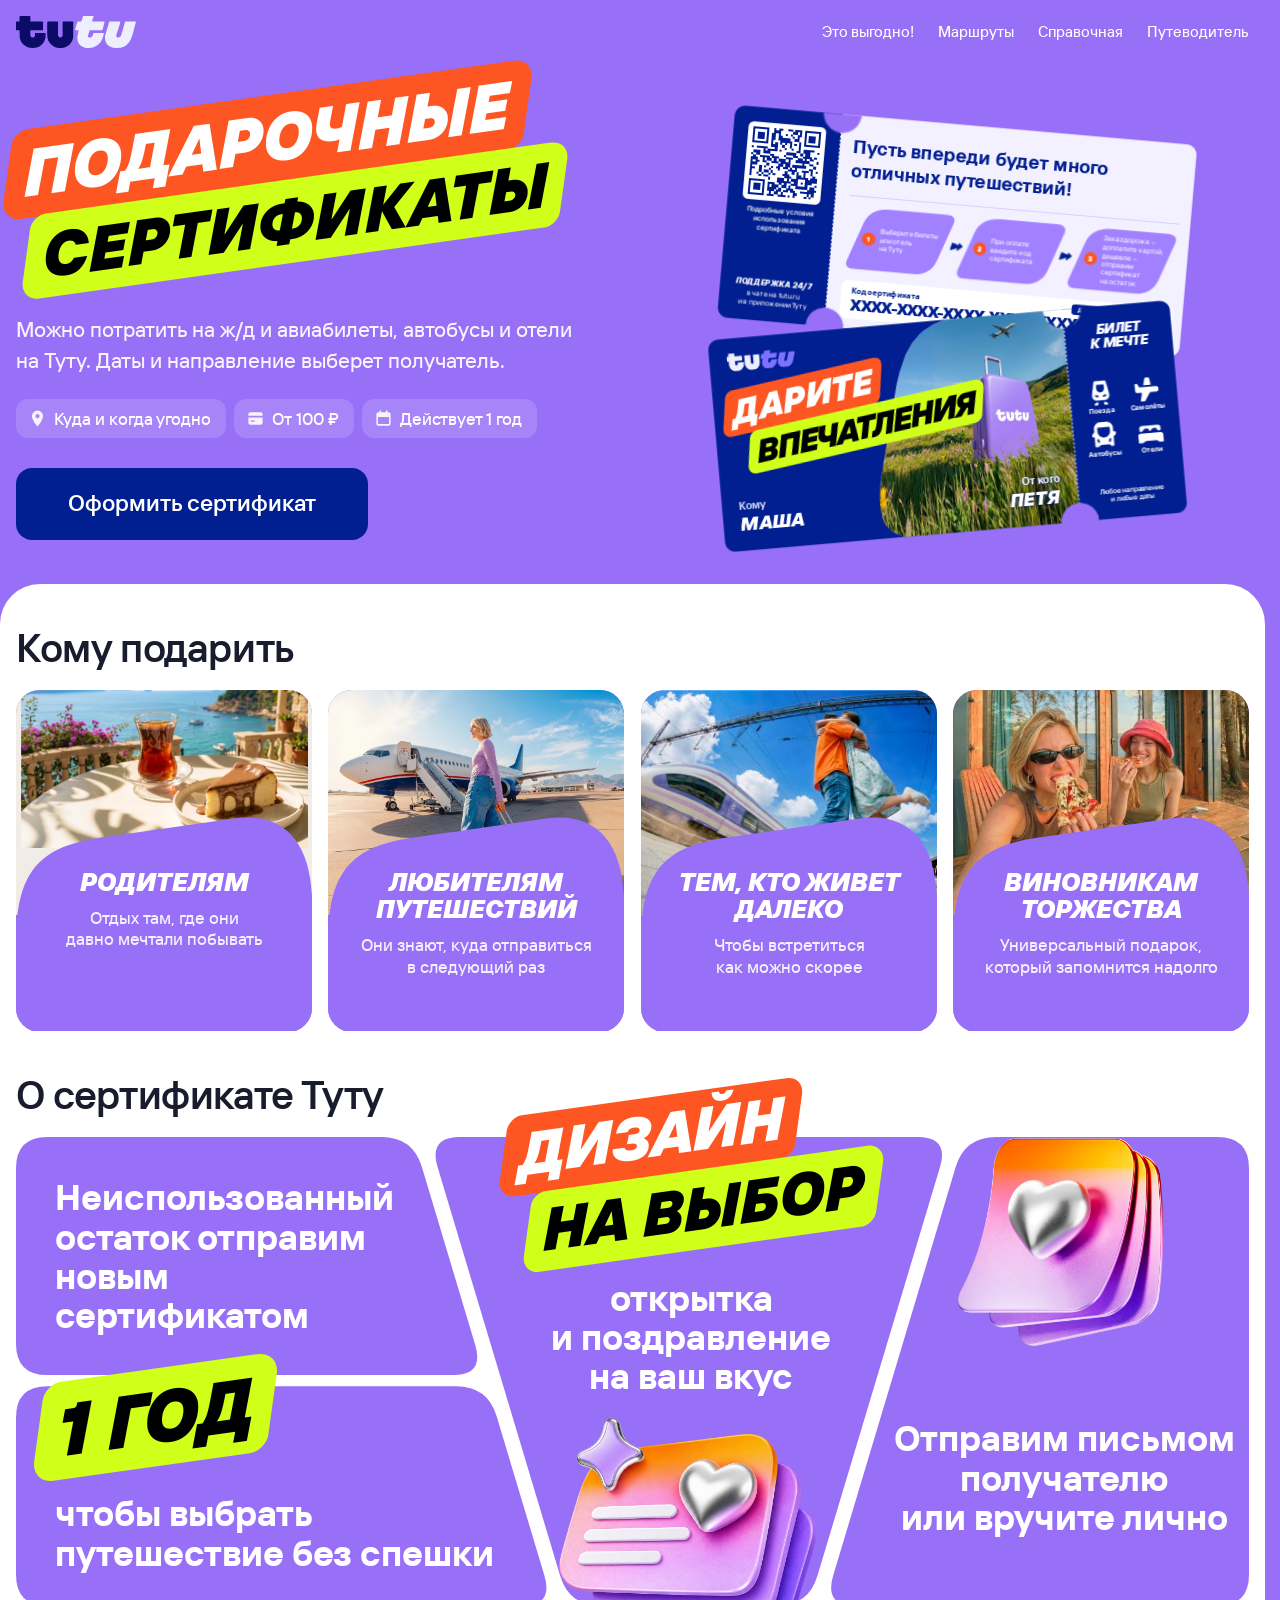
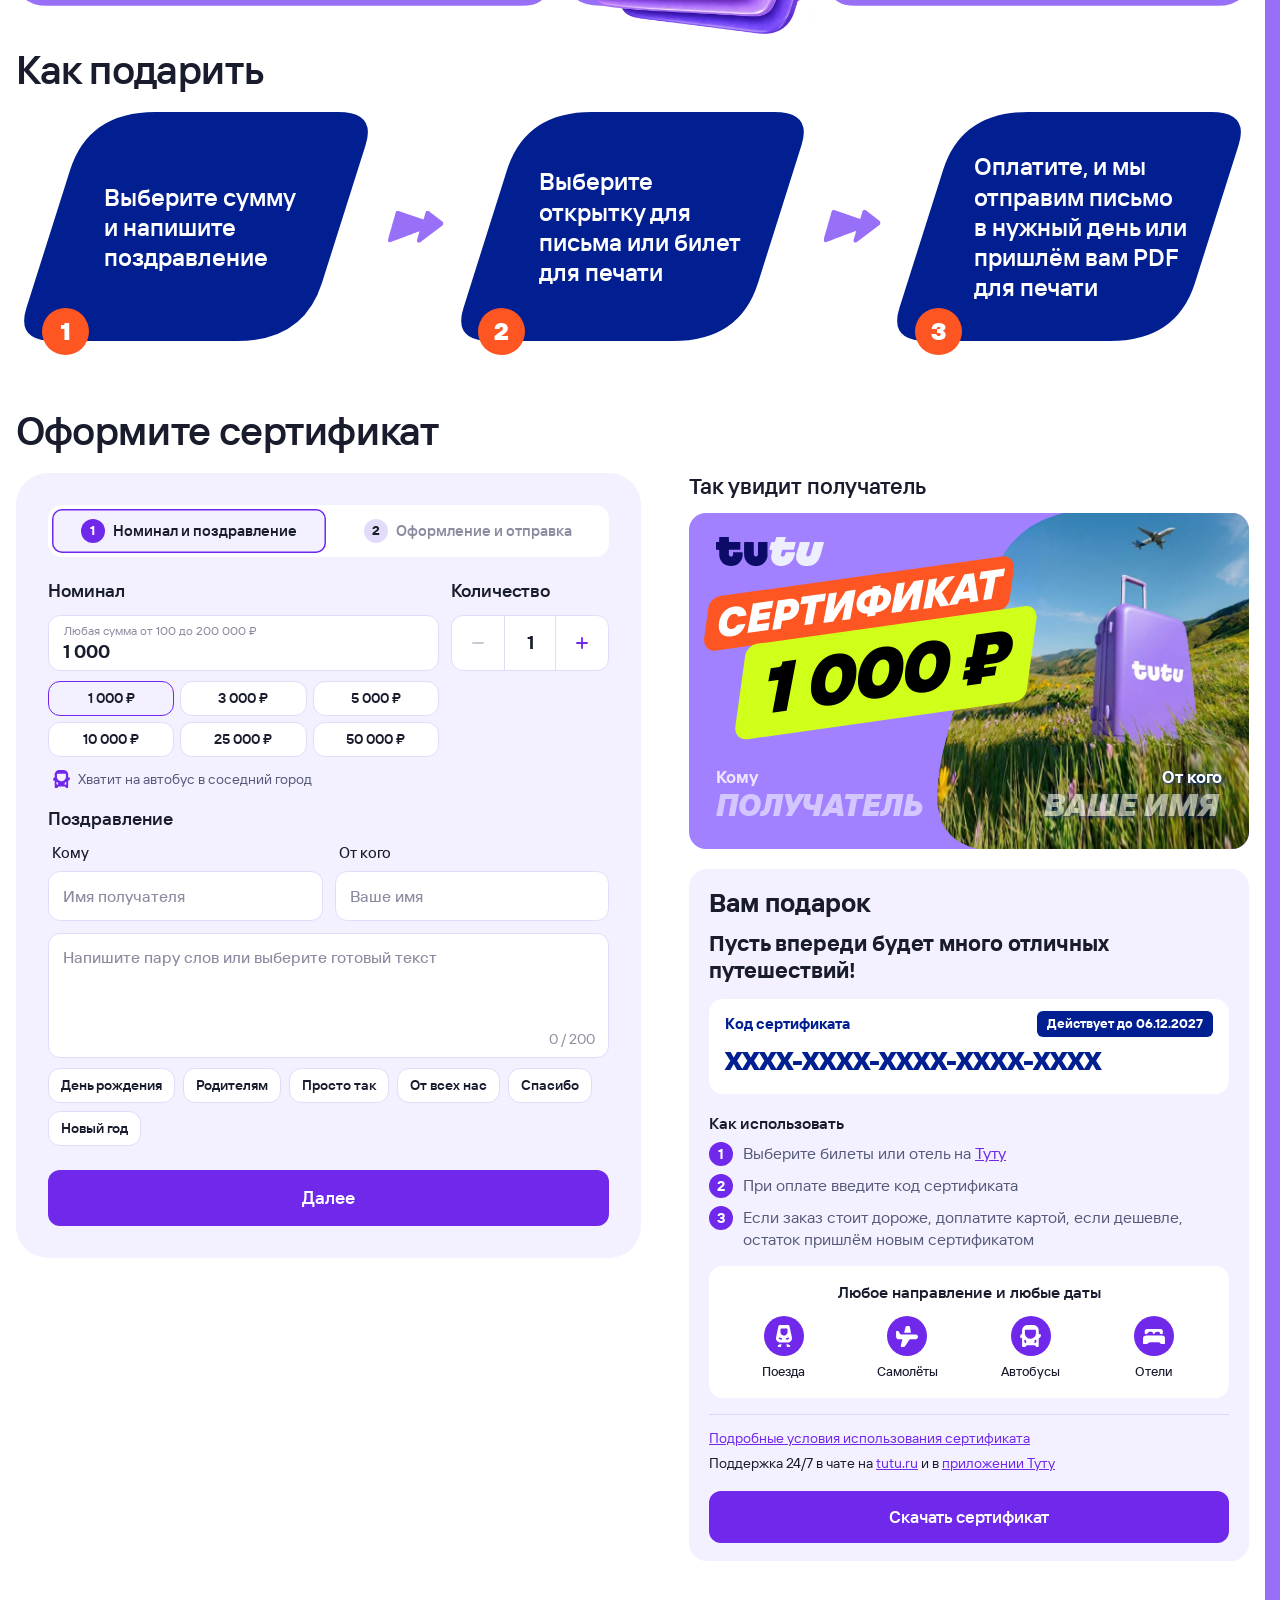
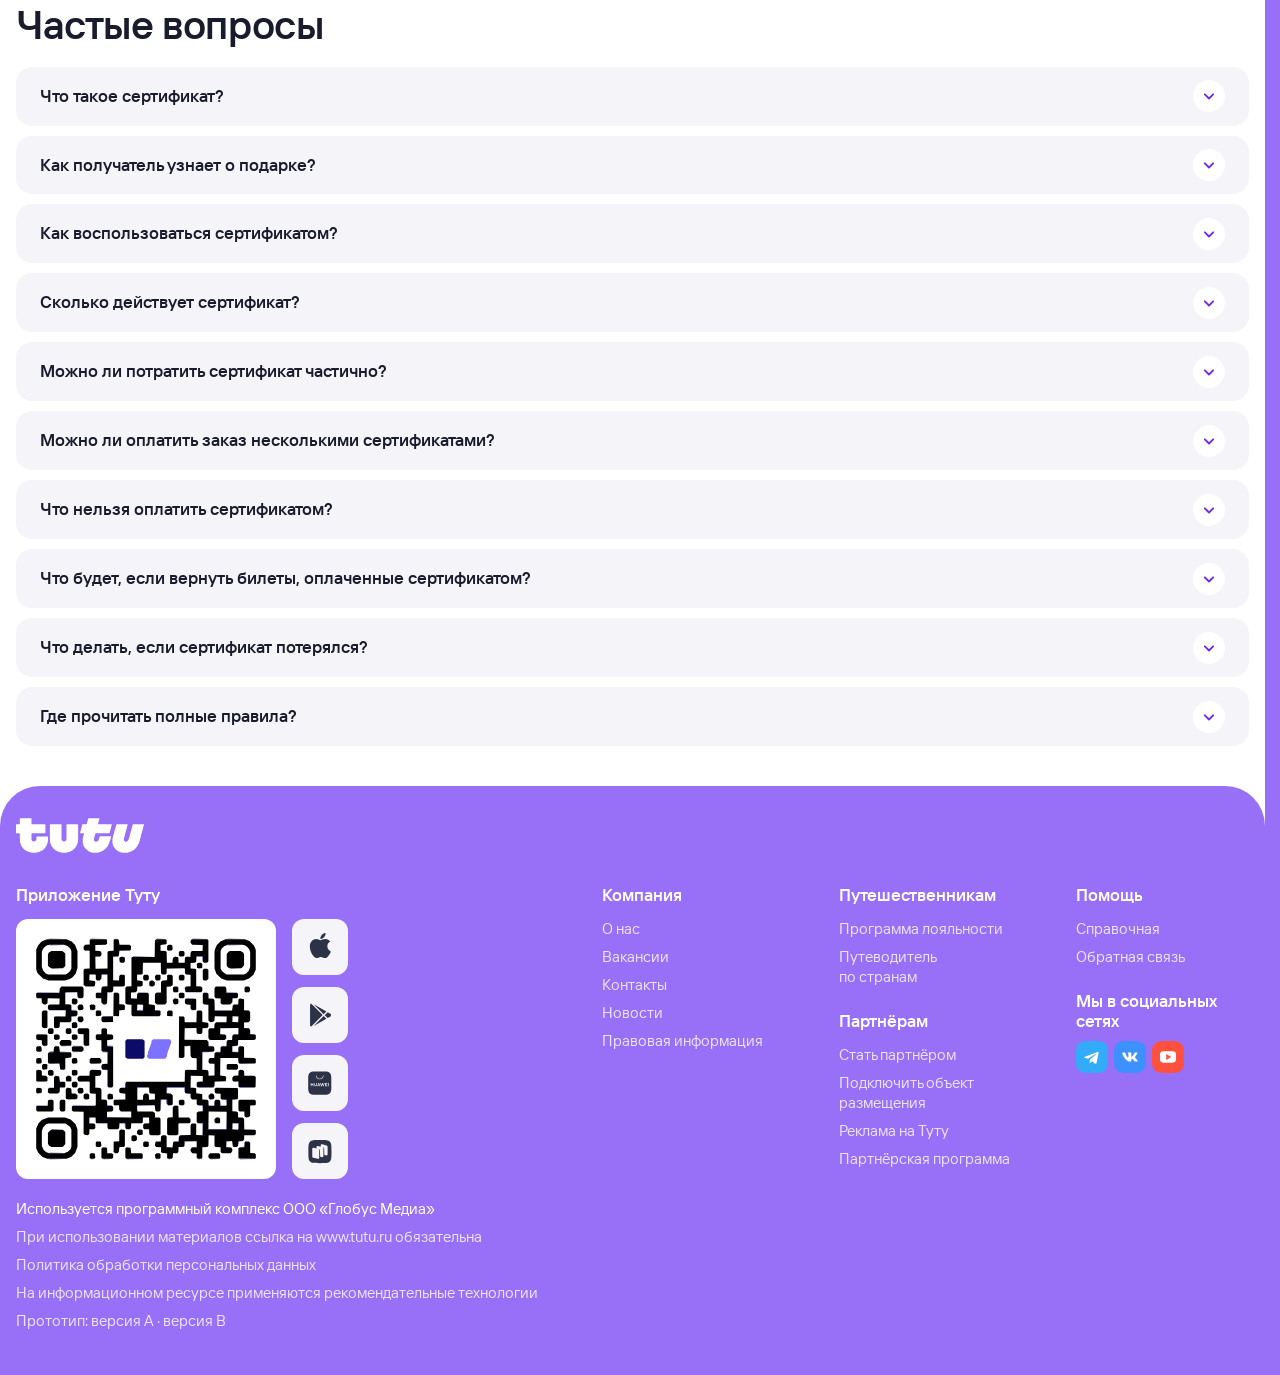
==== commit 007bb54e: "О сертификате: на плитке «Дизайн на выбор» открытки со звездой вместо облачков Co-Authored-By: Claud" ====
--- a/index.html
+++ b/index.html
@@ -12,8 +12,8 @@
 <meta name="theme-color" content="#986FF7">
 <link rel="icon" type="image/png" href="assets/favicon.png">
 <link rel="apple-touch-icon" href="assets/apple-touch-icon.png">
-<link rel="stylesheet" href="site.css?v=20261126192808">
-<link rel="stylesheet" href="ticket.css?v=20261126192808">
+<link rel="stylesheet" href="site.css?v=20261126195123">
+<link rel="stylesheet" href="ticket.css?v=20261126195123">
 </head>
 <body>
 
@@ -73,7 +73,7 @@
       <span class="stk-group pk-s pk-s-c"><span class="stk stk-red">Дизайн</span><span class="stk stk-lime">на&nbsp;выбор</span></span>
       <p class="pk-t pk-c">открытка и&nbsp;поздравление<br>на&nbsp;ваш вкус</p>
       <p class="pk-t pk-d">Отправим письмом получателю или&nbsp;вручите лично</p>
-      <img class="pk-3d pk-3d-c pk-3d-msg" src="assets/art/bubbles.webp" alt="">
+      <img class="pk-3d pk-3d-design" src="assets/art/cards-design.webp" alt="">
       <img class="pk-3d pk-3d-d" src="assets/art/cards-heart.webp" alt="">
     </div>
     <!-- Телефон: плитки стопкой, текст слева, стикер или 3D справа -->
@@ -384,9 +384,9 @@
   <form method="dialog"><button class="btn btn-primary">Понятно</button></form>
 </dialog>
 
-<script src="ticket.js?v=20261126192808"></script>
-<script src="shared.js?v=20261126192808"></script>
-<script src="landing.js?v=20261126192808"></script>
+<script src="ticket.js?v=20261126195123"></script>
+<script src="shared.js?v=20261126195123"></script>
+<script src="landing.js?v=20261126195123"></script>
 <script>
 // Версия A: форма на этой же странице
 // qty — сколько одинаковых сертификатов; format — как распечатать при «Вручу лично»: односторонний лист А4 (по умолчанию) или двусторонний билет
--- a/site.css
+++ b/site.css
@@ -181,6 +181,7 @@
 .pk-3d-c{left:39.5%;top:61%;width:30%}
 /* Облачка сообщений к «Своими словами»: они выше кошелька, поэтому уже */
 .pk-3d-msg{left:43%;top:57%;width:22%}
+.pk-3d-design{left:44%;top:60%;width:21%}
 .pk-3d-d{left:74%;top:-7%;width:22%}
 .pkm{display:none}
 
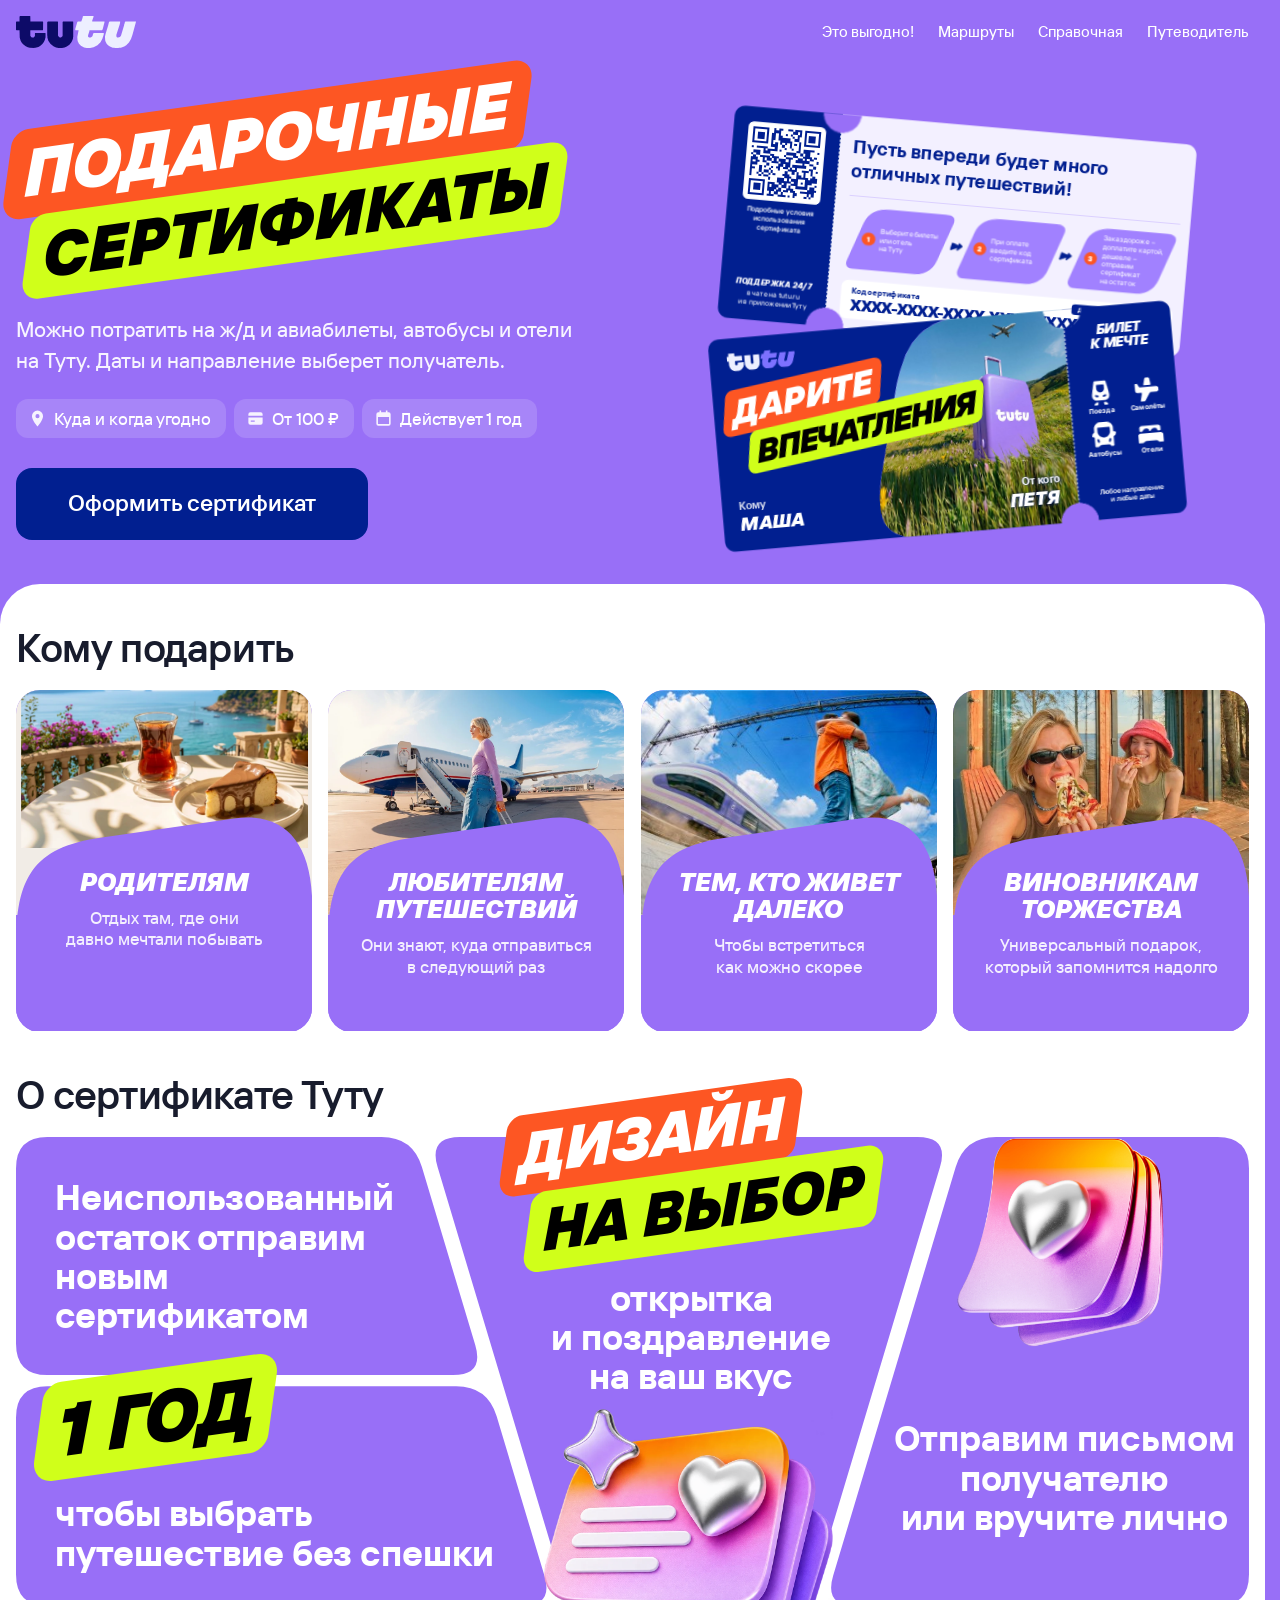
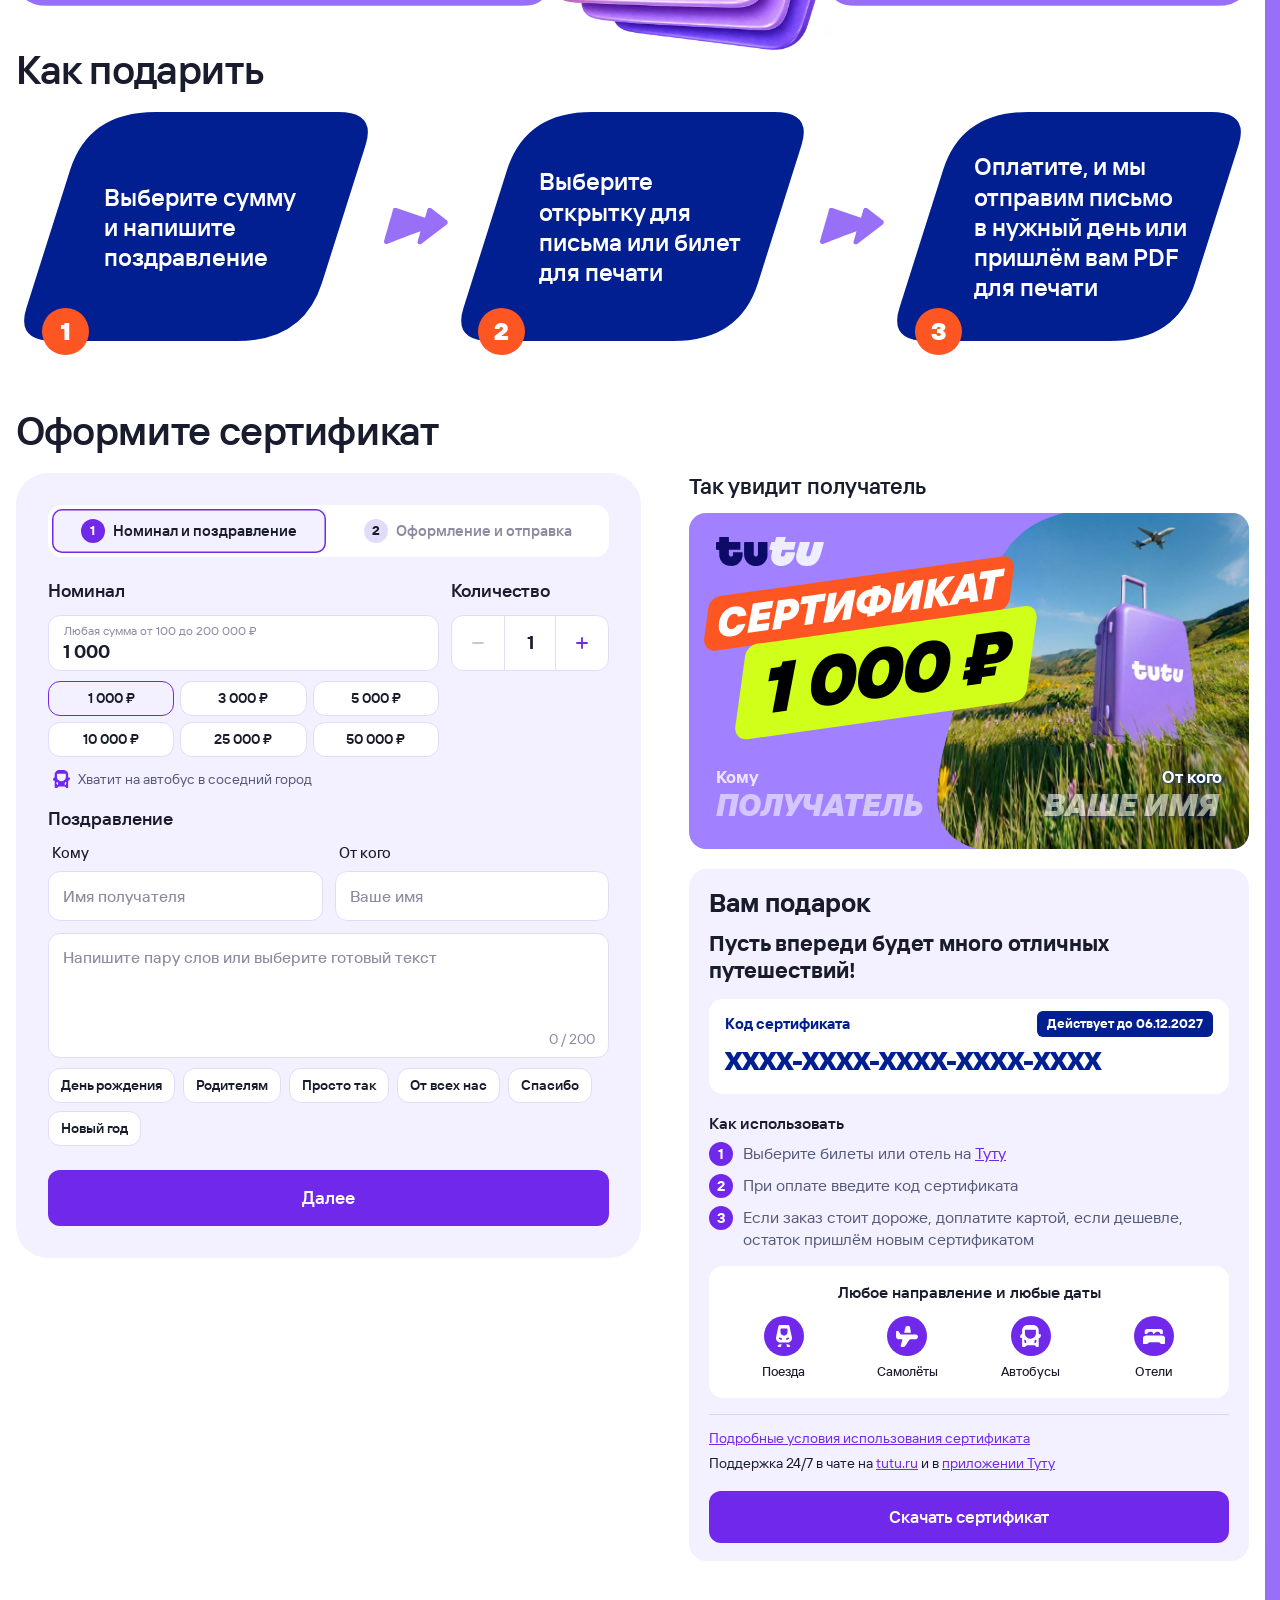
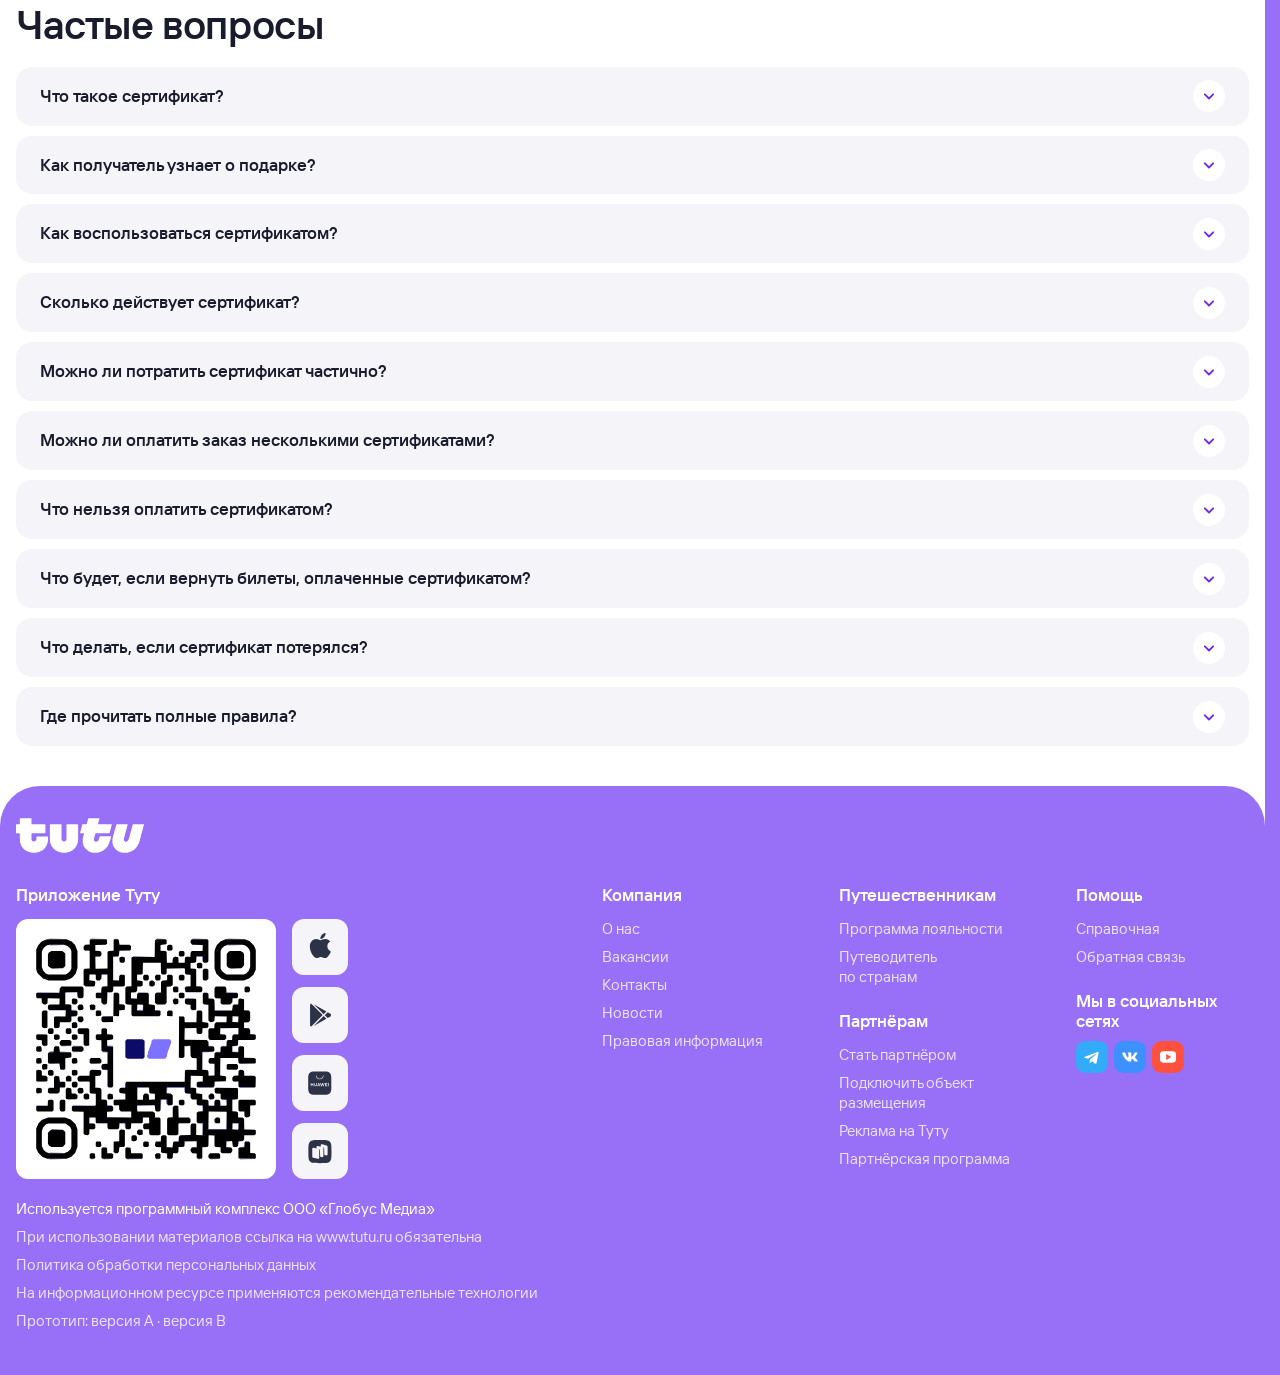
==== commit d1c0689b: "Стрелки в «Как подарить» и картинка на «Дизайн на выбор» крупнее на 12% Co-Authored-By: Claude Opus " ====
--- a/index.html
+++ b/index.html
@@ -12,8 +12,8 @@
 <meta name="theme-color" content="#986FF7">
 <link rel="icon" type="image/png" href="assets/favicon.png">
 <link rel="apple-touch-icon" href="assets/apple-touch-icon.png">
-<link rel="stylesheet" href="site.css?v=20261126195123">
-<link rel="stylesheet" href="ticket.css?v=20261126195123">
+<link rel="stylesheet" href="site.css?v=20261126204710">
+<link rel="stylesheet" href="ticket.css?v=20261126204710">
 </head>
 <body>
 
@@ -384,9 +384,9 @@
   <form method="dialog"><button class="btn btn-primary">Понятно</button></form>
 </dialog>
 
-<script src="ticket.js?v=20261126195123"></script>
-<script src="shared.js?v=20261126195123"></script>
-<script src="landing.js?v=20261126195123"></script>
+<script src="ticket.js?v=20261126204710"></script>
+<script src="shared.js?v=20261126204710"></script>
+<script src="landing.js?v=20261126204710"></script>
 <script>
 // Версия A: форма на этой же странице
 // qty — сколько одинаковых сертификатов; format — как распечатать при «Вручу лично»: односторонний лист А4 (по умолчанию) или двусторонний билет
--- a/site.css
+++ b/site.css
@@ -181,7 +181,7 @@
 .pk-3d-c{left:39.5%;top:61%;width:30%}
 /* Облачка сообщений к «Своими словами»: они выше кошелька, поэтому уже */
 .pk-3d-msg{left:43%;top:57%;width:22%}
-.pk-3d-design{left:44%;top:60%;width:21%}
+.pk-3d-design{left:42.8%;top:58%;width:23.5%}
 .pk-3d-d{left:74%;top:-7%;width:22%}
 .pkm{display:none}
 
@@ -199,7 +199,7 @@
 /* На планшете и компьютере текст шагов крупнее, как было на компьютере */
 @media (min-width:721px){.use-step h3{font-size:24px}.use-steps{gap:24px}.use-step{flex-basis:350px}.use-step + .use-step::after{left:-12px}}
 .use-step p{margin:0;font-size:clamp(16px,1.35vw,18px);font-weight:500;line-height:1.3;color:var(--white)}
-.use-step + .use-step::after{content:"";position:absolute;left:-15px;top:50%;width:42px;height:26px;z-index:1;transform:translate(-50%,-50%);background:var(--berry);-webkit-mask:url('assets/ticket/arrow-navy.svg') center/contain no-repeat;mask:url('assets/ticket/arrow-navy.svg') center/contain no-repeat}
+.use-step + .use-step::after{content:"";position:absolute;left:-15px;top:50%;width:47px;height:29px;z-index:1;transform:translate(-50%,-50%);background:var(--berry);-webkit-mask:url('assets/ticket/arrow-navy.svg') center/contain no-repeat;mask:url('assets/ticket/arrow-navy.svg') center/contain no-repeat}
 .how-cta{margin-top:32px}
 
 /* Форма */
@@ -699,7 +699,7 @@
   .use-step:nth-child(3) h3{left:12px}
   .use-step h3{font-size:clamp(22px,1.95cqw,30px)}
   .use-num{left:2.1cqw;bottom:-1.15cqw;width:3.8cqw;height:3.8cqw;font-size:1.95cqw}
-  .use-step + .use-step::after{left:-3cqw;width:4.6cqw;height:2.8cqw}
+  .use-step + .use-step::after{left:-3cqw;width:5.2cqw;height:3.15cqw}
   /* Форма и предпросмотр примерно поровну */
   .builder{grid-template-columns:minmax(0,1.1fr) minmax(0,1fr);gap:48px}
   /* От «Хватит на…» до «Поздравления» чуть меньше */
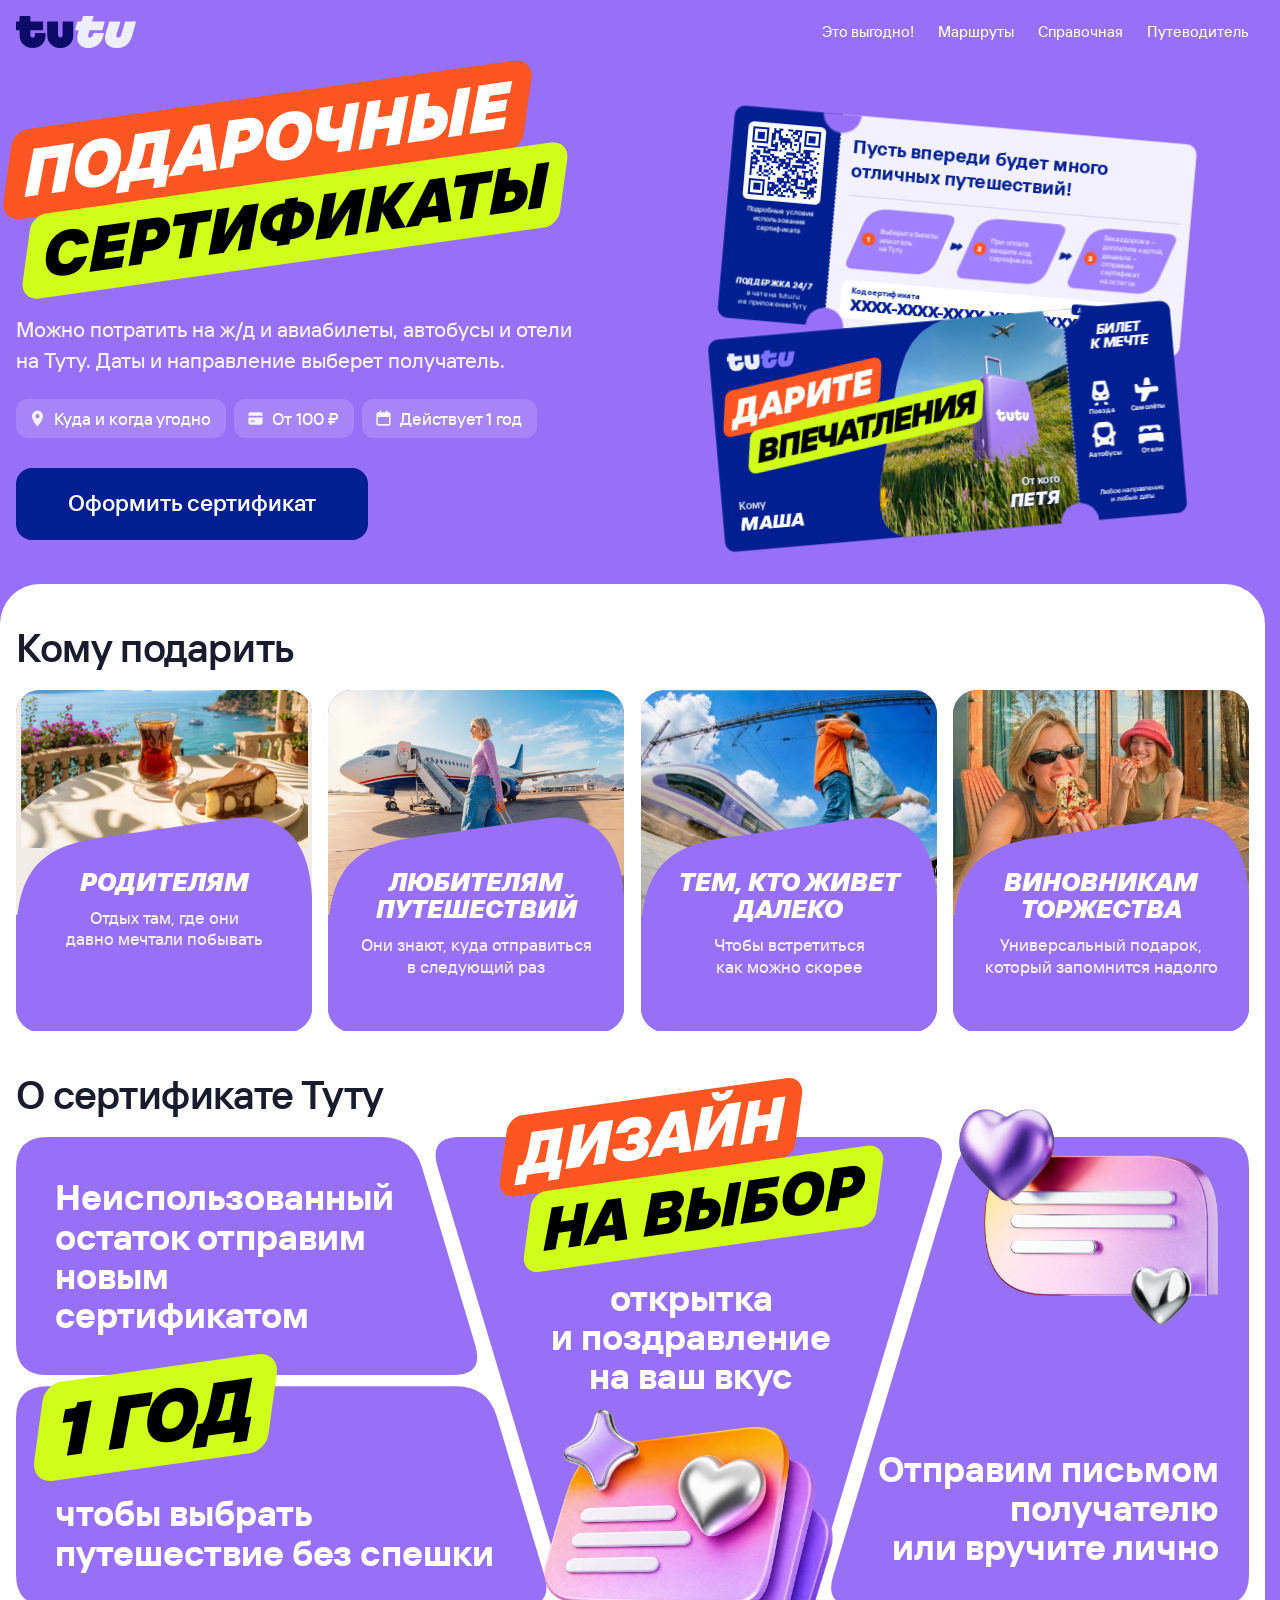
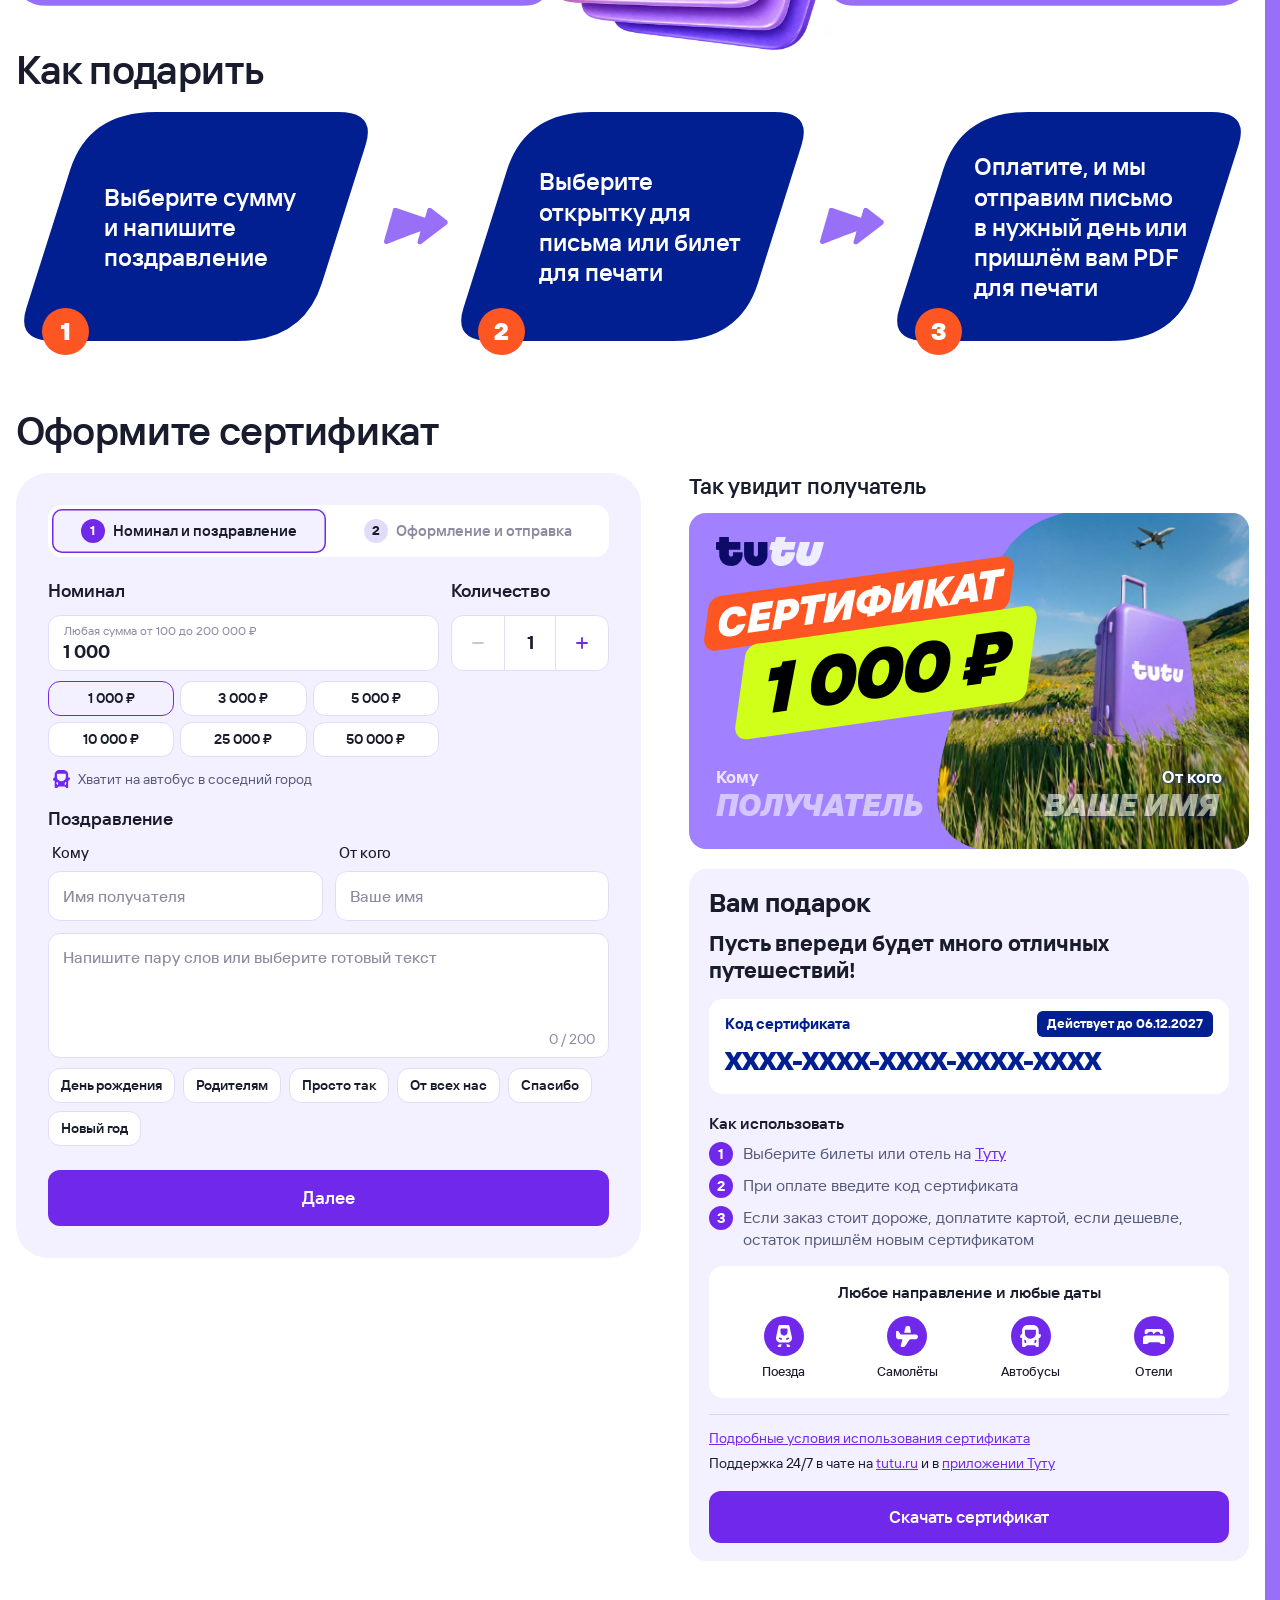
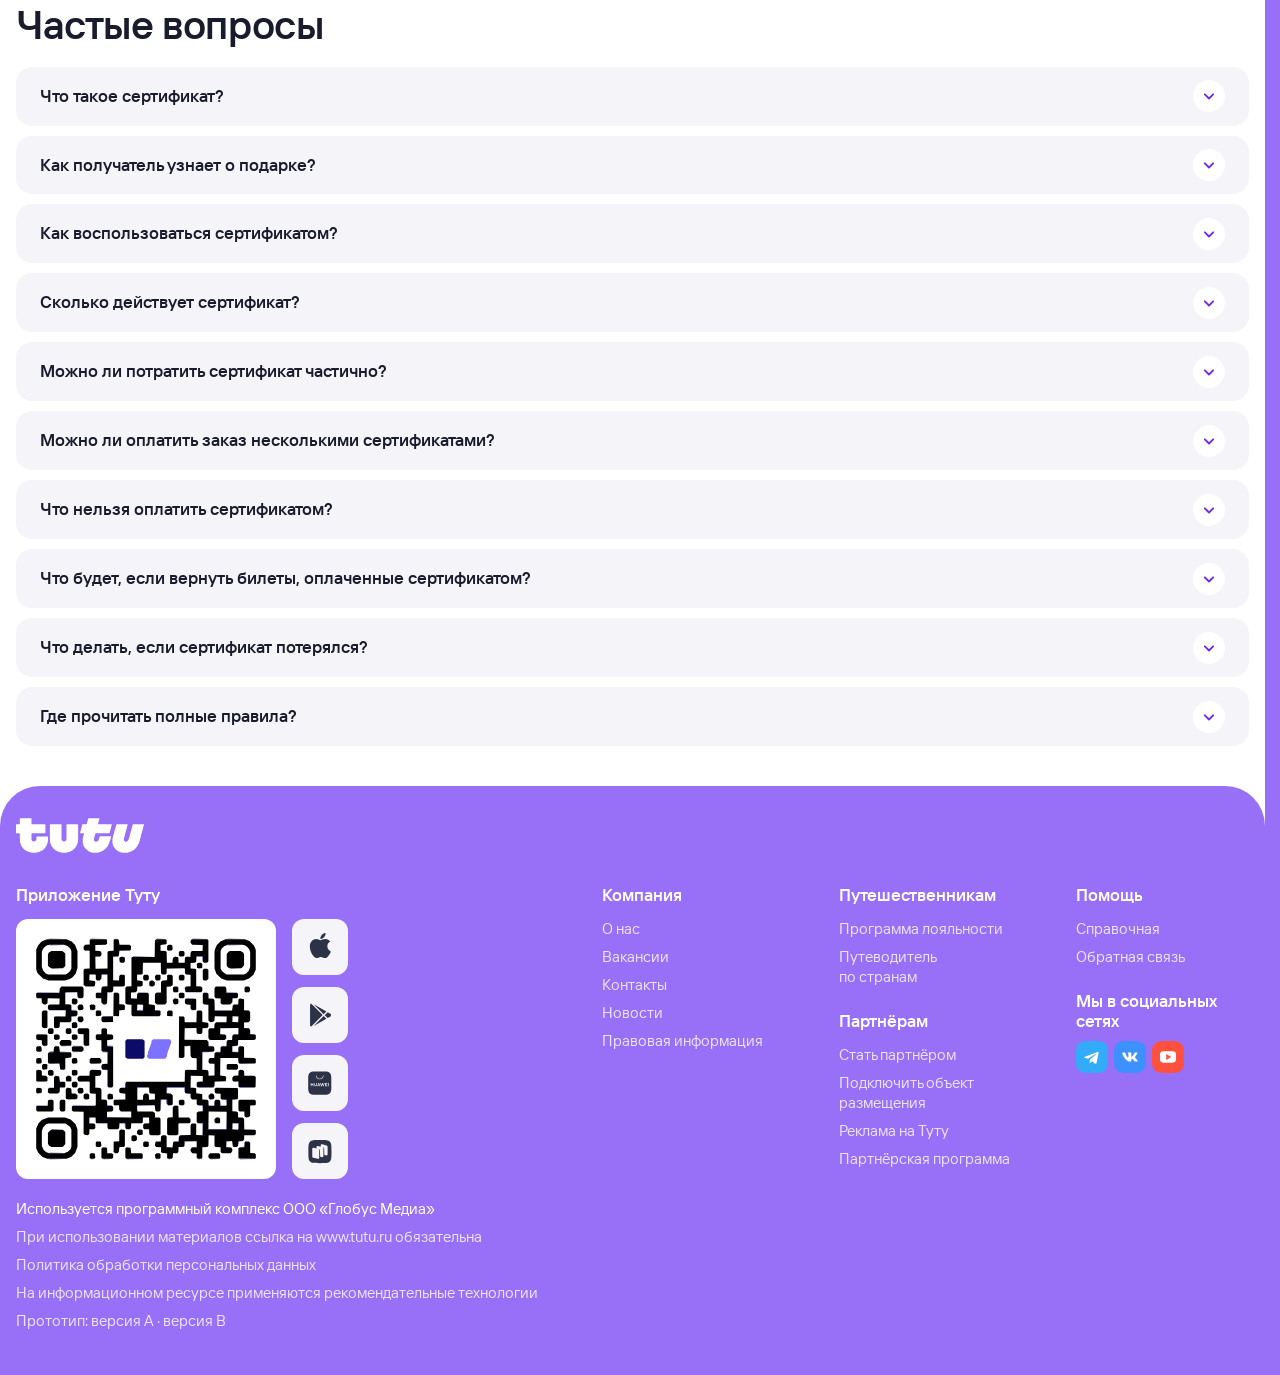
==== commit 366eacce: "О сертификате: справа открытка с сердцами, текст по правому краю Co-Authored-By: Claude Opus 5.5 <no" ====
--- a/index.html
+++ b/index.html
@@ -12,8 +12,8 @@
 <meta name="theme-color" content="#986FF7">
 <link rel="icon" type="image/png" href="assets/favicon.png">
 <link rel="apple-touch-icon" href="assets/apple-touch-icon.png">
-<link rel="stylesheet" href="site.css?v=20261126204710">
-<link rel="stylesheet" href="ticket.css?v=20261126204710">
+<link rel="stylesheet" href="site.css?v=20261126210438">
+<link rel="stylesheet" href="ticket.css?v=20261126210438">
 </head>
 <body>
 
@@ -74,12 +74,12 @@
       <p class="pk-t pk-c">открытка и&nbsp;поздравление<br>на&nbsp;ваш вкус</p>
       <p class="pk-t pk-d">Отправим письмом получателю или&nbsp;вручите лично</p>
       <img class="pk-3d pk-3d-design" src="assets/art/cards-design.webp" alt="">
-      <img class="pk-3d pk-3d-d" src="assets/art/cards-heart.webp" alt="">
+      <img class="pk-3d pk-3d-d" src="assets/art/card-hearts.webp" alt="">
     </div>
     <!-- Телефон: плитки стопкой, текст слева, стикер или 3D справа -->
     <ul class="pkm">
       <li class="pkm-i"><span class="stk-group"><span class="stk stk-red">Дизайн</span><span class="stk stk-lime">на&nbsp;выбор</span></span><p>открытка и&nbsp;поздравление на&nbsp;ваш вкус</p></li>
-      <li class="pkm-i is-lime"><p>Отправим письмом получателю или&nbsp;вручите лично</p><img src="assets/art/cards-heart.webp" alt=""></li>
+      <li class="pkm-i is-lime"><p>Отправим письмом получателю или&nbsp;вручите лично</p><img class="pkm-hearts" src="assets/art/card-hearts.webp" alt=""></li>
       <li class="pkm-i"><span class="stk-group pkm-year"><span class="stk stk-lime">1&nbsp;год</span></span><p>чтобы выбрать путешествие без&nbsp;спешки</p><img src="assets/art/calendar.webp" alt=""></li>
       <li class="pkm-i"><p>Неиспользованный остаток отправим новым сертификатом</p></li>
     </ul>
@@ -384,9 +384,9 @@
   <form method="dialog"><button class="btn btn-primary">Понятно</button></form>
 </dialog>
 
-<script src="ticket.js?v=20261126204710"></script>
-<script src="shared.js?v=20261126204710"></script>
-<script src="landing.js?v=20261126204710"></script>
+<script src="ticket.js?v=20261126210438"></script>
+<script src="shared.js?v=20261126210438"></script>
+<script src="landing.js?v=20261126210438"></script>
 <script>
 // Версия A: форма на этой же странице
 // qty — сколько одинаковых сертификатов; format — как распечатать при «Вручу лично»: односторонний лист А4 (по умолчанию) или двусторонний билет
--- a/site.css
+++ b/site.css
@@ -173,7 +173,8 @@
 .pk-a{left:3.2%;top:8.6%;width:28.5%}
 .pk-b{left:3.2%;top:76%;width:39%}
 .pk-c{left:37.5%;top:30%;width:34.5%;text-align:center}
-.pk-d{left:71%;top:60%;width:28%;text-align:center;text-wrap:balance}
+.pk-d{right:2.4%;top:66.5%;width:28.5%;text-align:right;text-wrap:balance}
+@media (max-width:560px){.pkm-i img.pkm-hearts{width:30%;right:-6px}}
 .pk-s{position:absolute;z-index:3}
 .pk-s-b{left:1.8%;top:53%;font-size:6cqw}
 .pk-s-c{left:39.5%;top:-4%;font-size:4.9cqw}
@@ -182,7 +183,7 @@
 /* Облачка сообщений к «Своими словами»: они выше кошелька, поэтому уже */
 .pk-3d-msg{left:43%;top:57%;width:22%}
 .pk-3d-design{left:42.8%;top:58%;width:23.5%}
-.pk-3d-d{left:74%;top:-7%;width:22%}
+.pk-3d-d{right:2.5%;top:-6%;width:21%}
 .pkm{display:none}
 
 /* «Как оформить»: карточки-параллелограммы, как шаги на обороте билета */
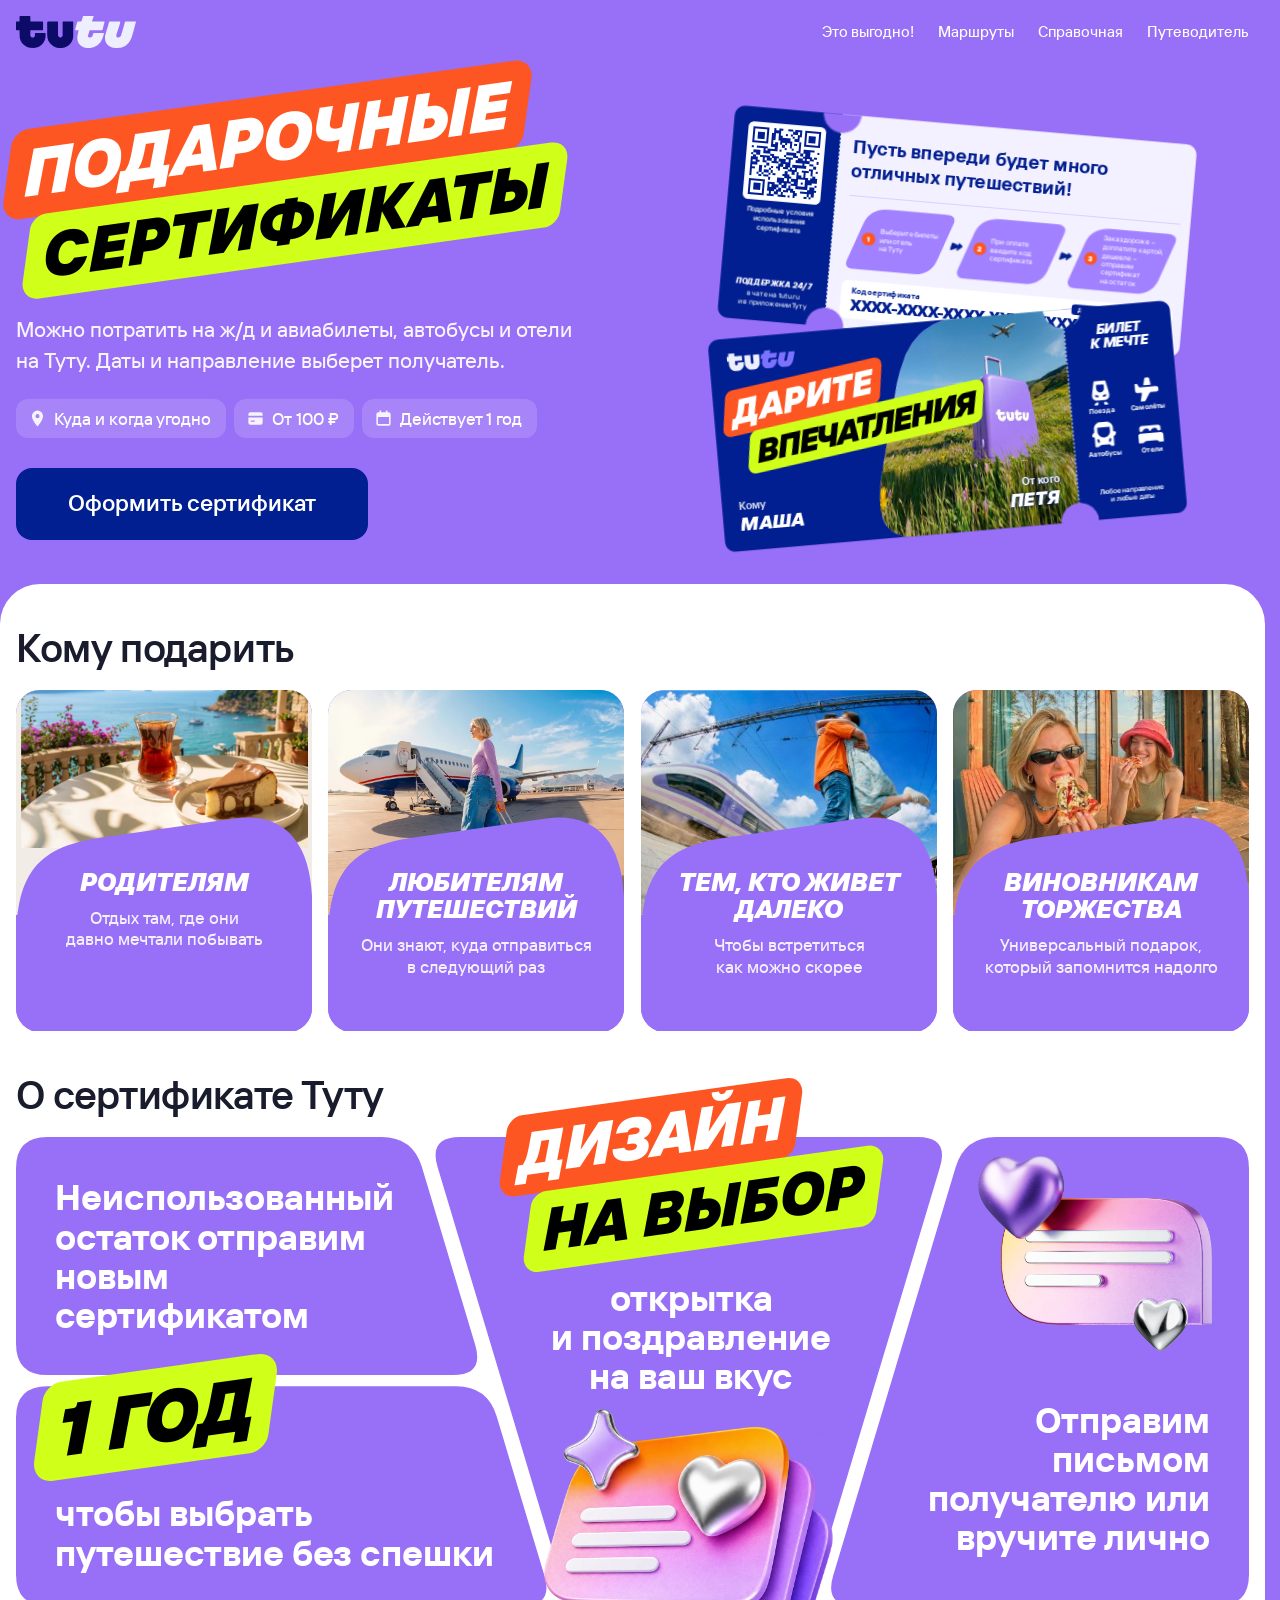
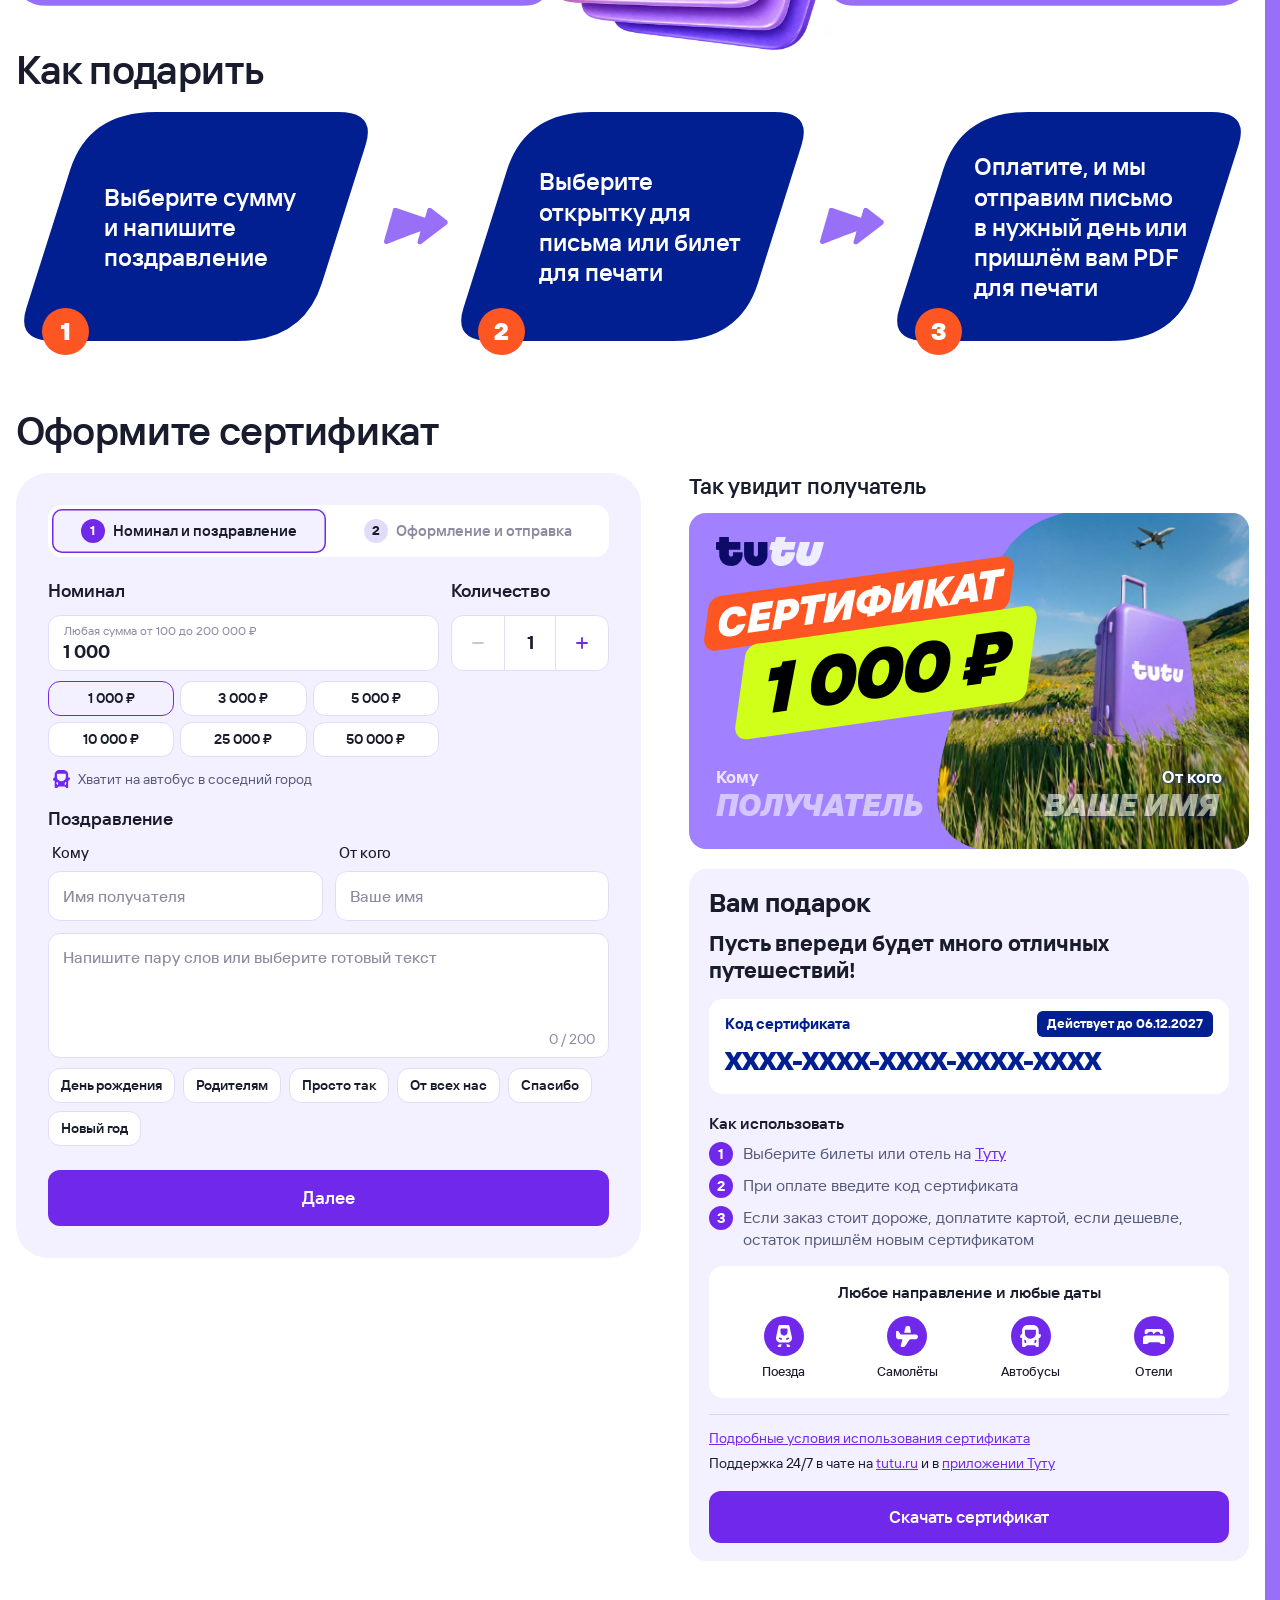
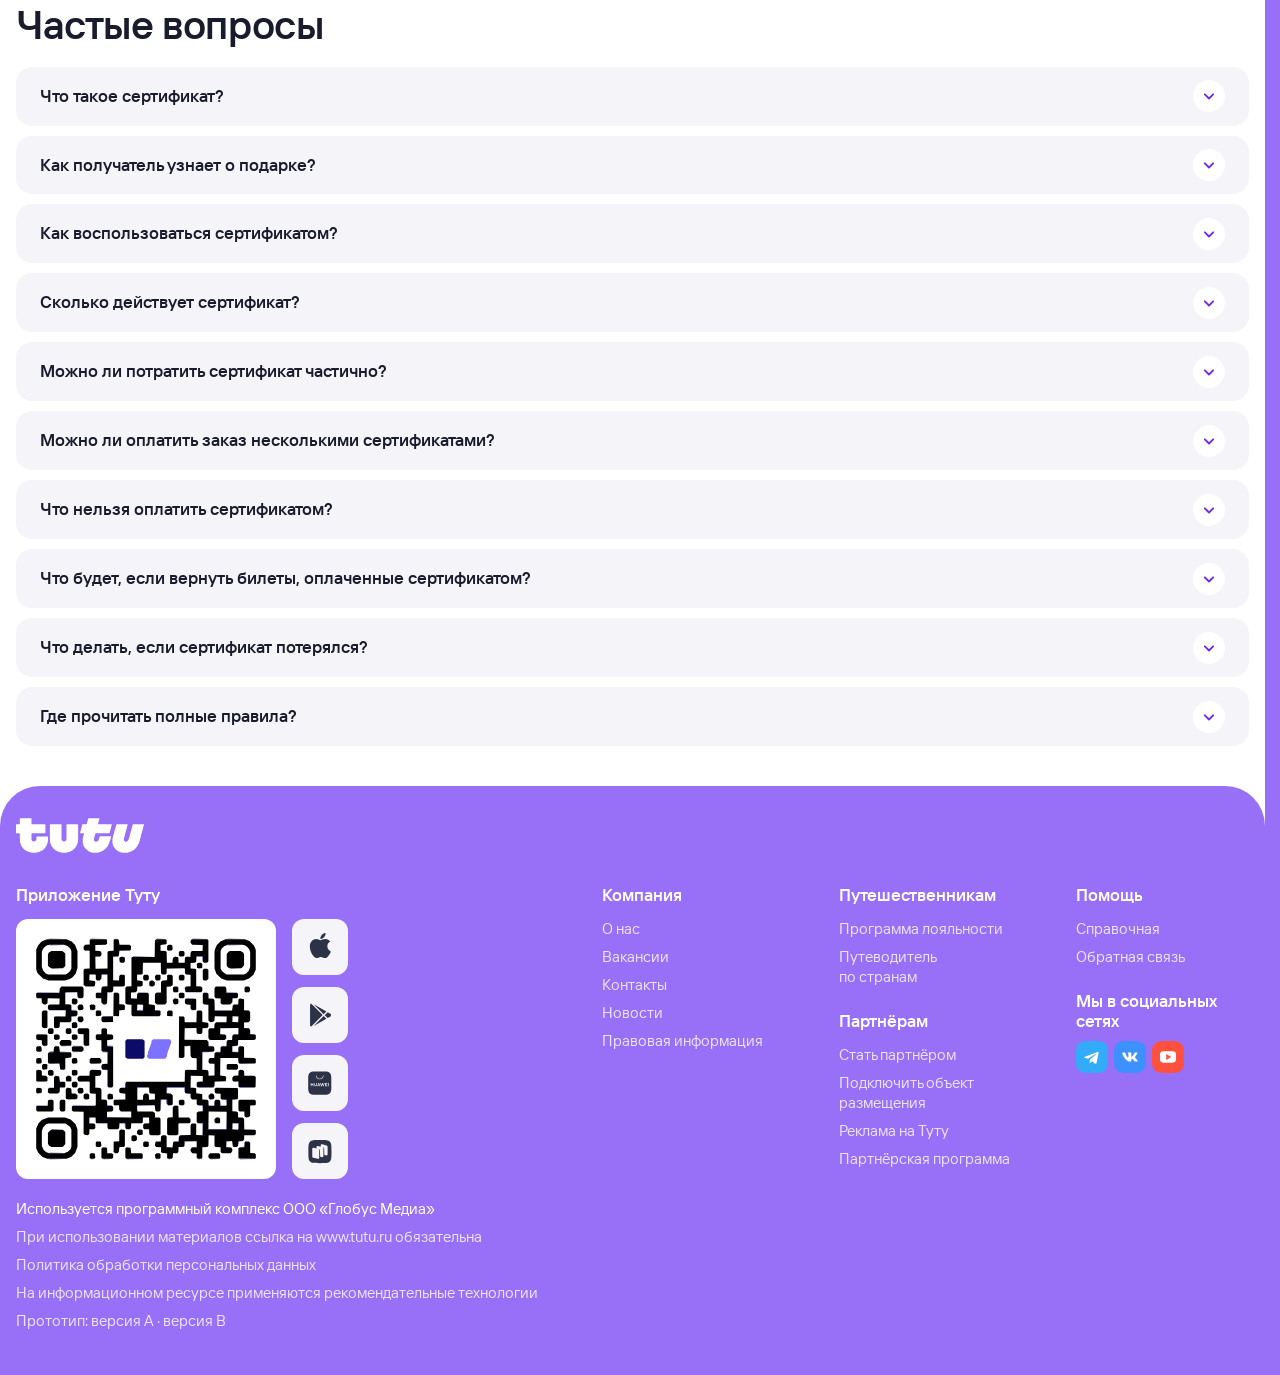
==== commit 8f102304: "О сертификате: справа текст в четыре строки по скосу, картинка ниже Co-Authored-By: Claude Opus 5.5 " ====
--- a/index.html
+++ b/index.html
@@ -12,8 +12,8 @@
 <meta name="theme-color" content="#986FF7">
 <link rel="icon" type="image/png" href="assets/favicon.png">
 <link rel="apple-touch-icon" href="assets/apple-touch-icon.png">
-<link rel="stylesheet" href="site.css?v=20261126210438">
-<link rel="stylesheet" href="ticket.css?v=20261126210438">
+<link rel="stylesheet" href="site.css?v=20261126210813">
+<link rel="stylesheet" href="ticket.css?v=20261126210813">
 </head>
 <body>
 
@@ -72,7 +72,7 @@
       <p class="pk-t pk-b">чтобы выбрать путешествие без&nbsp;спешки</p>
       <span class="stk-group pk-s pk-s-c"><span class="stk stk-red">Дизайн</span><span class="stk stk-lime">на&nbsp;выбор</span></span>
       <p class="pk-t pk-c">открытка и&nbsp;поздравление<br>на&nbsp;ваш вкус</p>
-      <p class="pk-t pk-d">Отправим письмом получателю или&nbsp;вручите лично</p>
+      <p class="pk-t pk-d">Отправим<br>письмом<br>получателю или<br>вручите лично</p>
       <img class="pk-3d pk-3d-design" src="assets/art/cards-design.webp" alt="">
       <img class="pk-3d pk-3d-d" src="assets/art/card-hearts.webp" alt="">
     </div>
@@ -384,9 +384,9 @@
   <form method="dialog"><button class="btn btn-primary">Понятно</button></form>
 </dialog>
 
-<script src="ticket.js?v=20261126210438"></script>
-<script src="shared.js?v=20261126210438"></script>
-<script src="landing.js?v=20261126210438"></script>
+<script src="ticket.js?v=20261126210813"></script>
+<script src="shared.js?v=20261126210813"></script>
+<script src="landing.js?v=20261126210813"></script>
 <script>
 // Версия A: форма на этой же странице
 // qty — сколько одинаковых сертификатов; format — как распечатать при «Вручу лично»: односторонний лист А4 (по умолчанию) или двусторонний билет
--- a/site.css
+++ b/site.css
@@ -173,7 +173,7 @@
 .pk-a{left:3.2%;top:8.6%;width:28.5%}
 .pk-b{left:3.2%;top:76%;width:39%}
 .pk-c{left:37.5%;top:30%;width:34.5%;text-align:center}
-.pk-d{right:2.4%;top:66.5%;width:28.5%;text-align:right;text-wrap:balance}
+.pk-d{right:3.2%;top:56%;width:28.5%;text-align:right;text-wrap:balance}
 @media (max-width:560px){.pkm-i img.pkm-hearts{width:30%;right:-6px}}
 .pk-s{position:absolute;z-index:3}
 .pk-s-b{left:1.8%;top:53%;font-size:6cqw}
@@ -183,7 +183,7 @@
 /* Облачка сообщений к «Своими словами»: они выше кошелька, поэтому уже */
 .pk-3d-msg{left:43%;top:57%;width:22%}
 .pk-3d-design{left:42.8%;top:58%;width:23.5%}
-.pk-3d-d{right:2.5%;top:-6%;width:21%}
+.pk-3d-d{right:3%;top:4%;width:19%}
 .pkm{display:none}
 
 /* «Как оформить»: карточки-параллелограммы, как шаги на обороте билета */
